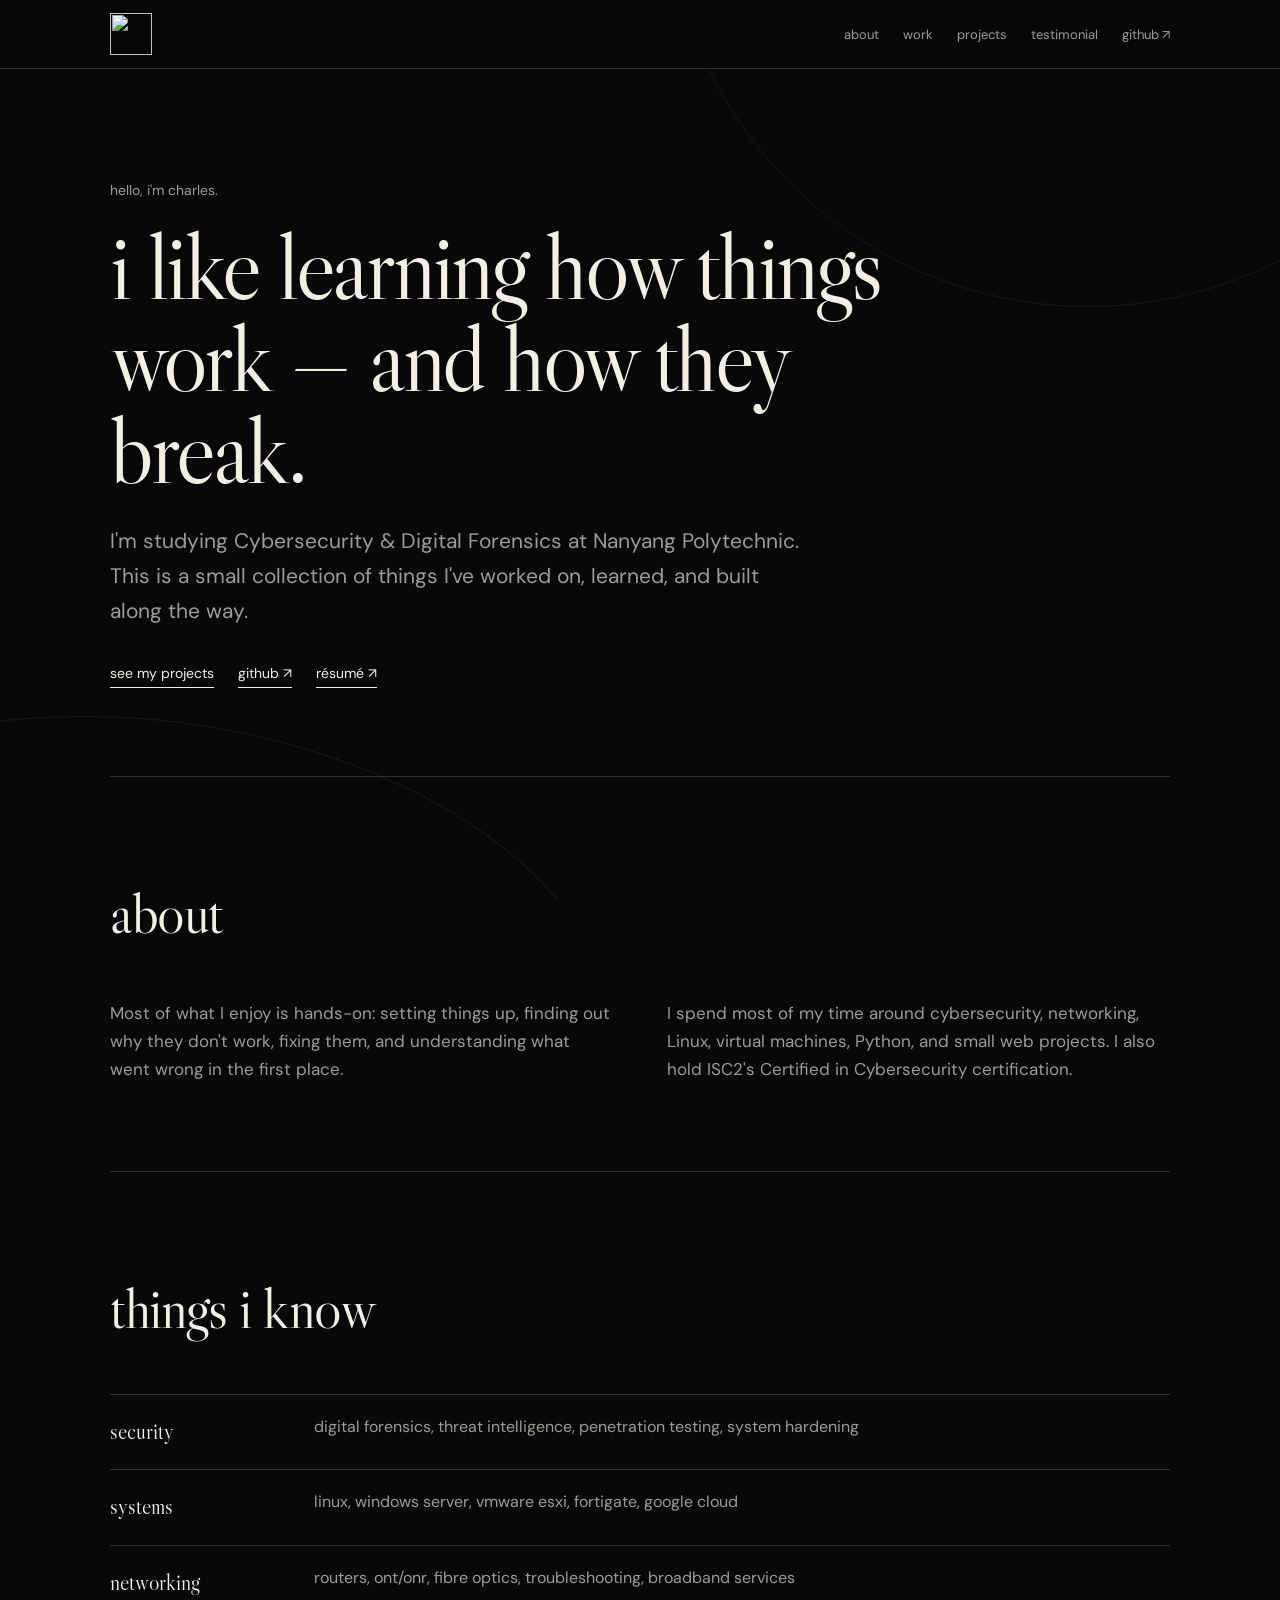
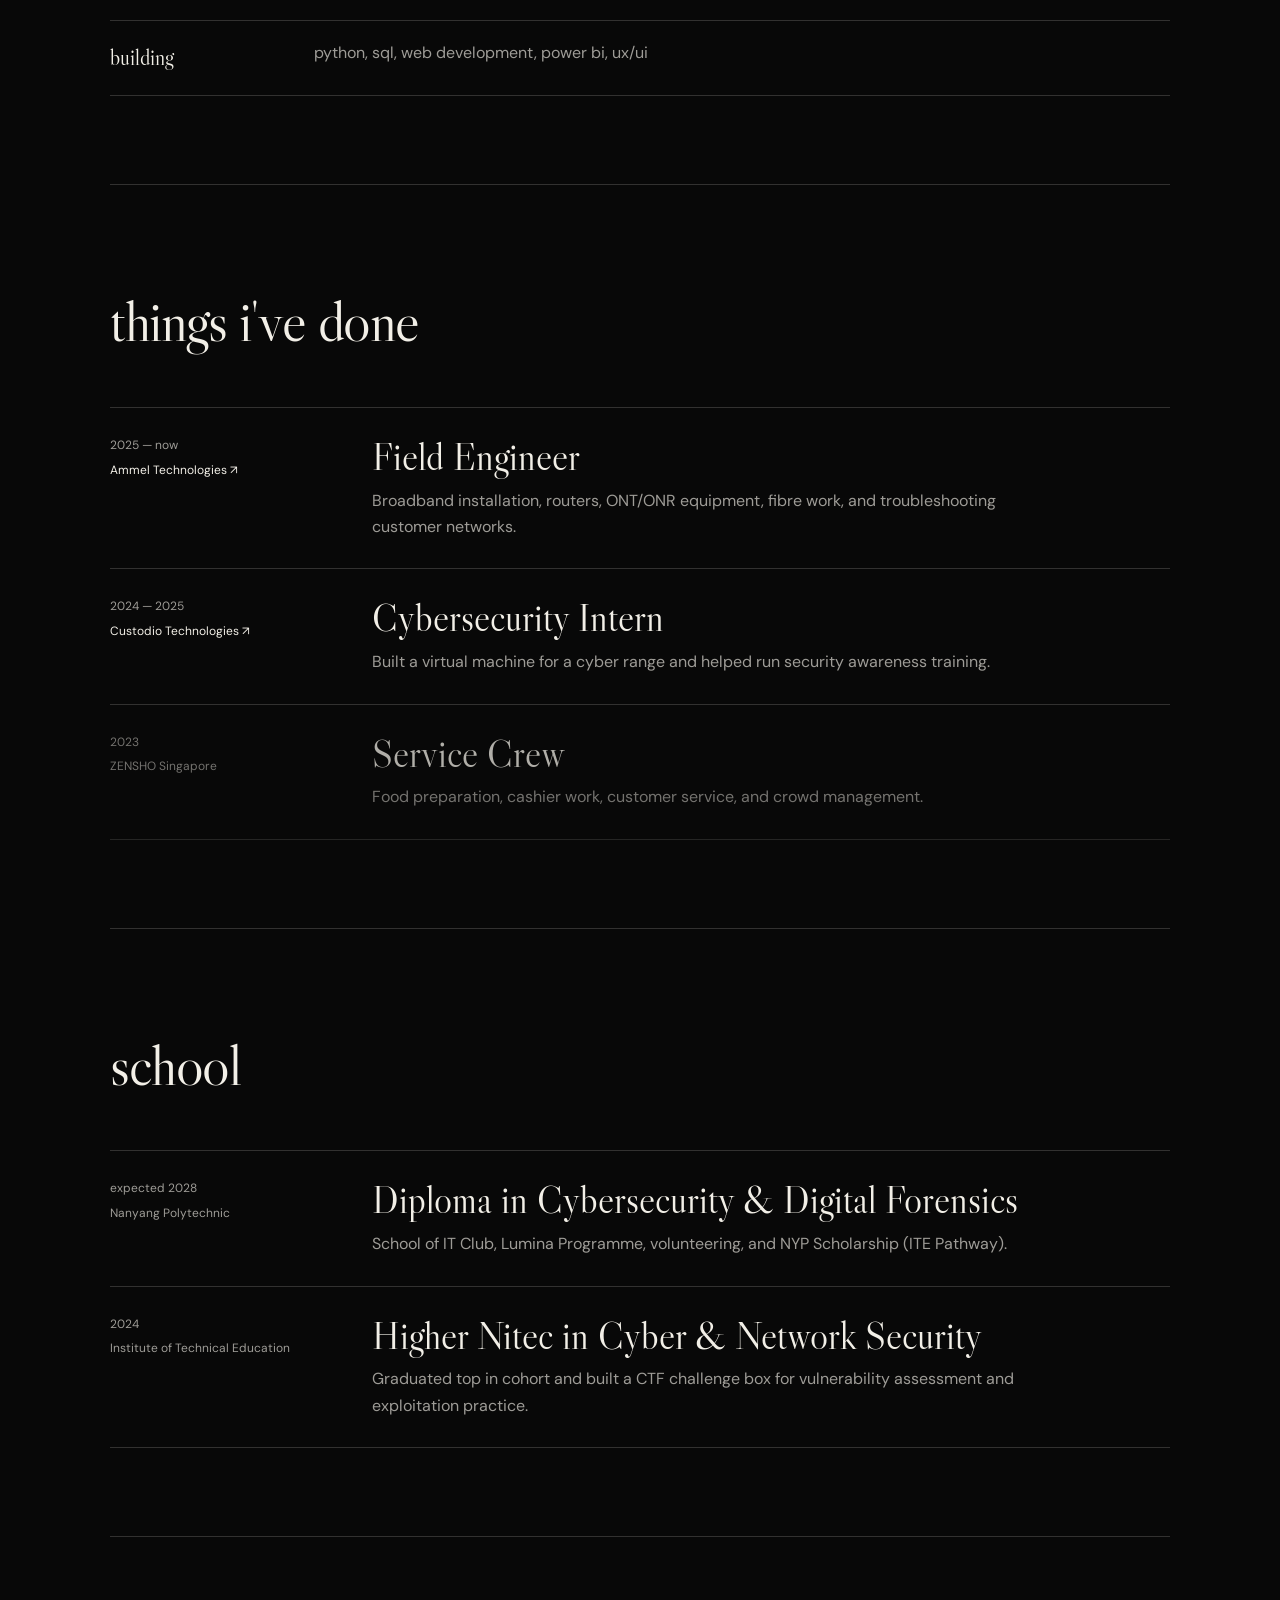
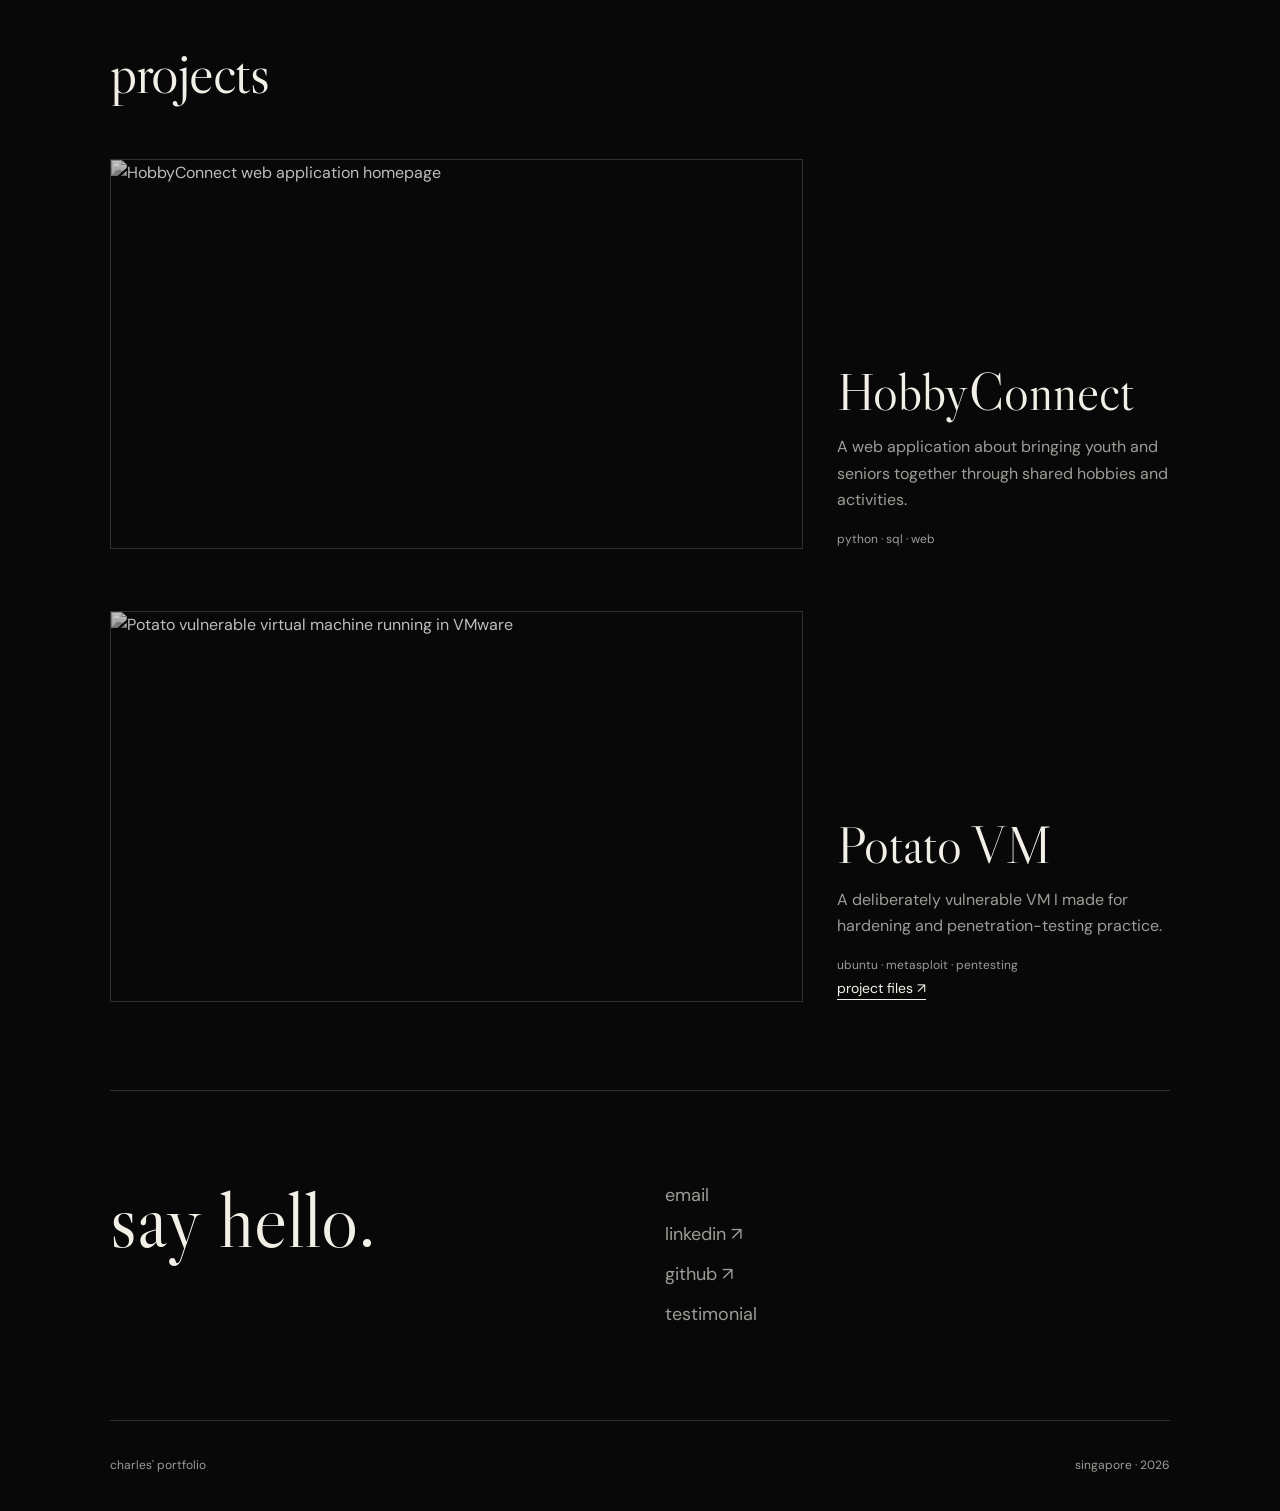
==== index.html @ fb73bf8a "Adding Basefiles" ====
<!DOCTYPE html>
<html lang="en">
<head>
  <meta charset="UTF-8" />
  <meta name="viewport" content="width=device-width, initial-scale=1.0" />
  <meta name="description" content="Charles' portfolio — cybersecurity, projects, and a few things I've worked on." />
  <title>charles' portfolio</title>

  <link rel="icon" href="favicon.svg" type="image/svg+xml" />
  <link rel="preconnect" href="https://fonts.googleapis.com" />
  <link rel="preconnect" href="https://fonts.gstatic.com" crossorigin />
  <link href="https://fonts.googleapis.com/css2?family=DM+Sans:wght@400;500&family=Libre+Caslon+Display&display=swap" rel="stylesheet" />
  <link rel="stylesheet" href="style.css" />
  <script src="script.js" defer></script>
</head>
<body>
  <div class="background-curves" aria-hidden="true">
    <span class="curve curve-one"></span>
    <span class="curve curve-two"></span>
  </div>

  <header class="site-header">
    <nav class="nav-shell" aria-label="Main navigation">
      <a class="brand" href="#top" aria-label="Charles' portfolio home">
        <img src="assets/images/charles-mark.svg" alt="" />
      </a>

      <button class="menu-toggle" type="button" aria-expanded="false" aria-controls="site-menu">
        <span></span><span></span><span></span>
        <span class="sr-only">Toggle navigation</span>
      </button>

      <ul class="nav-links" id="site-menu">
        <li><a href="#about">about</a></li>
        <li><a href="#experience">work</a></li>
        <li><a href="#projects">projects</a></li>
        <li><a href="testimonials.html">testimonial</a></li>
        <li><a href="https://github.com/hongecc" target="_blank" rel="noopener noreferrer">github ↗</a></li>
      </ul>
    </nav>
  </header>

  <main id="top">
    <section class="hero section-shell reveal" aria-labelledby="hero-title">
      <div class="hero-copy">
        <p class="hello">hello, i'm charles.</p>
        <h1 id="hero-title">i like learning how things work — and how they break.</h1>
        <p class="hero-lead">
          I'm studying Cybersecurity &amp; Digital Forensics at Nanyang Polytechnic.
          This is a small collection of things I've worked on, learned, and built along the way.
        </p>
        <div class="hero-actions">
          <a class="simple-link" href="#projects">see my projects</a>
          <a class="simple-link" href="https://github.com/hongecc" target="_blank" rel="noopener noreferrer">github ↗</a>
          <a class="simple-link" href="assets/resume/Lim_Charles_Resume.pdf" target="_blank" rel="noopener noreferrer">résumé ↗</a>
        </div>
      </div>
    </section>

    <section id="about" class="section-shell section-block reveal">
      <h2>about</h2>
      <div class="simple-grid">
        <p>
          Most of what I enjoy is hands-on: setting things up, finding out why they don't work,
          fixing them, and understanding what went wrong in the first place.
        </p>
        <p>
          I spend most of my time around cybersecurity, networking, Linux, virtual machines,
          Python, and small web projects. I also hold ISC2's Certified in Cybersecurity certification.
        </p>
      </div>
    </section>

    <section id="skills" class="section-shell section-block reveal">
      <h2>things i know</h2>
      <div class="plain-list">
        <div><span>security</span><p>digital forensics, threat intelligence, penetration testing, system hardening</p></div>
        <div><span>systems</span><p>linux, windows server, vmware esxi, fortigate, google cloud</p></div>
        <div><span>networking</span><p>routers, ont/onr, fibre optics, troubleshooting, broadband services</p></div>
        <div><span>building</span><p>python, sql, web development, power bi, ux/ui</p></div>
      </div>
    </section>

    <section id="experience" class="section-shell section-block reveal">
      <h2>things i've done</h2>
      <div class="records">
        <article class="record">
          <div class="record-meta"><span>2025 — now</span><a href="https://www.ammeltech.com.sg/" target="_blank" rel="noopener noreferrer">Ammel Technologies ↗</a></div>
          <div><h3>Field Engineer</h3><p>Broadband installation, routers, ONT/ONR equipment, fibre work, and troubleshooting customer networks.</p></div>
        </article>
        <article class="record">
          <div class="record-meta"><span>2024 — 2025</span><a href="https://www.custodiotech.com.sg/" target="_blank" rel="noopener noreferrer">Custodio Technologies ↗</a></div>
          <div><h3>Cybersecurity Intern</h3><p>Built a virtual machine for a cyber range and helped run security awareness training.</p></div>
        </article>
        <article class="record record-muted">
          <div class="record-meta"><span>2023</span><span>ZENSHO Singapore</span></div>
          <div><h3>Service Crew</h3><p>Food preparation, cashier work, customer service, and crowd management.</p></div>
        </article>
      </div>
    </section>

    <section id="education" class="section-shell section-block reveal">
      <h2>school</h2>
      <div class="records">
        <article class="record">
          <div class="record-meta"><span>expected 2028</span><span>Nanyang Polytechnic</span></div>
          <div><h3>Diploma in Cybersecurity &amp; Digital Forensics</h3><p>School of IT Club, Lumina Programme, volunteering, and NYP Scholarship (ITE Pathway).</p></div>
        </article>
        <article class="record">
          <div class="record-meta"><span>2024</span><span>Institute of Technical Education</span></div>
          <div><h3>Higher Nitec in Cyber &amp; Network Security</h3><p>Graduated top in cohort and built a CTF challenge box for vulnerability assessment and exploitation practice.</p></div>
        </article>
      </div>
    </section>

    <section id="projects" class="section-shell section-block reveal">
      <h2>projects</h2>
      <div class="project-list">
        <article class="project">
          <a class="project-image-wrap" href="assets/images/hobbyconnect.png" target="_blank" aria-label="Open HobbyConnect screenshot">
            <img src="assets/images/hobbyconnect.png" alt="HobbyConnect web application homepage" class="project-image" loading="lazy" />
          </a>
          <div class="project-copy">
            <h3>HobbyConnect</h3>
            <p>A web application about bringing youth and seniors together through shared hobbies and activities.</p>
            <small>python · sql · web</small>
          </div>
        </article>

        <article class="project">
          <a class="project-image-wrap" href="assets/images/potatovm.png" target="_blank" aria-label="Open Potato VM screenshot">
            <img src="assets/images/potatovm.png" alt="Potato vulnerable virtual machine running in VMware" class="project-image" loading="lazy" />
          </a>
          <div class="project-copy">
            <h3>Potato VM</h3>
            <p>A deliberately vulnerable VM I made for hardening and penetration-testing practice.</p>
            <small>ubuntu · metasploit · pentesting</small>
            <a class="simple-link" href="https://drive.google.com/drive/folders/1YpQDiks93Q67N4wd5oeI0JlGZL3AYIdK?usp=sharing" target="_blank" rel="noopener noreferrer">project files ↗</a>
          </div>
        </article>
      </div>
    </section>

    <section id="contact" class="section-shell contact-section reveal">
      <h2>say hello.</h2>
      <div class="contact-links">
        <a href="mailto:charleslim10806@gmail.com">email</a>
        <a href="https://www.linkedin.com/in/lim-charles-b4199926b" target="_blank" rel="noopener noreferrer">linkedin ↗</a>
        <a href="https://github.com/hongecc" target="_blank" rel="noopener noreferrer">github ↗</a>
        <a href="testimonials.html">testimonial</a>
      </div>
    </section>
  </main>

  <footer class="site-footer section-shell">
    <span>charles' portfolio</span>
    <span>singapore · 2026</span>
  </footer>
</body>
</html>
---- style.css ----
:root {
  --black: #080808;
  --white: #f2efe7;
  --muted: rgba(242, 239, 231, 0.64);
  --line: rgba(242, 239, 231, 0.18);
  --serif: "Libre Caslon Display", Georgia, serif;
  --sans: "DM Sans", Arial, sans-serif;
  --max: 1060px;
}

* { box-sizing: border-box; margin: 0; padding: 0; }
html { scroll-behavior: smooth; background: var(--black); }
body {
  min-height: 100vh;
  overflow-x: hidden;
  background: var(--black);
  color: var(--white);
  font-family: var(--sans);
  font-size: 16px;
  line-height: 1.65;
  -webkit-font-smoothing: antialiased;
}
a { color: inherit; }
img { display: block; max-width: 100%; }
::selection { background: var(--white); color: var(--black); }

.sr-only { position: absolute; width: 1px; height: 1px; padding: 0; margin: -1px; overflow: hidden; clip: rect(0,0,0,0); white-space: nowrap; border: 0; }

.background-curves { position: fixed; inset: 0; z-index: 0; pointer-events: none; overflow: hidden; }
.curve { position: absolute; border: 1px solid rgba(242,239,231,.07); border-radius: 50%; }
.curve-one { width: 66vw; height: 66vw; top: -42vw; right: -18vw; }
.curve-two { width: 72vw; height: 42vw; bottom: -28vw; left: -24vw; transform: rotate(8deg); }

.site-header, main, .site-footer { position: relative; z-index: 1; }
.site-header { position: sticky; top: 0; z-index: 30; background: rgba(8,8,8,.94); border-bottom: 1px solid var(--line); }
.nav-shell, .section-shell { width: min(calc(100% - 40px), var(--max)); margin-inline: auto; }
.nav-shell { min-height: 68px; display: flex; align-items: center; justify-content: space-between; gap: 28px; }

.brand { width: 42px; height: 42px; display: block; text-decoration: none; }
.brand img { width: 100%; height: 100%; }

.nav-links, .page-nav { display: flex; align-items: center; gap: 24px; list-style: none; }
.nav-links a, .page-nav a { color: var(--muted); font-size: 13px; text-decoration: none; transition: color 160ms ease; }
.nav-links a:hover, .page-nav a:hover, .nav-links a:focus-visible, .page-nav a:focus-visible { color: var(--white); }

.menu-toggle { display: none; width: 36px; height: 36px; border: 0; background: transparent; color: var(--white); cursor: pointer; }
.menu-toggle > span:not(.sr-only) { display: block; width: 21px; height: 1px; margin: 5px auto; background: currentColor; transition: transform 180ms ease, opacity 180ms ease; }

.hero { min-height: 78vh; display: flex; align-items: center; padding-block: 110px 88px; border-bottom: 1px solid var(--line); }
.hero-copy { max-width: 850px; }
.hello { color: var(--muted); font-size: 14px; }
.hero h1, .section-block h2, .contact-section h2, .page-intro h1, .record h3, .project h3, blockquote { font-family: var(--serif); font-weight: 400; }
.hero h1 { margin-top: 18px; font-size: clamp(54px, 8vw, 94px); line-height: .98; letter-spacing: -.035em; }
.hero-lead { max-width: 700px; margin-top: 28px; color: var(--muted); font-size: clamp(17px, 2vw, 21px); }
.hero-actions { display: flex; flex-wrap: wrap; gap: 24px; margin-top: 34px; }
.simple-link { width: fit-content; color: var(--white); font-size: 14px; text-decoration: none; border-bottom: 1px solid var(--white); padding-bottom: 2px; }
.simple-link:hover { opacity: .68; }

.section-block { padding-block: 88px; border-bottom: 1px solid var(--line); }
.section-block h2 { margin-bottom: 38px; font-size: clamp(38px, 5vw, 58px); letter-spacing: -.025em; }
.simple-grid { display: grid; grid-template-columns: 1fr 1fr; gap: 54px; }
.simple-grid p { color: var(--muted); font-size: 17px; }

.plain-list { border-top: 1px solid var(--line); }
.plain-list > div { display: grid; grid-template-columns: 180px 1fr; gap: 24px; padding: 19px 0; border-bottom: 1px solid var(--line); }
.plain-list span { font-family: var(--serif); font-size: 22px; }
.plain-list p { color: var(--muted); }

.records { border-top: 1px solid var(--line); }
.record { display: grid; grid-template-columns: 220px 1fr; gap: 42px; padding: 28px 0; border-bottom: 1px solid var(--line); }
.record-meta { display: flex; flex-direction: column; gap: 5px; color: var(--muted); font-size: 12px; }
.record-meta a { color: var(--white); text-decoration: none; }
.record h3 { font-size: clamp(28px, 3vw, 38px); line-height: 1.1; }
.record p { max-width: 680px; margin-top: 10px; color: var(--muted); }
.record-muted { opacity: .72; }

.project-list { display: grid; gap: 62px; }
.project { display: grid; grid-template-columns: minmax(0, 1.35fr) minmax(250px, .65fr); gap: 34px; align-items: end; }
.project-image-wrap { display: block; overflow: hidden; border: 1px solid var(--line); text-decoration: none; }
.project-image { width: 100%; min-height: 320px; aspect-ratio: 16 / 9; object-fit: cover; filter: grayscale(1) contrast(.92); opacity: .82; transition: opacity 200ms ease, filter 200ms ease; }
.project-image-wrap:hover .project-image { filter: grayscale(.35); opacity: 1; }
.project h3 { font-size: clamp(36px, 5vw, 52px); line-height: 1; }
.project p { margin-top: 16px; color: var(--muted); }
.project small { display: block; margin-top: 16px; color: var(--muted); font-size: 12px; }
.project .simple-link { margin-top: 18px; }

.contact-section { display: grid; grid-template-columns: 1fr 1fr; gap: 50px; padding-block: 90px; border-bottom: 1px solid var(--line); }
.contact-section h2 { font-size: clamp(48px, 7vw, 78px); line-height: 1; }
.contact-links { display: flex; flex-direction: column; align-items: flex-start; justify-content: end; gap: 10px; }
.contact-links a { color: var(--muted); font-size: 18px; text-decoration: none; }
.contact-links a:hover { color: var(--white); }

.site-footer { min-height: 90px; display: flex; align-items: center; justify-content: space-between; gap: 20px; color: var(--muted); font-size: 12px; }

.page-main { min-height: calc(100vh - 68px); }
.page-intro { padding-block: 120px 70px; border-bottom: 1px solid var(--line); }
.page-intro h1 { margin-top: 8px; font-size: clamp(58px, 9vw, 104px); line-height: .95; }
.page-intro > p:last-child { max-width: 620px; margin-top: 24px; color: var(--muted); font-size: 18px; }
.testimonial-panel { padding-block: 80px 110px; }
blockquote { max-width: 900px; font-size: clamp(31px, 5vw, 58px); line-height: 1.16; letter-spacing: -.02em; }
.testimonial-bottom { display: flex; justify-content: space-between; align-items: end; gap: 40px; margin-top: 46px; padding-top: 28px; border-top: 1px solid var(--line); }
.testimonial-bottom p { color: var(--muted); }

.reveal { opacity: 0; transform: translateY(8px); transition: opacity 500ms ease, transform 500ms ease; }
.reveal.is-visible { opacity: 1; transform: none; }

@media (prefers-reduced-motion: reduce) {
  html { scroll-behavior: auto; }
  *, *::before, *::after { animation-duration: .01ms !important; transition-duration: .01ms !important; }
  .reveal { opacity: 1; transform: none; }
}

@media (max-width: 780px) {
  .nav-shell, .section-shell { width: min(calc(100% - 30px), var(--max)); }
  .menu-toggle { display: block; }
  .nav-links { position: absolute; top: 68px; left: 0; right: 0; max-height: 0; overflow: hidden; flex-direction: column; align-items: stretch; gap: 0; background: var(--black); border-bottom: 1px solid transparent; transition: max-height 200ms ease, border-color 200ms ease; }
  .nav-links.is-open { max-height: 360px; border-bottom-color: var(--line); }
  .nav-links li { border-top: 1px solid var(--line); }
  .nav-links a { display: block; padding: 14px 15px; color: var(--white); }
  .menu-toggle.is-open > span:nth-child(1) { transform: translateY(6px) rotate(45deg); }
  .menu-toggle.is-open > span:nth-child(2) { opacity: 0; }
  .menu-toggle.is-open > span:nth-child(3) { transform: translateY(-6px) rotate(-45deg); }
  .hero { min-height: auto; padding-block: 92px 70px; }
  .hero h1 { font-size: clamp(52px, 14vw, 78px); }
  .simple-grid, .contact-section, .project { grid-template-columns: 1fr; }
  .section-block { padding-block: 68px; }
  .plain-list > div, .record { grid-template-columns: 1fr; gap: 10px; }
  .project { gap: 22px; }
  .project-image { min-height: 230px; }
  .contact-section { padding-block: 72px; }
  .testimonial-bottom { flex-direction: column; align-items: flex-start; }
}

@media (max-width: 480px) {
  .hero-actions { flex-direction: column; gap: 14px; }
  .site-footer { min-height: 82px; flex-direction: column; justify-content: center; align-items: flex-start; gap: 2px; }
  .page-nav { gap: 14px; }
}
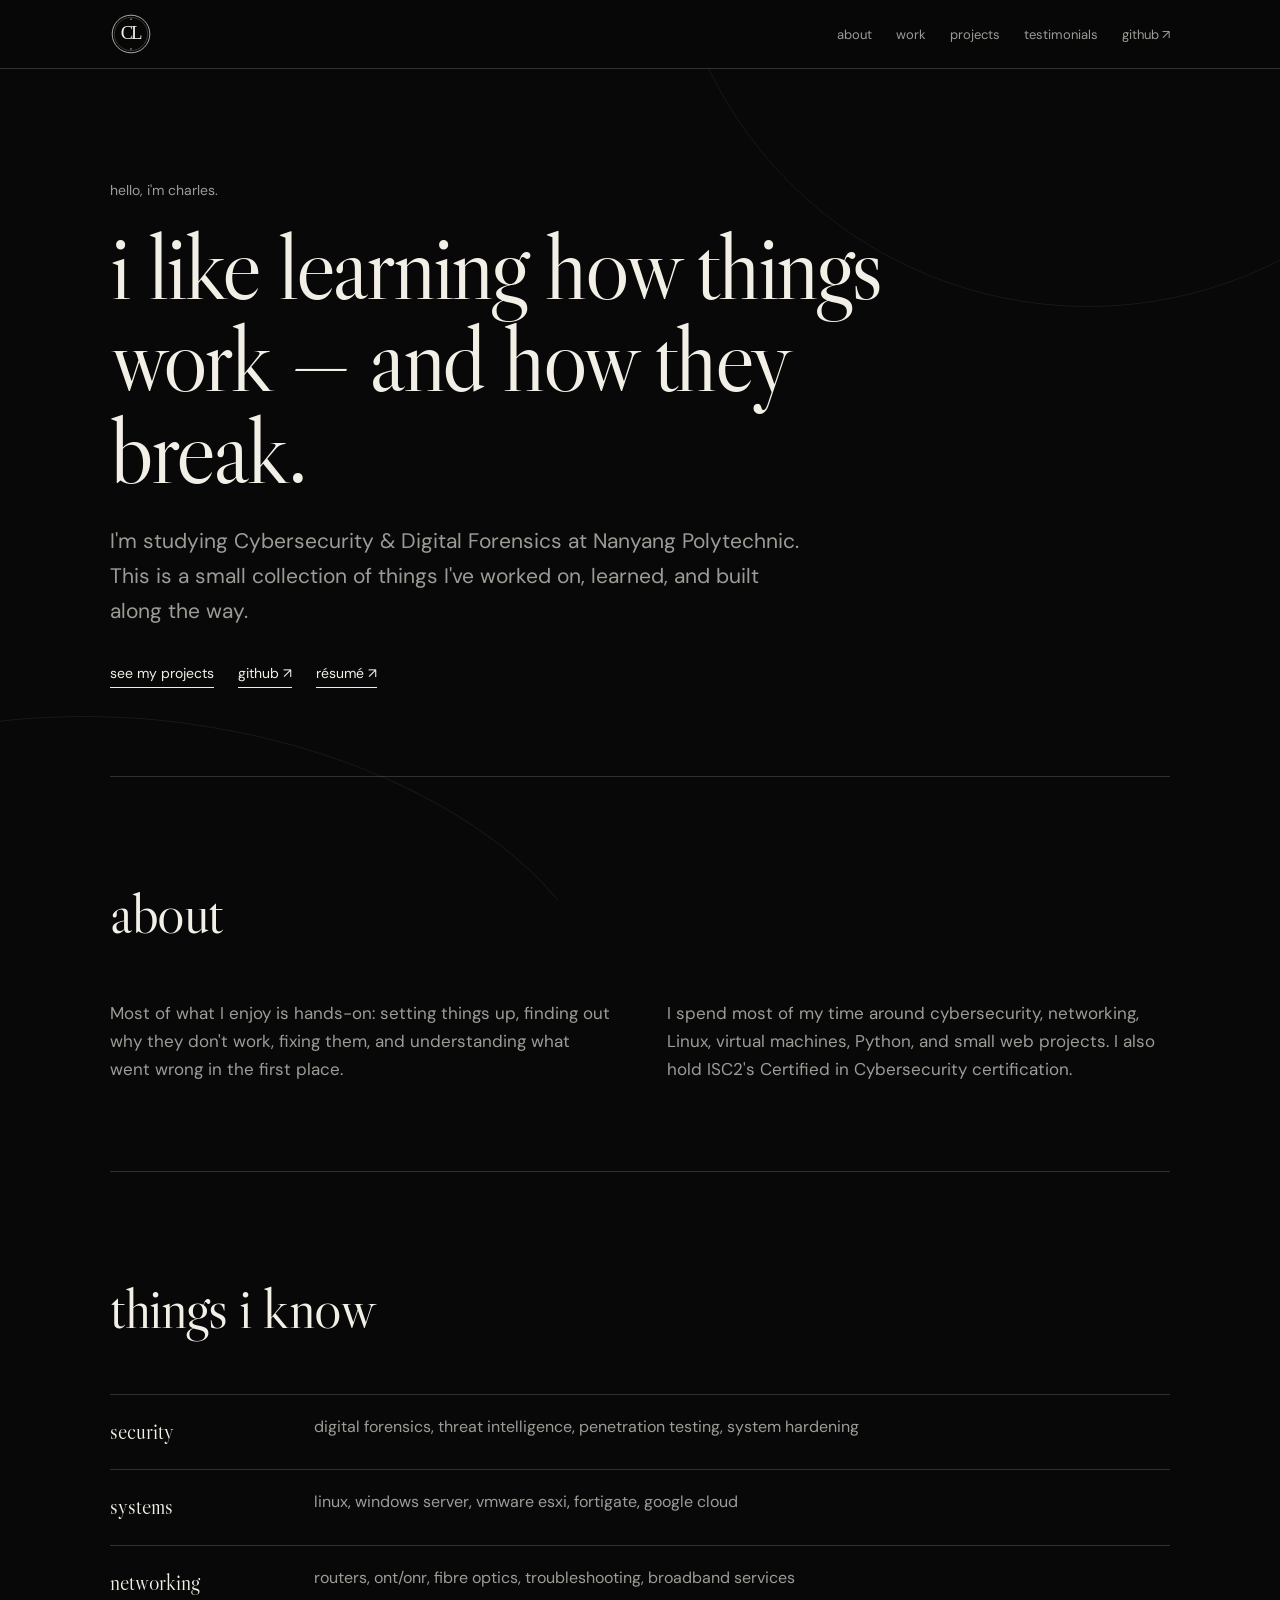
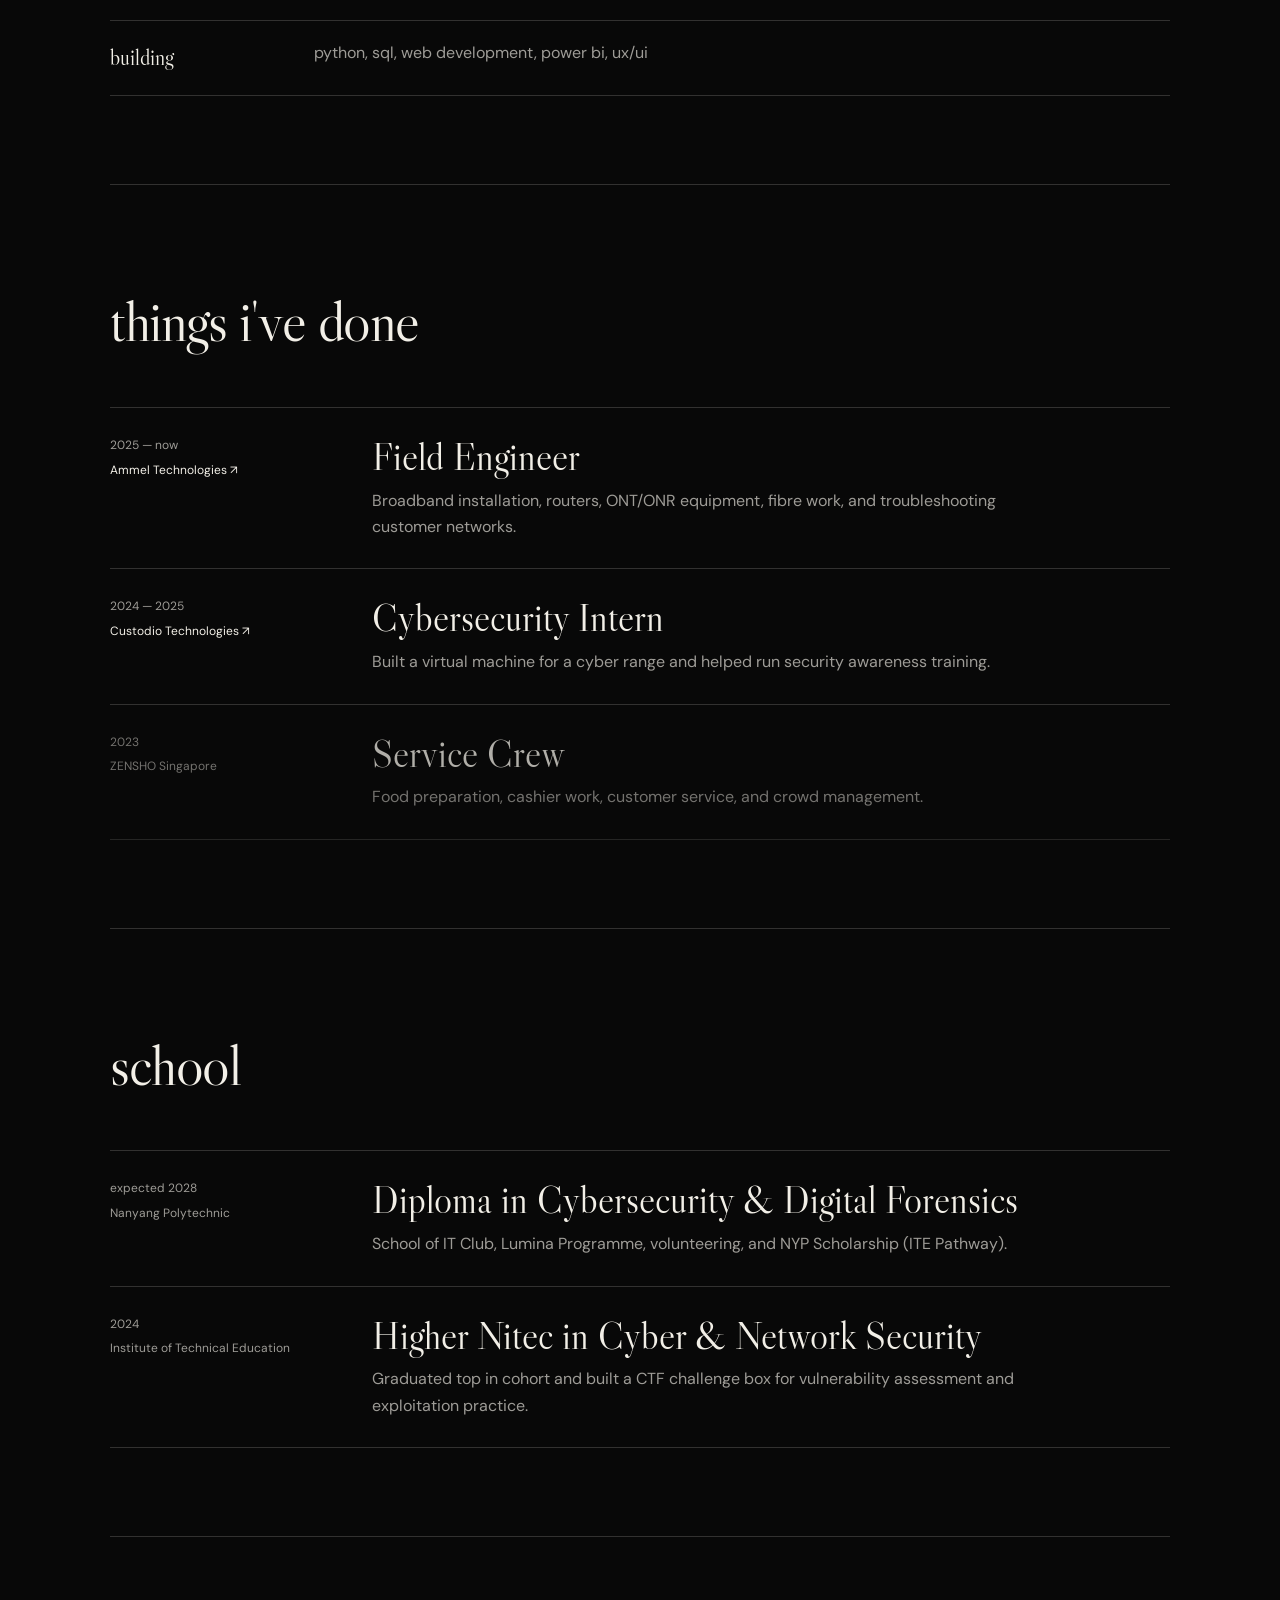
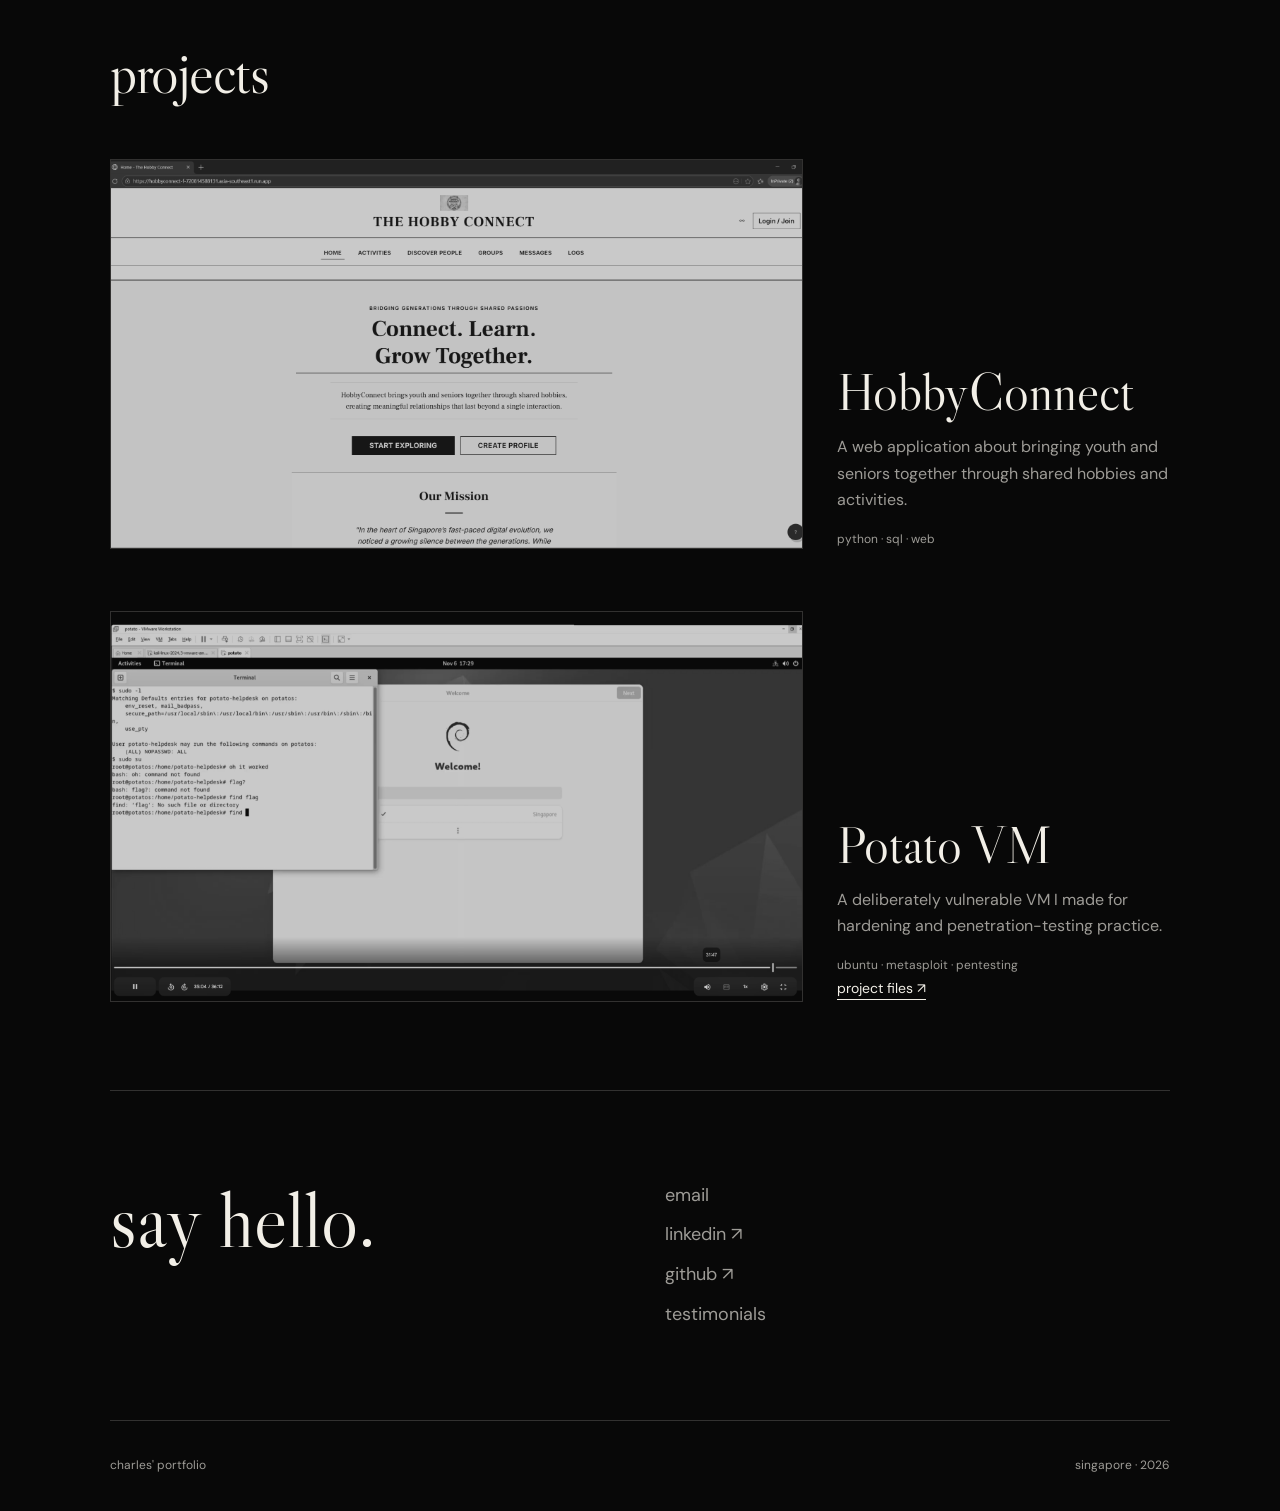
==== commit 5a66f33e: "Added Testimonial" ====
--- a/index.html
+++ b/index.html
@@ -34,7 +34,7 @@
         <li><a href="#about">about</a></li>
         <li><a href="#experience">work</a></li>
         <li><a href="#projects">projects</a></li>
-        <li><a href="testimonials.html">testimonial</a></li>
+        <li><a href="testimonials.html">testimonials</a></li>
         <li><a href="https://github.com/hongecc" target="_blank" rel="noopener noreferrer">github ↗</a></li>
       </ul>
     </nav>
@@ -147,7 +147,7 @@
         <a href="mailto:charleslim10806@gmail.com">email</a>
         <a href="https://www.linkedin.com/in/lim-charles-b4199926b" target="_blank" rel="noopener noreferrer">linkedin ↗</a>
         <a href="https://github.com/hongecc" target="_blank" rel="noopener noreferrer">github ↗</a>
-        <a href="testimonials.html">testimonial</a>
+        <a href="testimonials.html">testimonials</a>
       </div>
     </section>
   </main>
@@ -157,4 +157,4 @@
     <span>singapore · 2026</span>
   </footer>
 </body>
-</html>
+</html>
--- a/style.css
+++ b/style.css
@@ -39,9 +39,9 @@
 .brand { width: 42px; height: 42px; display: block; text-decoration: none; }
 .brand img { width: 100%; height: 100%; }
 
-.nav-links, .page-nav { display: flex; align-items: center; gap: 24px; list-style: none; }
-.nav-links a, .page-nav a { color: var(--muted); font-size: 13px; text-decoration: none; transition: color 160ms ease; }
-.nav-links a:hover, .page-nav a:hover, .nav-links a:focus-visible, .page-nav a:focus-visible { color: var(--white); }
+.nav-links { display: flex; align-items: center; gap: 24px; list-style: none; }
+.nav-links a { color: var(--muted); font-size: 13px; text-decoration: none; transition: color 160ms ease; }
+.nav-links a:hover, .nav-links a:focus-visible, .nav-links a[aria-current="page"] { color: var(--white); }
 
 .menu-toggle { display: none; width: 36px; height: 36px; border: 0; background: transparent; color: var(--white); cursor: pointer; }
 .menu-toggle > span:not(.sr-only) { display: block; width: 21px; height: 1px; margin: 5px auto; background: currentColor; transition: transform 180ms ease, opacity 180ms ease; }
@@ -96,10 +96,21 @@
 .page-intro { padding-block: 120px 70px; border-bottom: 1px solid var(--line); }
 .page-intro h1 { margin-top: 8px; font-size: clamp(58px, 9vw, 104px); line-height: .95; }
 .page-intro > p:last-child { max-width: 620px; margin-top: 24px; color: var(--muted); font-size: 18px; }
-.testimonial-panel { padding-block: 80px 110px; }
-blockquote { max-width: 900px; font-size: clamp(31px, 5vw, 58px); line-height: 1.16; letter-spacing: -.02em; }
-.testimonial-bottom { display: flex; justify-content: space-between; align-items: end; gap: 40px; margin-top: 46px; padding-top: 28px; border-top: 1px solid var(--line); }
-.testimonial-bottom p { color: var(--muted); }
+.testimonials-list { border-bottom: 1px solid var(--line); }
+.testimonial-entry {
+  display: grid;
+  grid-template-columns: 220px minmax(0, 1fr);
+  gap: 52px;
+  padding-block: 72px;
+  border-bottom: 1px solid var(--line);
+}
+.testimonial-entry:last-child { border-bottom: 0; }
+.testimonial-meta { display: grid; grid-template-columns: 36px 1fr; gap: 14px; align-content: start; color: var(--muted); font-size: 13px; line-height: 1.55; }
+.testimonial-number { color: var(--white); font-family: var(--serif); font-size: 18px; }
+.testimonial-name { color: var(--white); }
+.testimonial-date { margin-top: 12px; font-size: 12px; }
+.testimonial-copy blockquote { max-width: 790px; font-size: clamp(30px, 4.2vw, 50px); line-height: 1.16; letter-spacing: -.02em; }
+.testimonial-copy .simple-link { display: inline-block; margin-top: 32px; }
 
 .reveal { opacity: 0; transform: translateY(8px); transition: opacity 500ms ease, transform 500ms ease; }
 .reveal.is-visible { opacity: 1; transform: none; }
@@ -128,11 +139,11 @@
   .project { gap: 22px; }
   .project-image { min-height: 230px; }
   .contact-section { padding-block: 72px; }
-  .testimonial-bottom { flex-direction: column; align-items: flex-start; }
+  .testimonial-entry { grid-template-columns: 1fr; gap: 30px; padding-block: 58px; }
+  .testimonial-meta { grid-template-columns: 30px 1fr; }
 }
 
 @media (max-width: 480px) {
   .hero-actions { flex-direction: column; gap: 14px; }
   .site-footer { min-height: 82px; flex-direction: column; justify-content: center; align-items: flex-start; gap: 2px; }
-  .page-nav { gap: 14px; }
 }
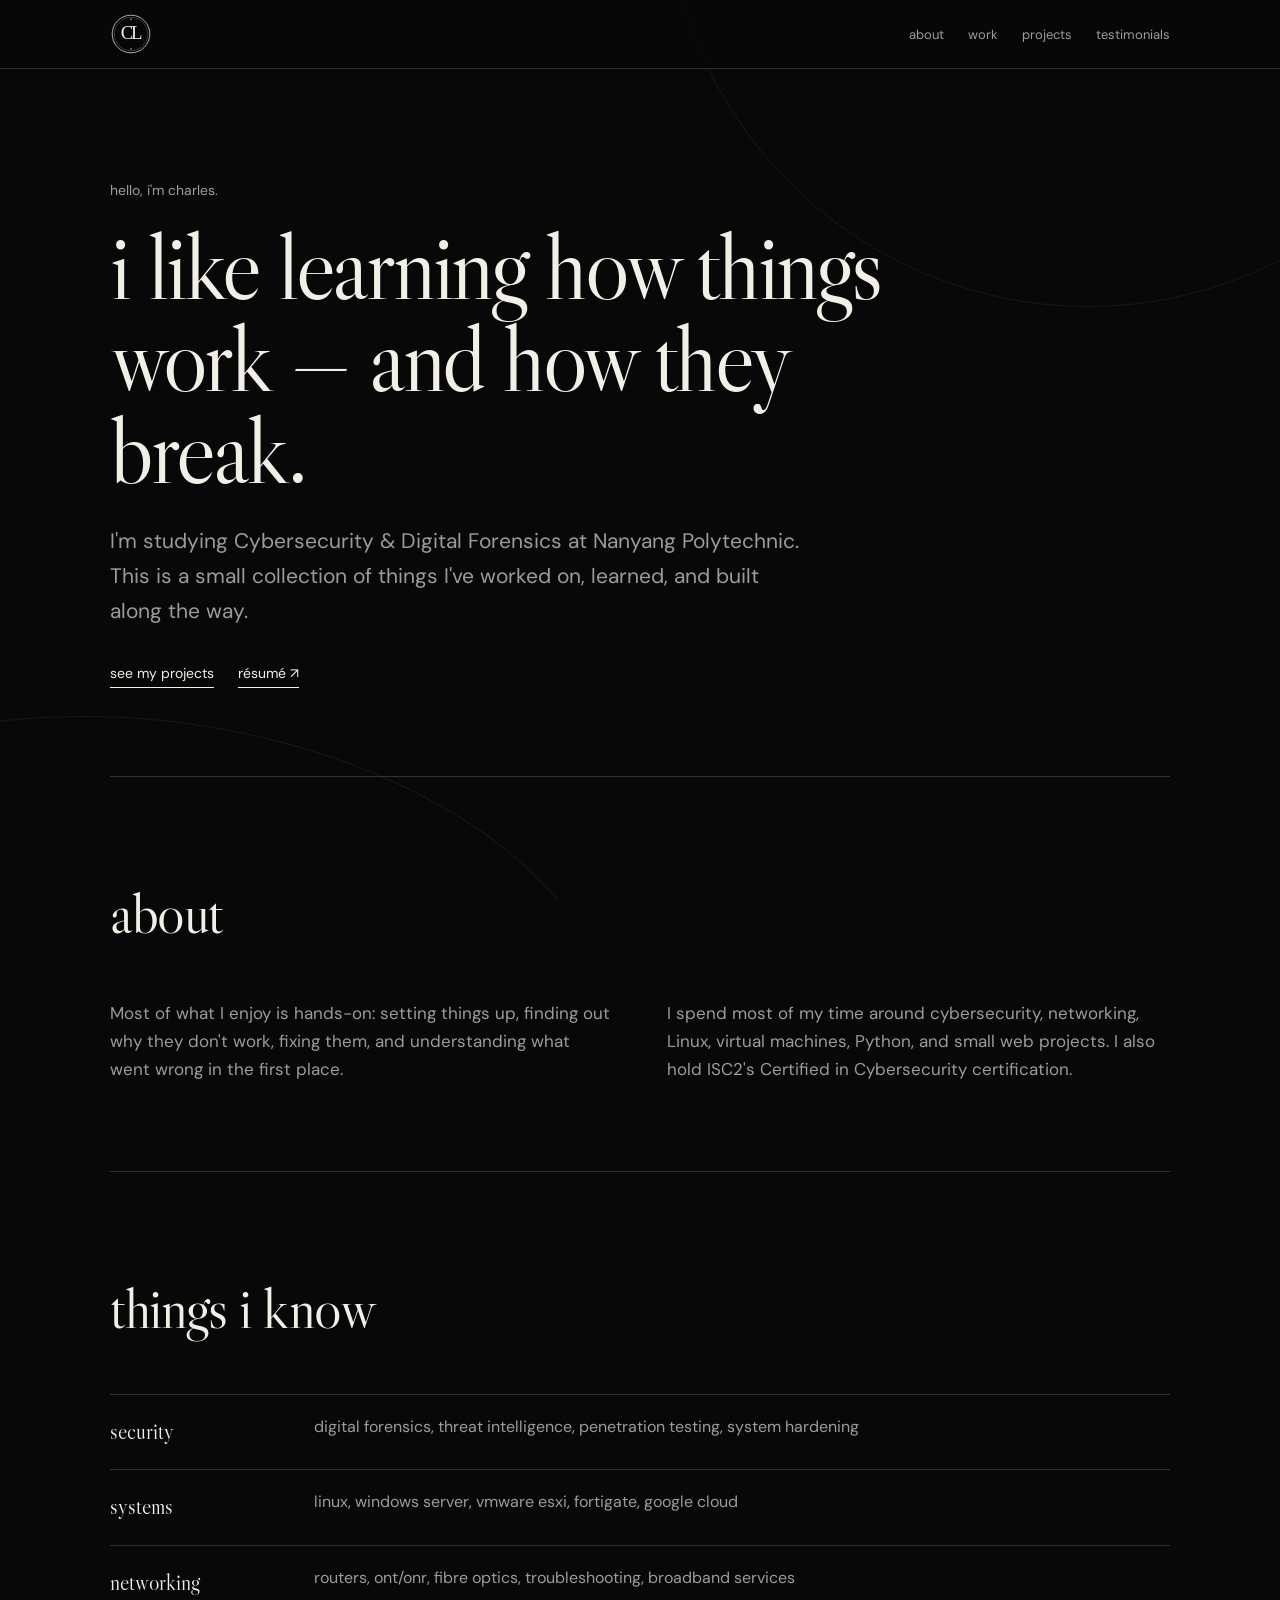
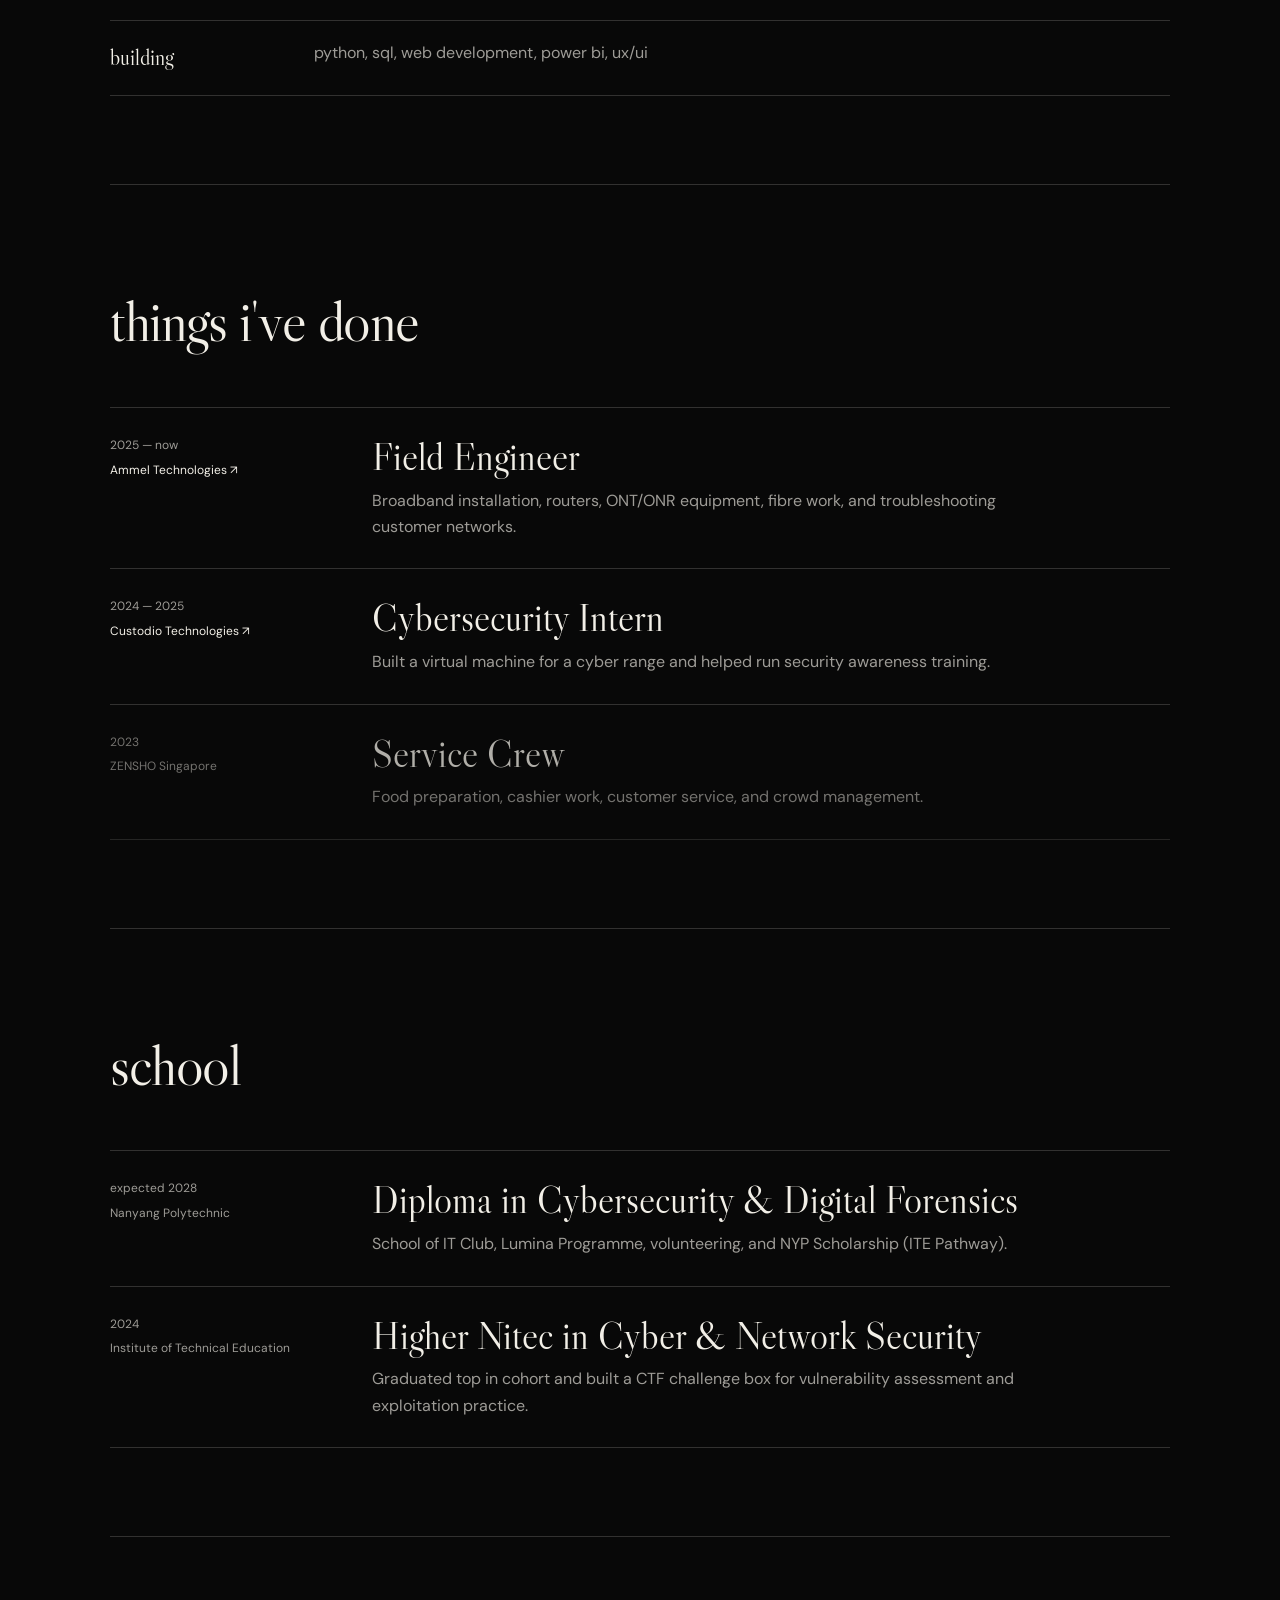
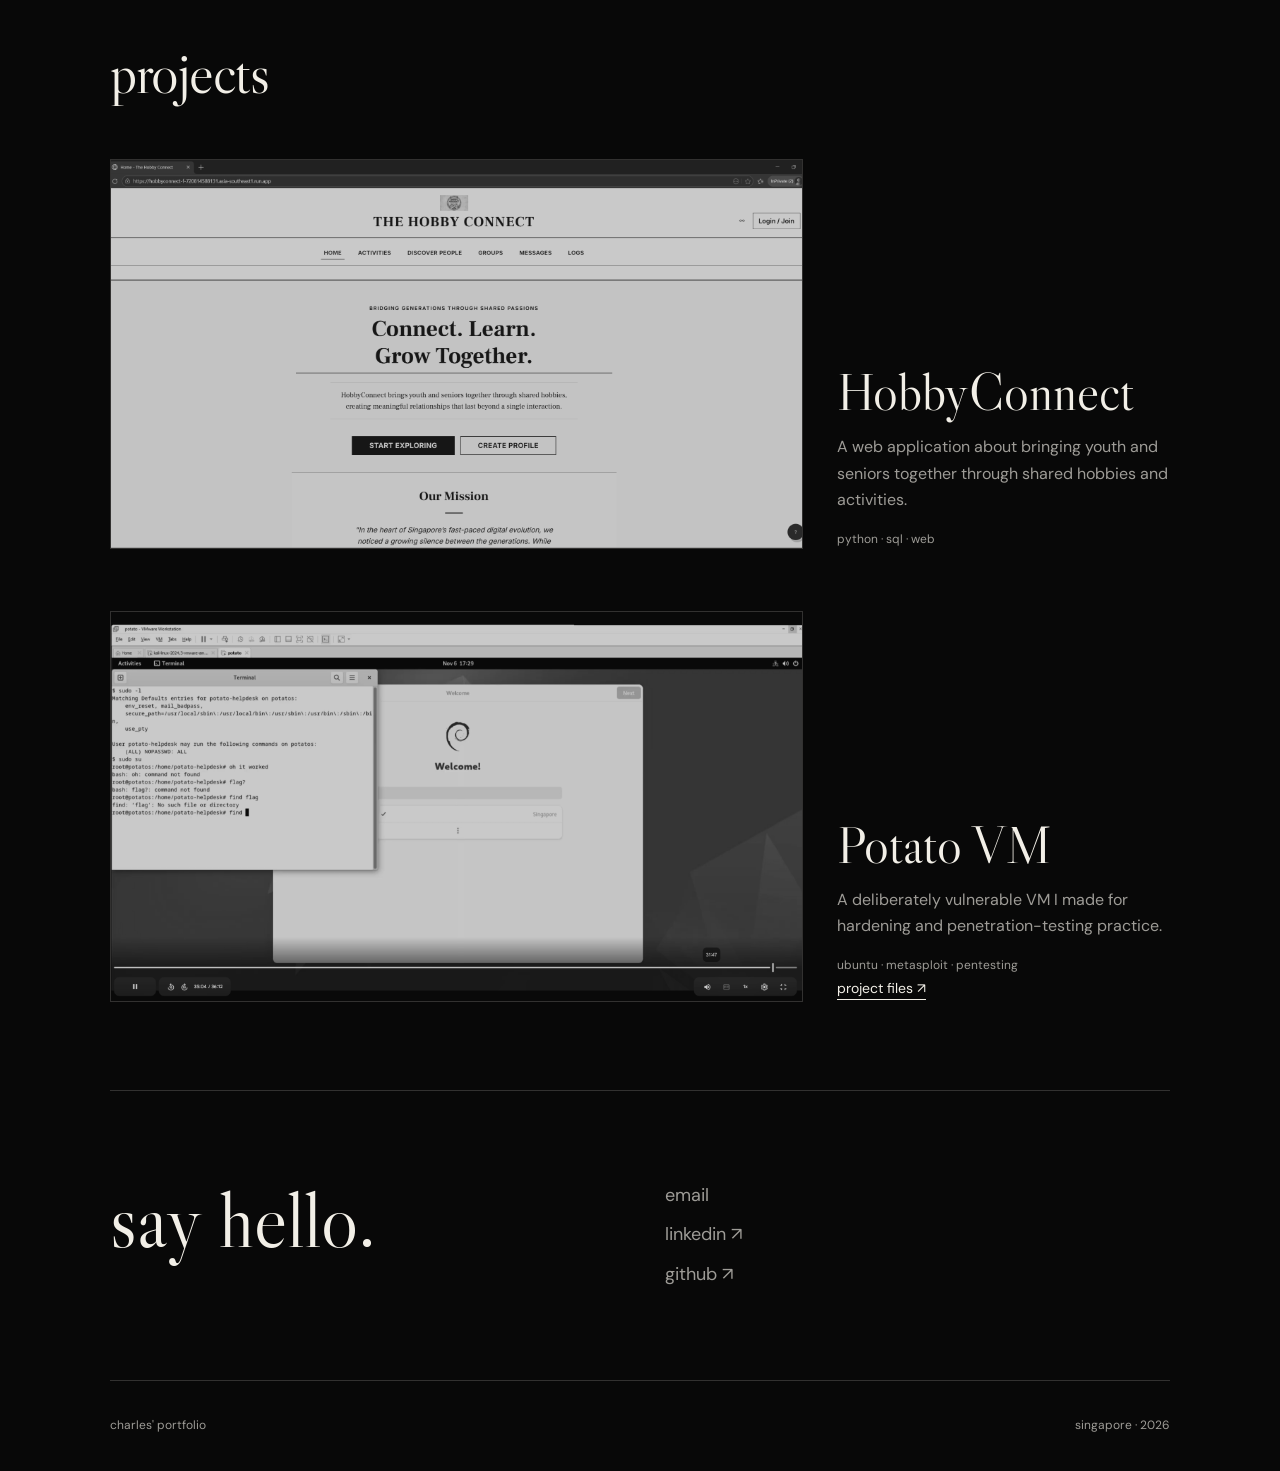
==== commit 35659e21: "Re-Edited Testimonial" ====
--- a/index.html
+++ b/index.html
@@ -1,5 +1,6 @@
 <!DOCTYPE html>
 <html lang="en">
+
 <head>
   <meta charset="UTF-8" />
   <meta name="viewport" content="width=device-width, initial-scale=1.0" />
@@ -9,10 +10,12 @@
   <link rel="icon" href="favicon.svg" type="image/svg+xml" />
   <link rel="preconnect" href="https://fonts.googleapis.com" />
   <link rel="preconnect" href="https://fonts.gstatic.com" crossorigin />
-  <link href="https://fonts.googleapis.com/css2?family=DM+Sans:wght@400;500&family=Libre+Caslon+Display&display=swap" rel="stylesheet" />
+  <link href="https://fonts.googleapis.com/css2?family=DM+Sans:wght@400;500&family=Libre+Caslon+Display&display=swap"
+    rel="stylesheet" />
   <link rel="stylesheet" href="style.css" />
   <script src="script.js" defer></script>
 </head>
+
 <body>
   <div class="background-curves" aria-hidden="true">
     <span class="curve curve-one"></span>
@@ -21,12 +24,15 @@
 
   <header class="site-header">
     <nav class="nav-shell" aria-label="Main navigation">
+
       <a class="brand" href="#top" aria-label="Charles' portfolio home">
         <img src="assets/images/charles-mark.svg" alt="" />
       </a>
 
       <button class="menu-toggle" type="button" aria-expanded="false" aria-controls="site-menu">
-        <span></span><span></span><span></span>
+        <span></span>
+        <span></span>
+        <span></span>
         <span class="sr-only">Toggle navigation</span>
       </button>
 
@@ -35,126 +41,359 @@
         <li><a href="#experience">work</a></li>
         <li><a href="#projects">projects</a></li>
         <li><a href="testimonials.html">testimonials</a></li>
-        <li><a href="https://github.com/hongecc" target="_blank" rel="noopener noreferrer">github ↗</a></li>
       </ul>
+
     </nav>
   </header>
 
   <main id="top">
+
+    <!-- HERO -->
     <section class="hero section-shell reveal" aria-labelledby="hero-title">
       <div class="hero-copy">
-        <p class="hello">hello, i'm charles.</p>
-        <h1 id="hero-title">i like learning how things work — and how they break.</h1>
+
+        <p class="hello">
+          hello, i'm charles.
+        </p>
+
+        <h1 id="hero-title">
+          i like learning how things work — and how they break.
+        </h1>
+
         <p class="hero-lead">
-          I'm studying Cybersecurity &amp; Digital Forensics at Nanyang Polytechnic.
-          This is a small collection of things I've worked on, learned, and built along the way.
+          I'm studying Cybersecurity &amp; Digital Forensics at
+          Nanyang Polytechnic.
+
+          This is a small collection of things I've worked on,
+          learned, and built along the way.
         </p>
+
         <div class="hero-actions">
-          <a class="simple-link" href="#projects">see my projects</a>
-          <a class="simple-link" href="https://github.com/hongecc" target="_blank" rel="noopener noreferrer">github ↗</a>
-          <a class="simple-link" href="assets/resume/Lim_Charles_Resume.pdf" target="_blank" rel="noopener noreferrer">résumé ↗</a>
-        </div>
-      </div>
-    </section>
-
+          <a class="simple-link" href="#projects">
+            see my projects
+          </a>
+
+          <a class="simple-link" href="assets/resume/Lim_Charles_Resume.pdf" target="_blank" rel="noopener noreferrer">
+            résumé ↗
+          </a>
+        </div>
+
+      </div>
+    </section>
+
+
+    <!-- ABOUT -->
     <section id="about" class="section-shell section-block reveal">
+
       <h2>about</h2>
+
       <div class="simple-grid">
+
         <p>
-          Most of what I enjoy is hands-on: setting things up, finding out why they don't work,
-          fixing them, and understanding what went wrong in the first place.
+          Most of what I enjoy is hands-on: setting things up,
+          finding out why they don't work, fixing them, and
+          understanding what went wrong in the first place.
         </p>
+
         <p>
-          I spend most of my time around cybersecurity, networking, Linux, virtual machines,
-          Python, and small web projects. I also hold ISC2's Certified in Cybersecurity certification.
+          I spend most of my time around cybersecurity,
+          networking, Linux, virtual machines, Python, and small
+          web projects. I also hold ISC2's Certified in
+          Cybersecurity certification.
         </p>
-      </div>
-    </section>
-
+
+      </div>
+
+    </section>
+
+
+    <!-- SKILLS -->
     <section id="skills" class="section-shell section-block reveal">
+
       <h2>things i know</h2>
+
       <div class="plain-list">
-        <div><span>security</span><p>digital forensics, threat intelligence, penetration testing, system hardening</p></div>
-        <div><span>systems</span><p>linux, windows server, vmware esxi, fortigate, google cloud</p></div>
-        <div><span>networking</span><p>routers, ont/onr, fibre optics, troubleshooting, broadband services</p></div>
-        <div><span>building</span><p>python, sql, web development, power bi, ux/ui</p></div>
-      </div>
-    </section>
-
+
+        <div>
+          <span>security</span>
+          <p>
+            digital forensics, threat intelligence,
+            penetration testing, system hardening
+          </p>
+        </div>
+
+        <div>
+          <span>systems</span>
+          <p>
+            linux, windows server, vmware esxi,
+            fortigate, google cloud
+          </p>
+        </div>
+
+        <div>
+          <span>networking</span>
+          <p>
+            routers, ont/onr, fibre optics,
+            troubleshooting, broadband services
+          </p>
+        </div>
+
+        <div>
+          <span>building</span>
+          <p>
+            python, sql, web development,
+            power bi, ux/ui
+          </p>
+        </div>
+
+      </div>
+
+    </section>
+
+
+    <!-- EXPERIENCE -->
     <section id="experience" class="section-shell section-block reveal">
+
       <h2>things i've done</h2>
+
       <div class="records">
+
         <article class="record">
-          <div class="record-meta"><span>2025 — now</span><a href="https://www.ammeltech.com.sg/" target="_blank" rel="noopener noreferrer">Ammel Technologies ↗</a></div>
-          <div><h3>Field Engineer</h3><p>Broadband installation, routers, ONT/ONR equipment, fibre work, and troubleshooting customer networks.</p></div>
-        </article>
+
+          <div class="record-meta">
+            <span>2025 — now</span>
+
+            <a href="https://www.ammeltech.com.sg/" target="_blank" rel="noopener noreferrer">
+              Ammel Technologies ↗
+            </a>
+          </div>
+
+          <div>
+            <h3>Field Engineer</h3>
+
+            <p>
+              Broadband installation, routers, ONT/ONR equipment,
+              fibre work, and troubleshooting customer networks.
+            </p>
+          </div>
+
+        </article>
+
+
         <article class="record">
-          <div class="record-meta"><span>2024 — 2025</span><a href="https://www.custodiotech.com.sg/" target="_blank" rel="noopener noreferrer">Custodio Technologies ↗</a></div>
-          <div><h3>Cybersecurity Intern</h3><p>Built a virtual machine for a cyber range and helped run security awareness training.</p></div>
-        </article>
+
+          <div class="record-meta">
+            <span>2024 — 2025</span>
+
+            <a href="https://www.custodiotech.com.sg/" target="_blank" rel="noopener noreferrer">
+              Custodio Technologies ↗
+            </a>
+          </div>
+
+          <div>
+            <h3>Cybersecurity Intern</h3>
+
+            <p>
+              Built a virtual machine for a cyber range and
+              helped run security awareness training.
+            </p>
+          </div>
+
+        </article>
+
+
         <article class="record record-muted">
-          <div class="record-meta"><span>2023</span><span>ZENSHO Singapore</span></div>
-          <div><h3>Service Crew</h3><p>Food preparation, cashier work, customer service, and crowd management.</p></div>
-        </article>
-      </div>
-    </section>
-
+
+          <div class="record-meta">
+            <span>2023</span>
+            <span>ZENSHO Singapore</span>
+          </div>
+
+          <div>
+            <h3>Service Crew</h3>
+
+            <p>
+              Food preparation, cashier work,
+              customer service, and crowd management.
+            </p>
+          </div>
+
+        </article>
+
+      </div>
+
+    </section>
+
+
+    <!-- EDUCATION -->
     <section id="education" class="section-shell section-block reveal">
+
       <h2>school</h2>
+
       <div class="records">
+
         <article class="record">
-          <div class="record-meta"><span>expected 2028</span><span>Nanyang Polytechnic</span></div>
-          <div><h3>Diploma in Cybersecurity &amp; Digital Forensics</h3><p>School of IT Club, Lumina Programme, volunteering, and NYP Scholarship (ITE Pathway).</p></div>
-        </article>
+
+          <div class="record-meta">
+            <span>expected 2028</span>
+            <span>Nanyang Polytechnic</span>
+          </div>
+
+          <div>
+            <h3>
+              Diploma in Cybersecurity &amp; Digital Forensics
+            </h3>
+
+            <p>
+              School of IT Club, Lumina Programme,
+              volunteering, and NYP Scholarship
+              (ITE Pathway).
+            </p>
+          </div>
+
+        </article>
+
+
         <article class="record">
-          <div class="record-meta"><span>2024</span><span>Institute of Technical Education</span></div>
-          <div><h3>Higher Nitec in Cyber &amp; Network Security</h3><p>Graduated top in cohort and built a CTF challenge box for vulnerability assessment and exploitation practice.</p></div>
-        </article>
-      </div>
-    </section>
-
+
+          <div class="record-meta">
+            <span>2024</span>
+            <span>Institute of Technical Education</span>
+          </div>
+
+          <div>
+            <h3>
+              Higher Nitec in Cyber &amp; Network Security
+            </h3>
+
+            <p>
+              Graduated top in cohort and built a CTF
+              challenge box for vulnerability assessment
+              and exploitation practice.
+            </p>
+          </div>
+
+        </article>
+
+      </div>
+
+    </section>
+
+
+    <!-- PROJECTS -->
     <section id="projects" class="section-shell section-block reveal">
+
       <h2>projects</h2>
+
       <div class="project-list">
+
+        <!-- HOBBYCONNECT -->
         <article class="project">
-          <a class="project-image-wrap" href="assets/images/hobbyconnect.png" target="_blank" aria-label="Open HobbyConnect screenshot">
-            <img src="assets/images/hobbyconnect.png" alt="HobbyConnect web application homepage" class="project-image" loading="lazy" />
+
+          <a class="project-image-wrap" href="assets/images/hobbyconnect.png" target="_blank"
+            aria-label="Open HobbyConnect screenshot">
+
+            <img src="assets/images/hobbyconnect.png" alt="HobbyConnect web application homepage" class="project-image"
+              loading="lazy" />
+
           </a>
+
           <div class="project-copy">
+
             <h3>HobbyConnect</h3>
-            <p>A web application about bringing youth and seniors together through shared hobbies and activities.</p>
-            <small>python · sql · web</small>
-          </div>
-        </article>
-
+
+            <p>
+              A web application about bringing youth and
+              seniors together through shared hobbies
+              and activities.
+            </p>
+
+            <small>
+              python · sql · web
+            </small>
+
+          </div>
+
+        </article>
+
+
+        <!-- POTATO VM -->
         <article class="project">
-          <a class="project-image-wrap" href="assets/images/potatovm.png" target="_blank" aria-label="Open Potato VM screenshot">
-            <img src="assets/images/potatovm.png" alt="Potato vulnerable virtual machine running in VMware" class="project-image" loading="lazy" />
+
+          <a class="project-image-wrap" href="assets/images/potatovm.png" target="_blank"
+            aria-label="Open Potato VM screenshot">
+
+            <img src="assets/images/potatovm.png" alt="Potato vulnerable virtual machine running in VMware"
+              class="project-image" loading="lazy" />
+
           </a>
+
           <div class="project-copy">
+
             <h3>Potato VM</h3>
-            <p>A deliberately vulnerable VM I made for hardening and penetration-testing practice.</p>
-            <small>ubuntu · metasploit · pentesting</small>
-            <a class="simple-link" href="https://drive.google.com/drive/folders/1YpQDiks93Q67N4wd5oeI0JlGZL3AYIdK?usp=sharing" target="_blank" rel="noopener noreferrer">project files ↗</a>
-          </div>
-        </article>
-      </div>
-    </section>
-
+
+            <p>
+              A deliberately vulnerable VM I made for
+              hardening and penetration-testing practice.
+            </p>
+
+            <small>
+              ubuntu · metasploit · pentesting
+            </small>
+
+            <a class="simple-link"
+              href="https://drive.google.com/drive/folders/1YpQDiks93Q67N4wd5oeI0JlGZL3AYIdK?usp=sharing"
+              target="_blank" rel="noopener noreferrer">
+              project files ↗
+            </a>
+
+          </div>
+
+        </article>
+
+      </div>
+
+    </section>
+
+
+    <!-- CONTACT -->
     <section id="contact" class="section-shell contact-section reveal">
+
       <h2>say hello.</h2>
+
       <div class="contact-links">
-        <a href="mailto:charleslim10806@gmail.com">email</a>
-        <a href="https://www.linkedin.com/in/lim-charles-b4199926b" target="_blank" rel="noopener noreferrer">linkedin ↗</a>
-        <a href="https://github.com/hongecc" target="_blank" rel="noopener noreferrer">github ↗</a>
-        <a href="testimonials.html">testimonials</a>
-      </div>
-    </section>
+
+        <a href="mailto:charleslim10806@gmail.com">
+          email
+        </a>
+
+        <a href="https://www.linkedin.com/in/lim-charles-b4199926b" target="_blank" rel="noopener noreferrer">
+          linkedin ↗
+        </a>
+
+        <a href="https://github.com/hongecc" target="_blank" rel="noopener noreferrer">
+          github ↗
+        </a>
+
+      </div>
+
+    </section>
+
   </main>
 
+
   <footer class="site-footer section-shell">
-    <span>charles' portfolio</span>
-    <span>singapore · 2026</span>
+
+    <span>
+      charles' portfolio
+    </span>
+
+    <span>
+      singapore · 2026
+    </span>
+
   </footer>
+
 </body>
+
 </html>
--- a/style.css
+++ b/style.css
@@ -3,147 +3,1109 @@
   --white: #f2efe7;
   --muted: rgba(242, 239, 231, 0.64);
   --line: rgba(242, 239, 231, 0.18);
+
   --serif: "Libre Caslon Display", Georgia, serif;
   --sans: "DM Sans", Arial, sans-serif;
+
   --max: 1060px;
 }
 
-* { box-sizing: border-box; margin: 0; padding: 0; }
-html { scroll-behavior: smooth; background: var(--black); }
+
+/* --------------------------------
+   RESET
+-------------------------------- */
+
+* {
+  box-sizing: border-box;
+  margin: 0;
+  padding: 0;
+}
+
+
+html {
+  scroll-behavior: smooth;
+  background: var(--black);
+}
+
+
 body {
   min-height: 100vh;
   overflow-x: hidden;
+
   background: var(--black);
   color: var(--white);
+
   font-family: var(--sans);
   font-size: 16px;
   line-height: 1.65;
+
   -webkit-font-smoothing: antialiased;
 }
-a { color: inherit; }
-img { display: block; max-width: 100%; }
-::selection { background: var(--white); color: var(--black); }
-
-.sr-only { position: absolute; width: 1px; height: 1px; padding: 0; margin: -1px; overflow: hidden; clip: rect(0,0,0,0); white-space: nowrap; border: 0; }
-
-.background-curves { position: fixed; inset: 0; z-index: 0; pointer-events: none; overflow: hidden; }
-.curve { position: absolute; border: 1px solid rgba(242,239,231,.07); border-radius: 50%; }
-.curve-one { width: 66vw; height: 66vw; top: -42vw; right: -18vw; }
-.curve-two { width: 72vw; height: 42vw; bottom: -28vw; left: -24vw; transform: rotate(8deg); }
-
-.site-header, main, .site-footer { position: relative; z-index: 1; }
-.site-header { position: sticky; top: 0; z-index: 30; background: rgba(8,8,8,.94); border-bottom: 1px solid var(--line); }
-.nav-shell, .section-shell { width: min(calc(100% - 40px), var(--max)); margin-inline: auto; }
-.nav-shell { min-height: 68px; display: flex; align-items: center; justify-content: space-between; gap: 28px; }
-
-.brand { width: 42px; height: 42px; display: block; text-decoration: none; }
-.brand img { width: 100%; height: 100%; }
-
-.nav-links { display: flex; align-items: center; gap: 24px; list-style: none; }
-.nav-links a { color: var(--muted); font-size: 13px; text-decoration: none; transition: color 160ms ease; }
-.nav-links a:hover, .nav-links a:focus-visible, .nav-links a[aria-current="page"] { color: var(--white); }
-
-.menu-toggle { display: none; width: 36px; height: 36px; border: 0; background: transparent; color: var(--white); cursor: pointer; }
-.menu-toggle > span:not(.sr-only) { display: block; width: 21px; height: 1px; margin: 5px auto; background: currentColor; transition: transform 180ms ease, opacity 180ms ease; }
-
-.hero { min-height: 78vh; display: flex; align-items: center; padding-block: 110px 88px; border-bottom: 1px solid var(--line); }
-.hero-copy { max-width: 850px; }
-.hello { color: var(--muted); font-size: 14px; }
-.hero h1, .section-block h2, .contact-section h2, .page-intro h1, .record h3, .project h3, blockquote { font-family: var(--serif); font-weight: 400; }
-.hero h1 { margin-top: 18px; font-size: clamp(54px, 8vw, 94px); line-height: .98; letter-spacing: -.035em; }
-.hero-lead { max-width: 700px; margin-top: 28px; color: var(--muted); font-size: clamp(17px, 2vw, 21px); }
-.hero-actions { display: flex; flex-wrap: wrap; gap: 24px; margin-top: 34px; }
-.simple-link { width: fit-content; color: var(--white); font-size: 14px; text-decoration: none; border-bottom: 1px solid var(--white); padding-bottom: 2px; }
-.simple-link:hover { opacity: .68; }
-
-.section-block { padding-block: 88px; border-bottom: 1px solid var(--line); }
-.section-block h2 { margin-bottom: 38px; font-size: clamp(38px, 5vw, 58px); letter-spacing: -.025em; }
-.simple-grid { display: grid; grid-template-columns: 1fr 1fr; gap: 54px; }
-.simple-grid p { color: var(--muted); font-size: 17px; }
-
-.plain-list { border-top: 1px solid var(--line); }
-.plain-list > div { display: grid; grid-template-columns: 180px 1fr; gap: 24px; padding: 19px 0; border-bottom: 1px solid var(--line); }
-.plain-list span { font-family: var(--serif); font-size: 22px; }
-.plain-list p { color: var(--muted); }
-
-.records { border-top: 1px solid var(--line); }
-.record { display: grid; grid-template-columns: 220px 1fr; gap: 42px; padding: 28px 0; border-bottom: 1px solid var(--line); }
-.record-meta { display: flex; flex-direction: column; gap: 5px; color: var(--muted); font-size: 12px; }
-.record-meta a { color: var(--white); text-decoration: none; }
-.record h3 { font-size: clamp(28px, 3vw, 38px); line-height: 1.1; }
-.record p { max-width: 680px; margin-top: 10px; color: var(--muted); }
-.record-muted { opacity: .72; }
-
-.project-list { display: grid; gap: 62px; }
-.project { display: grid; grid-template-columns: minmax(0, 1.35fr) minmax(250px, .65fr); gap: 34px; align-items: end; }
-.project-image-wrap { display: block; overflow: hidden; border: 1px solid var(--line); text-decoration: none; }
-.project-image { width: 100%; min-height: 320px; aspect-ratio: 16 / 9; object-fit: cover; filter: grayscale(1) contrast(.92); opacity: .82; transition: opacity 200ms ease, filter 200ms ease; }
-.project-image-wrap:hover .project-image { filter: grayscale(.35); opacity: 1; }
-.project h3 { font-size: clamp(36px, 5vw, 52px); line-height: 1; }
-.project p { margin-top: 16px; color: var(--muted); }
-.project small { display: block; margin-top: 16px; color: var(--muted); font-size: 12px; }
-.project .simple-link { margin-top: 18px; }
-
-.contact-section { display: grid; grid-template-columns: 1fr 1fr; gap: 50px; padding-block: 90px; border-bottom: 1px solid var(--line); }
-.contact-section h2 { font-size: clamp(48px, 7vw, 78px); line-height: 1; }
-.contact-links { display: flex; flex-direction: column; align-items: flex-start; justify-content: end; gap: 10px; }
-.contact-links a { color: var(--muted); font-size: 18px; text-decoration: none; }
-.contact-links a:hover { color: var(--white); }
-
-.site-footer { min-height: 90px; display: flex; align-items: center; justify-content: space-between; gap: 20px; color: var(--muted); font-size: 12px; }
-
-.page-main { min-height: calc(100vh - 68px); }
-.page-intro { padding-block: 120px 70px; border-bottom: 1px solid var(--line); }
-.page-intro h1 { margin-top: 8px; font-size: clamp(58px, 9vw, 104px); line-height: .95; }
-.page-intro > p:last-child { max-width: 620px; margin-top: 24px; color: var(--muted); font-size: 18px; }
-.testimonials-list { border-bottom: 1px solid var(--line); }
+
+
+a {
+  color: inherit;
+}
+
+
+img {
+  display: block;
+  max-width: 100%;
+}
+
+
+::selection {
+  background: var(--white);
+  color: var(--black);
+}
+
+
+.sr-only {
+  position: absolute;
+
+  width: 1px;
+  height: 1px;
+
+  padding: 0;
+  margin: -1px;
+
+  overflow: hidden;
+
+  clip: rect(0, 0, 0, 0);
+  white-space: nowrap;
+
+  border: 0;
+}
+
+
+
+/* --------------------------------
+   BACKGROUND
+-------------------------------- */
+
+.background-curves {
+  position: fixed;
+  inset: 0;
+
+  z-index: 0;
+
+  pointer-events: none;
+  overflow: hidden;
+}
+
+
+.curve {
+  position: absolute;
+
+  border: 1px solid rgba(242, 239, 231, 0.07);
+  border-radius: 50%;
+}
+
+
+.curve-one {
+  width: 66vw;
+  height: 66vw;
+
+  top: -42vw;
+  right: -18vw;
+}
+
+
+.curve-two {
+  width: 72vw;
+  height: 42vw;
+
+  bottom: -28vw;
+  left: -24vw;
+
+  transform: rotate(8deg);
+}
+
+
+
+/* --------------------------------
+   PAGE STRUCTURE
+-------------------------------- */
+
+.site-header,
+main,
+.site-footer {
+  position: relative;
+  z-index: 1;
+}
+
+
+.nav-shell,
+.section-shell {
+  width: min(calc(100% - 40px),
+      var(--max));
+
+  margin-inline: auto;
+}
+
+
+
+/* --------------------------------
+   NAVIGATION
+-------------------------------- */
+
+.site-header {
+  position: sticky;
+
+  top: 0;
+
+  z-index: 30;
+
+  background: rgba(8, 8, 8, 0.94);
+
+  border-bottom:
+    1px solid var(--line);
+}
+
+
+.nav-shell {
+  min-height: 68px;
+
+  display: flex;
+
+  align-items: center;
+  justify-content: space-between;
+
+  gap: 28px;
+}
+
+
+.brand {
+  width: 42px;
+  height: 42px;
+
+  display: block;
+
+  text-decoration: none;
+}
+
+
+.brand img {
+  width: 100%;
+  height: 100%;
+}
+
+
+.nav-links {
+  display: flex;
+
+  align-items: center;
+
+  gap: 24px;
+
+  list-style: none;
+}
+
+
+.nav-links a {
+  color: var(--muted);
+
+  font-size: 13px;
+
+  text-decoration: none;
+
+  transition:
+    color 160ms ease;
+}
+
+
+.nav-links a:hover,
+.nav-links a:focus-visible,
+.nav-links a[aria-current="page"] {
+  color: var(--white);
+}
+
+
+
+/* --------------------------------
+   MOBILE NAV BUTTON
+-------------------------------- */
+
+.menu-toggle {
+  display: none;
+
+  width: 36px;
+  height: 36px;
+
+  border: 0;
+
+  background: transparent;
+  color: var(--white);
+
+  cursor: pointer;
+}
+
+
+.menu-toggle>span:not(.sr-only) {
+  display: block;
+
+  width: 21px;
+  height: 1px;
+
+  margin: 5px auto;
+
+  background: currentColor;
+
+  transition:
+    transform 180ms ease,
+    opacity 180ms ease;
+}
+
+
+
+/* --------------------------------
+   HERO
+-------------------------------- */
+
+.hero {
+  min-height: 78vh;
+
+  display: flex;
+
+  align-items: center;
+
+  padding-block:
+    110px 88px;
+
+  border-bottom:
+    1px solid var(--line);
+}
+
+
+.hero-copy {
+  max-width: 850px;
+}
+
+
+.hello {
+  color: var(--muted);
+
+  font-size: 14px;
+}
+
+
+.hero h1,
+.section-block h2,
+.contact-section h2,
+.page-intro h1,
+.record h3,
+.project h3,
+blockquote {
+  font-family: var(--serif);
+  font-weight: 400;
+}
+
+
+.hero h1 {
+  margin-top: 18px;
+
+  font-size:
+    clamp(54px, 8vw, 94px);
+
+  line-height: 0.98;
+
+  letter-spacing: -0.035em;
+}
+
+
+.hero-lead {
+  max-width: 700px;
+
+  margin-top: 28px;
+
+  color: var(--muted);
+
+  font-size:
+    clamp(17px, 2vw, 21px);
+}
+
+
+.hero-actions {
+  display: flex;
+  flex-wrap: wrap;
+
+  gap: 24px;
+
+  margin-top: 34px;
+}
+
+
+
+/* --------------------------------
+   LINKS
+-------------------------------- */
+
+.simple-link {
+  width: fit-content;
+
+  color: var(--white);
+
+  font-size: 14px;
+
+  text-decoration: none;
+
+  border-bottom:
+    1px solid var(--white);
+
+  padding-bottom: 2px;
+}
+
+
+.simple-link:hover {
+  opacity: 0.68;
+}
+
+
+
+/* --------------------------------
+   GENERAL SECTIONS
+-------------------------------- */
+
+.section-block {
+  padding-block: 88px;
+
+  border-bottom:
+    1px solid var(--line);
+}
+
+
+.section-block h2 {
+  margin-bottom: 38px;
+
+  font-size:
+    clamp(38px, 5vw, 58px);
+
+  letter-spacing:
+    -0.025em;
+}
+
+
+.simple-grid {
+  display: grid;
+
+  grid-template-columns:
+    1fr 1fr;
+
+  gap: 54px;
+}
+
+
+.simple-grid p {
+  color: var(--muted);
+
+  font-size: 17px;
+}
+
+
+
+/* --------------------------------
+   SKILLS
+-------------------------------- */
+
+.plain-list {
+  border-top:
+    1px solid var(--line);
+}
+
+
+.plain-list>div {
+  display: grid;
+
+  grid-template-columns:
+    180px 1fr;
+
+  gap: 24px;
+
+  padding: 19px 0;
+
+  border-bottom:
+    1px solid var(--line);
+}
+
+
+.plain-list span {
+  font-family: var(--serif);
+
+  font-size: 22px;
+}
+
+
+.plain-list p {
+  color: var(--muted);
+}
+
+
+
+/* --------------------------------
+   EXPERIENCE / SCHOOL
+-------------------------------- */
+
+.records {
+  border-top:
+    1px solid var(--line);
+}
+
+
+.record {
+  display: grid;
+
+  grid-template-columns:
+    220px 1fr;
+
+  gap: 42px;
+
+  padding: 28px 0;
+
+  border-bottom:
+    1px solid var(--line);
+}
+
+
+.record-meta {
+  display: flex;
+
+  flex-direction: column;
+
+  gap: 5px;
+
+  color: var(--muted);
+
+  font-size: 12px;
+}
+
+
+.record-meta a {
+  color: var(--white);
+
+  text-decoration: none;
+}
+
+
+.record h3 {
+  font-size:
+    clamp(28px, 3vw, 38px);
+
+  line-height: 1.1;
+}
+
+
+.record p {
+  max-width: 680px;
+
+  margin-top: 10px;
+
+  color: var(--muted);
+}
+
+
+.record-muted {
+  opacity: 0.72;
+}
+
+
+
+/* --------------------------------
+   PROJECTS
+-------------------------------- */
+
+.project-list {
+  display: grid;
+
+  gap: 62px;
+}
+
+
+.project {
+  display: grid;
+
+  grid-template-columns:
+    minmax(0, 1.35fr) minmax(250px, 0.65fr);
+
+  gap: 34px;
+
+  align-items: end;
+}
+
+
+.project-image-wrap {
+  display: block;
+
+  overflow: hidden;
+
+  border:
+    1px solid var(--line);
+
+  text-decoration: none;
+}
+
+
+.project-image {
+  width: 100%;
+
+  min-height: 320px;
+
+  aspect-ratio: 16 / 9;
+
+  object-fit: cover;
+
+  filter:
+    grayscale(1) contrast(0.92);
+
+  opacity: 0.82;
+
+  transition:
+    opacity 200ms ease,
+    filter 200ms ease;
+}
+
+
+.project-image-wrap:hover .project-image {
+  filter: grayscale(0.35);
+
+  opacity: 1;
+}
+
+
+.project h3 {
+  font-size:
+    clamp(36px, 5vw, 52px);
+
+  line-height: 1;
+}
+
+
+.project p {
+  margin-top: 16px;
+
+  color: var(--muted);
+}
+
+
+.project small {
+  display: block;
+
+  margin-top: 16px;
+
+  color: var(--muted);
+
+  font-size: 12px;
+}
+
+
+.project .simple-link {
+  margin-top: 18px;
+}
+
+
+
+/* --------------------------------
+   CONTACT
+-------------------------------- */
+
+.contact-section {
+  display: grid;
+
+  grid-template-columns:
+    1fr 1fr;
+
+  gap: 50px;
+
+  padding-block: 90px;
+
+  border-bottom:
+    1px solid var(--line);
+}
+
+
+.contact-section h2 {
+  font-size:
+    clamp(48px, 7vw, 78px);
+
+  line-height: 1;
+}
+
+
+.contact-links {
+  display: flex;
+
+  flex-direction: column;
+
+  align-items: flex-start;
+  justify-content: end;
+
+  gap: 10px;
+}
+
+
+.contact-links a {
+  color: var(--muted);
+
+  font-size: 18px;
+
+  text-decoration: none;
+}
+
+
+.contact-links a:hover {
+  color: var(--white);
+}
+
+
+
+/* --------------------------------
+   FOOTER
+-------------------------------- */
+
+.site-footer {
+  min-height: 90px;
+
+  display: flex;
+
+  align-items: center;
+  justify-content: space-between;
+
+  gap: 20px;
+
+  color: var(--muted);
+
+  font-size: 12px;
+}
+
+
+
+/* --------------------------------
+   TESTIMONIAL PAGE INTRO
+-------------------------------- */
+
+.page-main {
+  min-height:
+    calc(100vh - 68px);
+}
+
+
+.page-intro {
+  padding-block:
+    120px 70px;
+
+  border-bottom:
+    1px solid var(--line);
+}
+
+
+.page-intro h1 {
+  margin-top: 8px;
+
+  font-size:
+    clamp(58px, 9vw, 104px);
+
+  line-height: 0.95;
+}
+
+
+.page-intro>p:last-child {
+  max-width: 620px;
+
+  margin-top: 24px;
+
+  color: var(--muted);
+
+  font-size: 18px;
+}
+
+
+
+/* --------------------------------
+   TESTIMONIALS
+-------------------------------- */
+
+.testimonials-list {
+  border-bottom:
+    1px solid var(--line);
+}
+
+
+/*
+  Each testimonial now uses the full
+  horizontal width rather than putting
+  the metadata in a large side column.
+*/
+
 .testimonial-entry {
+  padding-block:
+    84px 94px;
+
+  border-bottom:
+    1px solid var(--line);
+}
+
+
+.testimonial-entry:last-child {
+  border-bottom: 0;
+}
+
+
+
+/*
+  Number + author + date
+  all live on one horizontal line.
+*/
+
+.testimonial-meta {
   display: grid;
-  grid-template-columns: 220px minmax(0, 1fr);
-  gap: 52px;
-  padding-block: 72px;
-  border-bottom: 1px solid var(--line);
-}
-.testimonial-entry:last-child { border-bottom: 0; }
-.testimonial-meta { display: grid; grid-template-columns: 36px 1fr; gap: 14px; align-content: start; color: var(--muted); font-size: 13px; line-height: 1.55; }
-.testimonial-number { color: var(--white); font-family: var(--serif); font-size: 18px; }
-.testimonial-name { color: var(--white); }
-.testimonial-date { margin-top: 12px; font-size: 12px; }
-.testimonial-copy blockquote { max-width: 790px; font-size: clamp(30px, 4.2vw, 50px); line-height: 1.16; letter-spacing: -.02em; }
-.testimonial-copy .simple-link { display: inline-block; margin-top: 32px; }
-
-.reveal { opacity: 0; transform: translateY(8px); transition: opacity 500ms ease, transform 500ms ease; }
-.reveal.is-visible { opacity: 1; transform: none; }
+
+  grid-template-columns:
+    48px minmax(0, 1fr) auto;
+
+  gap: 24px;
+
+  align-items: start;
+
+  color: var(--muted);
+
+  font-size: 13px;
+
+  line-height: 1.55;
+}
+
+
+.testimonial-number {
+  color: var(--white);
+
+  font-family: var(--serif);
+
+  font-size: 19px;
+
+  line-height: 1.2;
+}
+
+
+.testimonial-person {
+  display: grid;
+
+  gap: 2px;
+}
+
+
+.testimonial-name {
+  color: var(--white);
+
+  font-size: 15px;
+}
+
+
+.testimonial-date {
+  margin: 0;
+
+  white-space: nowrap;
+
+  font-size: 12px;
+
+  text-align: right;
+}
+
+
+
+/*
+  Quote now gets almost all
+  of the page width.
+*/
+
+.testimonial-copy {
+  padding-left: 72px;
+
+  margin-top: 42px;
+}
+
+
+.testimonial-copy blockquote {
+  max-width: 940px;
+
+  font-size:
+    clamp(34px, 4vw, 52px);
+
+  line-height: 1.14;
+
+  letter-spacing:
+    -0.022em;
+}
+
+
+.testimonial-copy .simple-link {
+  display: inline-block;
+
+  margin-top: 34px;
+}
+
+
+
+/* --------------------------------
+   REVEAL ANIMATION
+-------------------------------- */
+
+.reveal {
+  opacity: 0;
+
+  transform:
+    translateY(8px);
+
+  transition:
+    opacity 500ms ease,
+    transform 500ms ease;
+}
+
+
+.reveal.is-visible {
+  opacity: 1;
+
+  transform: none;
+}
+
+
+
+/* --------------------------------
+   REDUCED MOTION
+-------------------------------- */
 
 @media (prefers-reduced-motion: reduce) {
-  html { scroll-behavior: auto; }
-  *, *::before, *::after { animation-duration: .01ms !important; transition-duration: .01ms !important; }
-  .reveal { opacity: 1; transform: none; }
-}
+
+  html {
+    scroll-behavior: auto;
+  }
+
+
+  *,
+  *::before,
+  *::after {
+    animation-duration:
+      0.01ms !important;
+
+    transition-duration:
+      0.01ms !important;
+  }
+
+
+  .reveal {
+    opacity: 1;
+
+    transform: none;
+  }
+
+}
+
+
+
+/* --------------------------------
+   TABLET / MOBILE
+-------------------------------- */
 
 @media (max-width: 780px) {
-  .nav-shell, .section-shell { width: min(calc(100% - 30px), var(--max)); }
-  .menu-toggle { display: block; }
-  .nav-links { position: absolute; top: 68px; left: 0; right: 0; max-height: 0; overflow: hidden; flex-direction: column; align-items: stretch; gap: 0; background: var(--black); border-bottom: 1px solid transparent; transition: max-height 200ms ease, border-color 200ms ease; }
-  .nav-links.is-open { max-height: 360px; border-bottom-color: var(--line); }
-  .nav-links li { border-top: 1px solid var(--line); }
-  .nav-links a { display: block; padding: 14px 15px; color: var(--white); }
-  .menu-toggle.is-open > span:nth-child(1) { transform: translateY(6px) rotate(45deg); }
-  .menu-toggle.is-open > span:nth-child(2) { opacity: 0; }
-  .menu-toggle.is-open > span:nth-child(3) { transform: translateY(-6px) rotate(-45deg); }
-  .hero { min-height: auto; padding-block: 92px 70px; }
-  .hero h1 { font-size: clamp(52px, 14vw, 78px); }
-  .simple-grid, .contact-section, .project { grid-template-columns: 1fr; }
-  .section-block { padding-block: 68px; }
-  .plain-list > div, .record { grid-template-columns: 1fr; gap: 10px; }
-  .project { gap: 22px; }
-  .project-image { min-height: 230px; }
-  .contact-section { padding-block: 72px; }
-  .testimonial-entry { grid-template-columns: 1fr; gap: 30px; padding-block: 58px; }
-  .testimonial-meta { grid-template-columns: 30px 1fr; }
-}
+
+  .nav-shell,
+  .section-shell {
+    width:
+      min(calc(100% - 30px),
+        var(--max));
+  }
+
+
+  .menu-toggle {
+    display: block;
+  }
+
+
+  .nav-links {
+    position: absolute;
+
+    top: 68px;
+    left: 0;
+    right: 0;
+
+    max-height: 0;
+
+    overflow: hidden;
+
+    flex-direction: column;
+
+    align-items: stretch;
+
+    gap: 0;
+
+    background:
+      var(--black);
+
+    border-bottom:
+      1px solid transparent;
+
+    transition:
+      max-height 200ms ease,
+      border-color 200ms ease;
+  }
+
+
+  .nav-links.is-open {
+    max-height: 360px;
+
+    border-bottom-color:
+      var(--line);
+  }
+
+
+  .nav-links li {
+    border-top:
+      1px solid var(--line);
+  }
+
+
+  .nav-links a {
+    display: block;
+
+    padding:
+      14px 15px;
+
+    color:
+      var(--white);
+  }
+
+
+  .menu-toggle.is-open>span:nth-child(1) {
+    transform:
+      translateY(6px) rotate(45deg);
+  }
+
+
+  .menu-toggle.is-open>span:nth-child(2) {
+    opacity: 0;
+  }
+
+
+  .menu-toggle.is-open>span:nth-child(3) {
+    transform:
+      translateY(-6px) rotate(-45deg);
+  }
+
+
+  .hero {
+    min-height: auto;
+
+    padding-block:
+      92px 70px;
+  }
+
+
+  .hero h1 {
+    font-size:
+      clamp(52px, 14vw, 78px);
+  }
+
+
+  .simple-grid,
+  .contact-section,
+  .project {
+    grid-template-columns: 1fr;
+  }
+
+
+  .section-block {
+    padding-block: 68px;
+  }
+
+
+  .plain-list>div,
+  .record {
+    grid-template-columns: 1fr;
+
+    gap: 10px;
+  }
+
+
+  .project {
+    gap: 22px;
+  }
+
+
+  .project-image {
+    min-height: 230px;
+  }
+
+
+  .contact-section {
+    padding-block: 72px;
+  }
+
+
+  /* TESTIMONIAL MOBILE */
+
+  .testimonial-entry {
+    padding-block:
+      62px 70px;
+  }
+
+
+  .testimonial-meta {
+    grid-template-columns:
+      32px 1fr;
+
+    gap: 16px;
+  }
+
+
+  .testimonial-date {
+    grid-column: 2;
+
+    text-align: left;
+
+    margin-top: 8px;
+  }
+
+
+  .testimonial-copy {
+    padding-left: 48px;
+
+    margin-top: 32px;
+  }
+
+
+  .testimonial-copy blockquote {
+    font-size:
+      clamp(31px, 8.5vw, 44px);
+  }
+
+}
+
+
+
+/* --------------------------------
+   SMALL PHONES
+-------------------------------- */
 
 @media (max-width: 480px) {
-  .hero-actions { flex-direction: column; gap: 14px; }
-  .site-footer { min-height: 82px; flex-direction: column; justify-content: center; align-items: flex-start; gap: 2px; }
-}
+
+  .hero-actions {
+    flex-direction: column;
+
+    gap: 14px;
+  }
+
+
+  .testimonial-copy {
+    padding-left: 0;
+  }
+
+
+  .site-footer {
+    min-height: 82px;
+
+    flex-direction: column;
+
+    justify-content: center;
+    align-items: flex-start;
+
+    gap: 2px;
+  }
+
+}
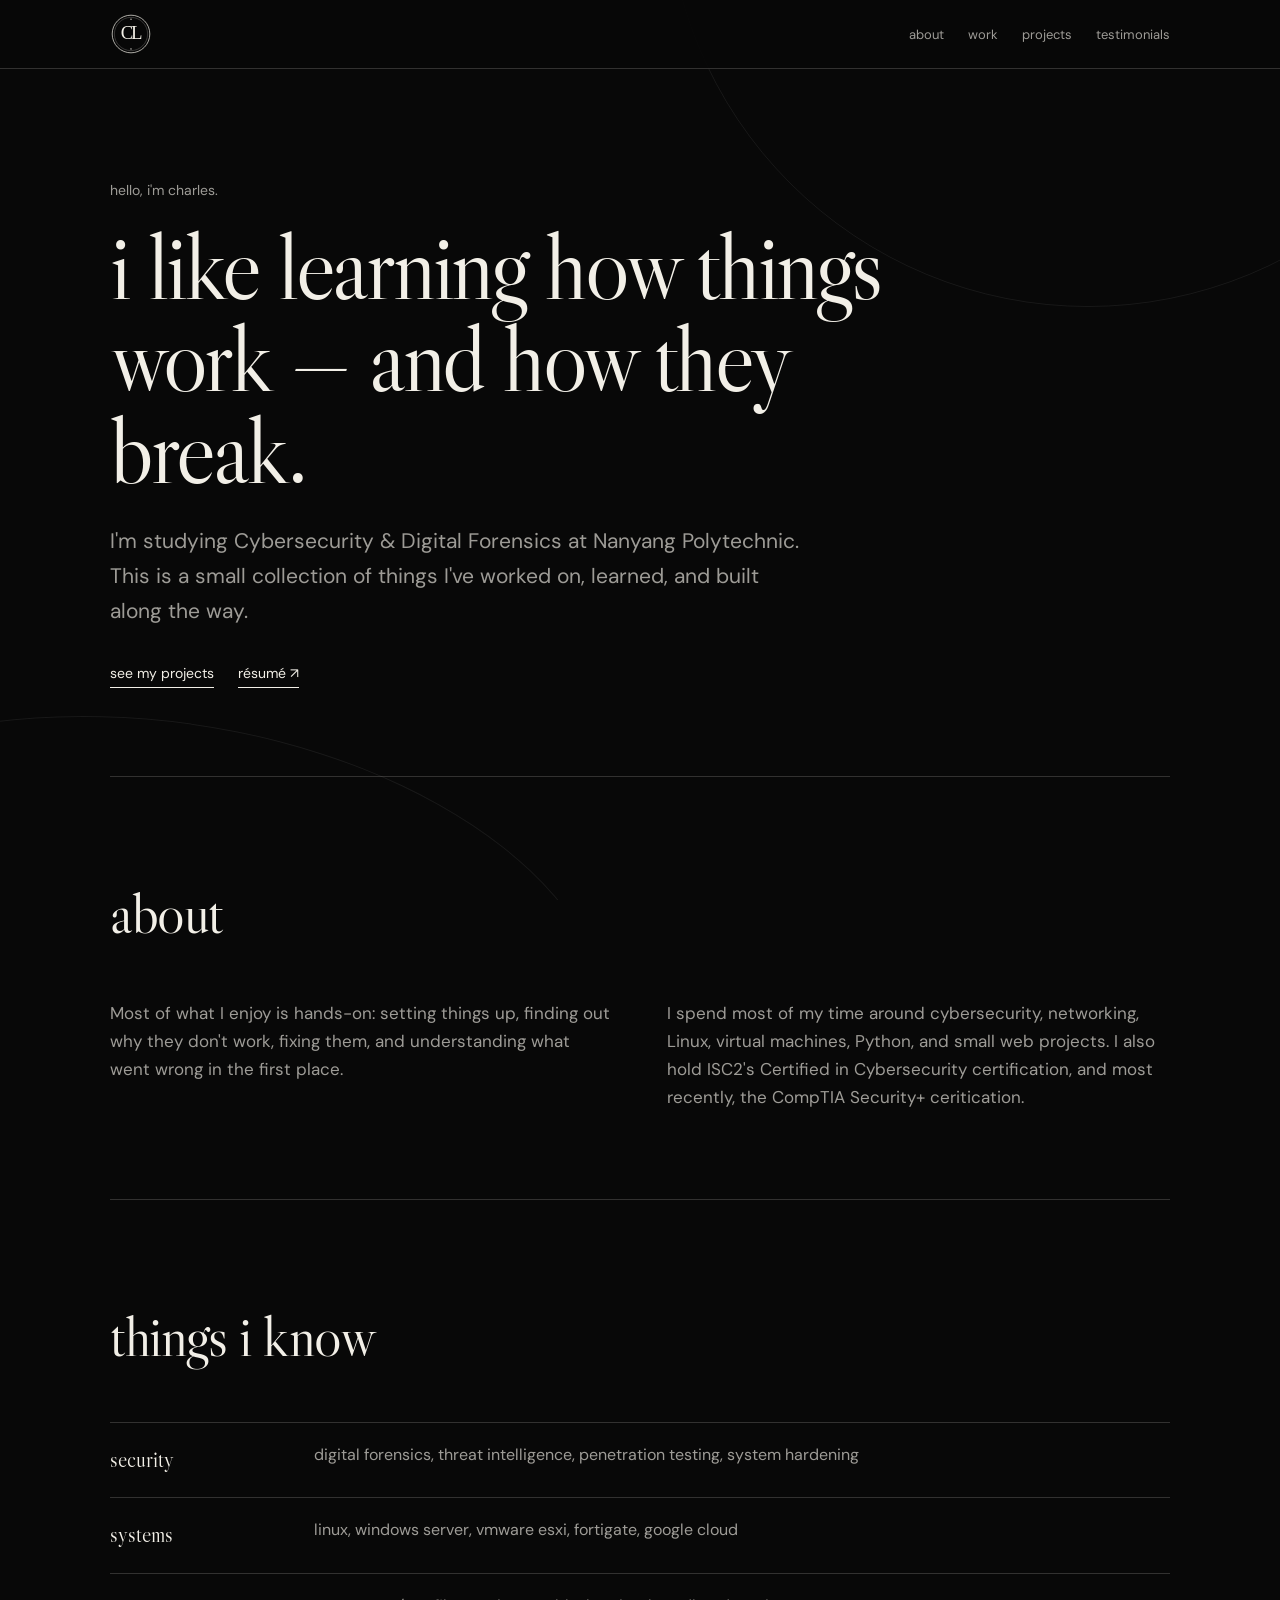
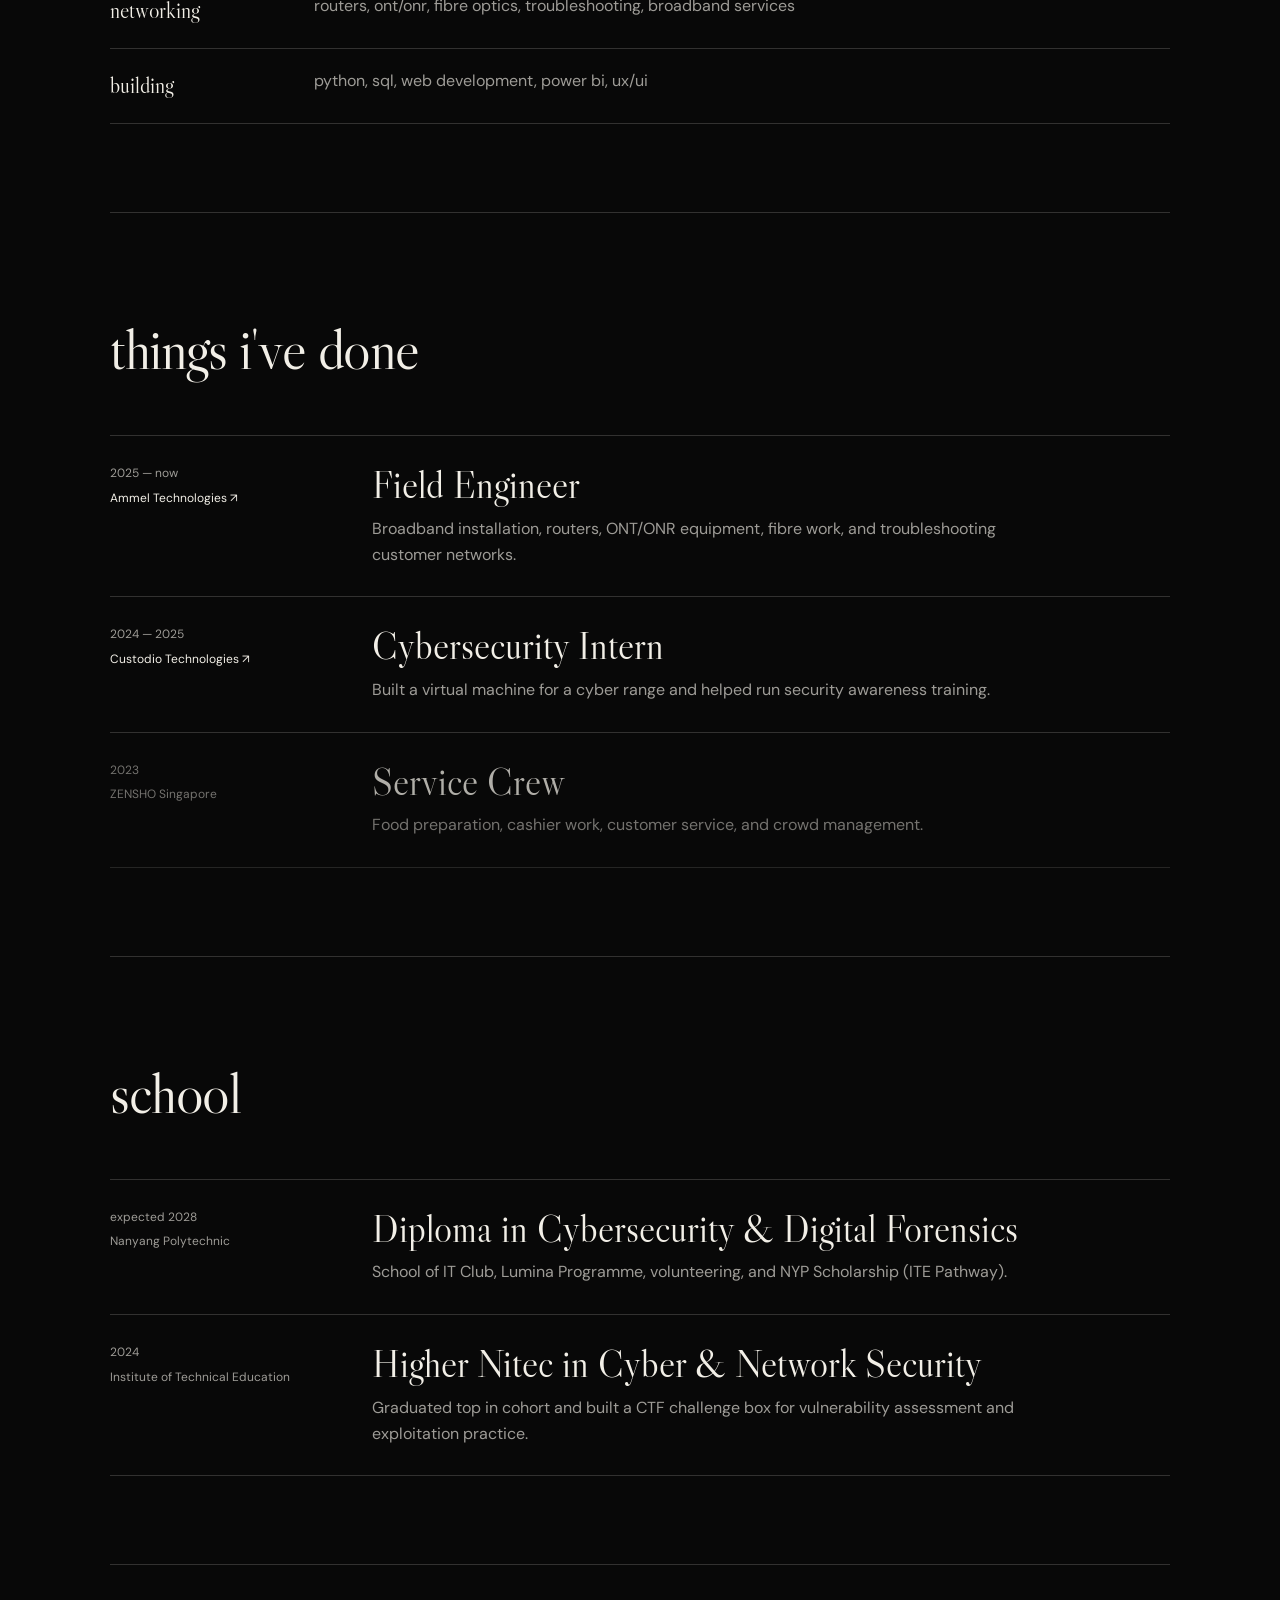
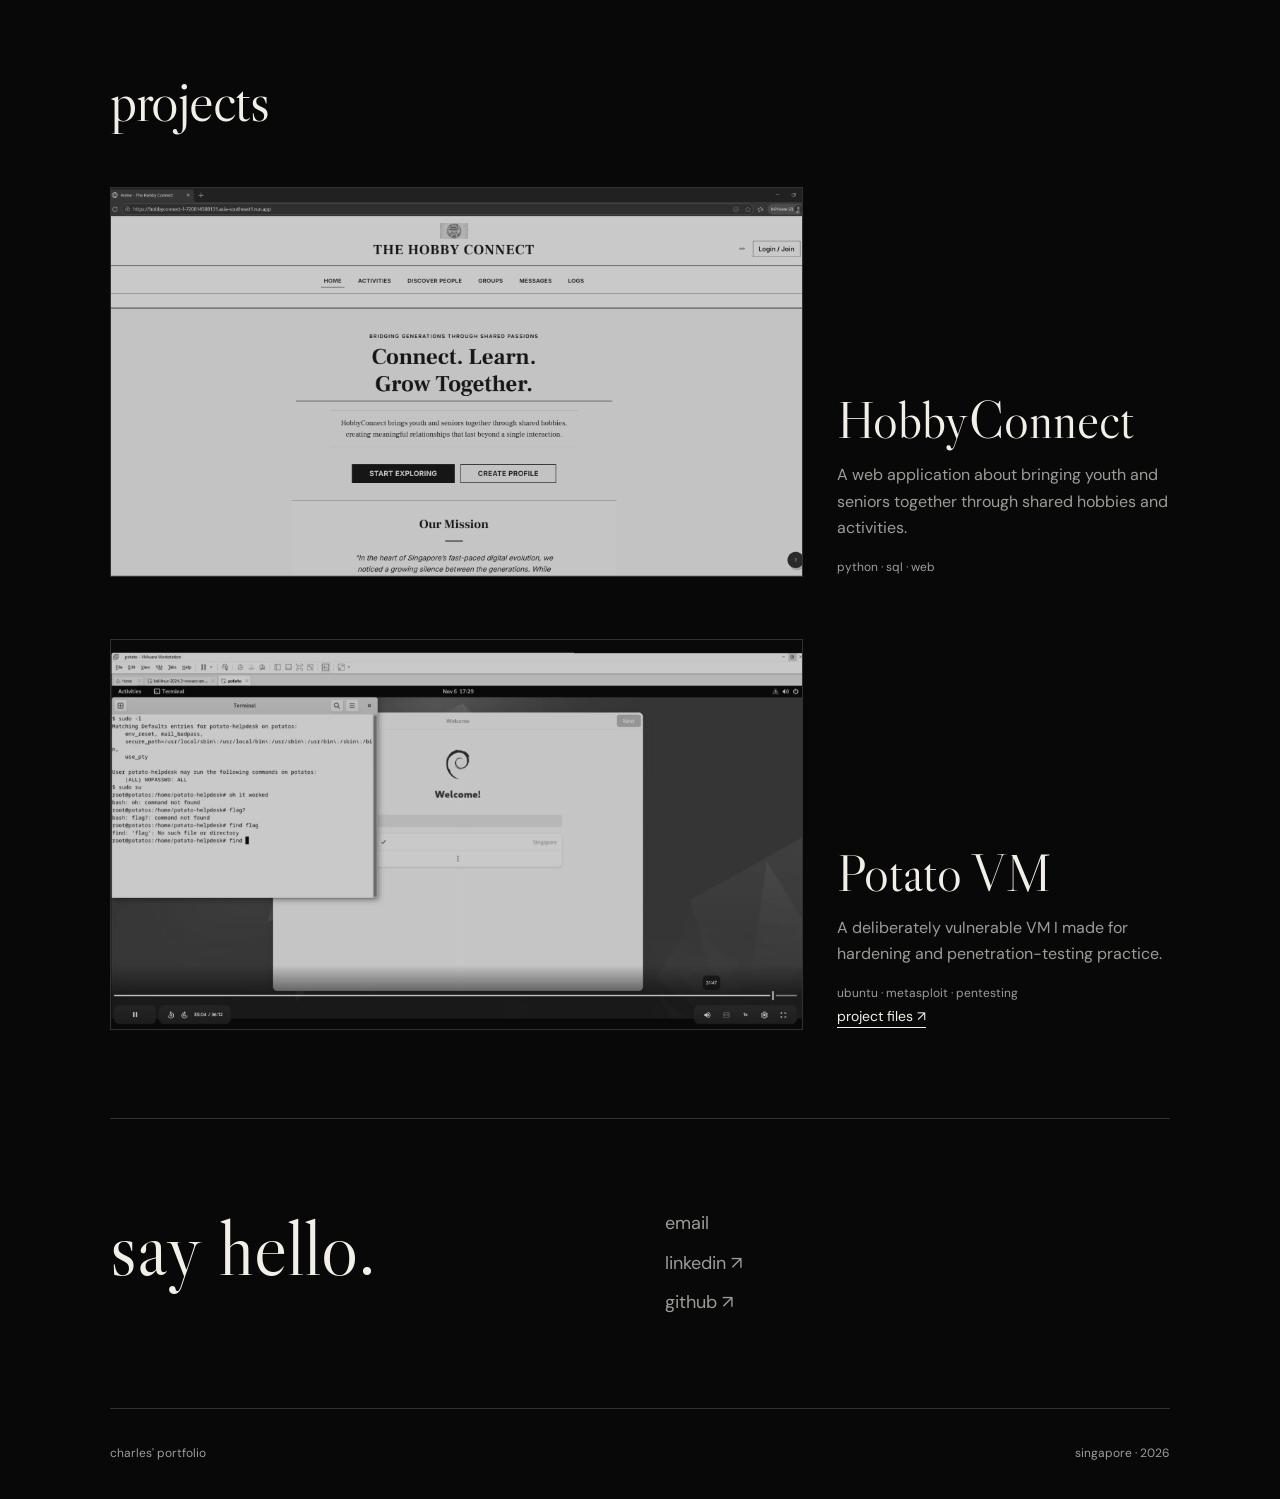
==== commit 3edea53a: "Update certification information in index.html" ====
--- a/index.html
+++ b/index.html
@@ -99,7 +99,7 @@
           I spend most of my time around cybersecurity,
           networking, Linux, virtual machines, Python, and small
           web projects. I also hold ISC2's Certified in
-          Cybersecurity certification.
+          Cybersecurity certification, and most recently, the CompTIA Security+ ceritication.
         </p>
 
       </div>
@@ -396,4 +396,4 @@
 
 </body>
 
-</html>+</html>
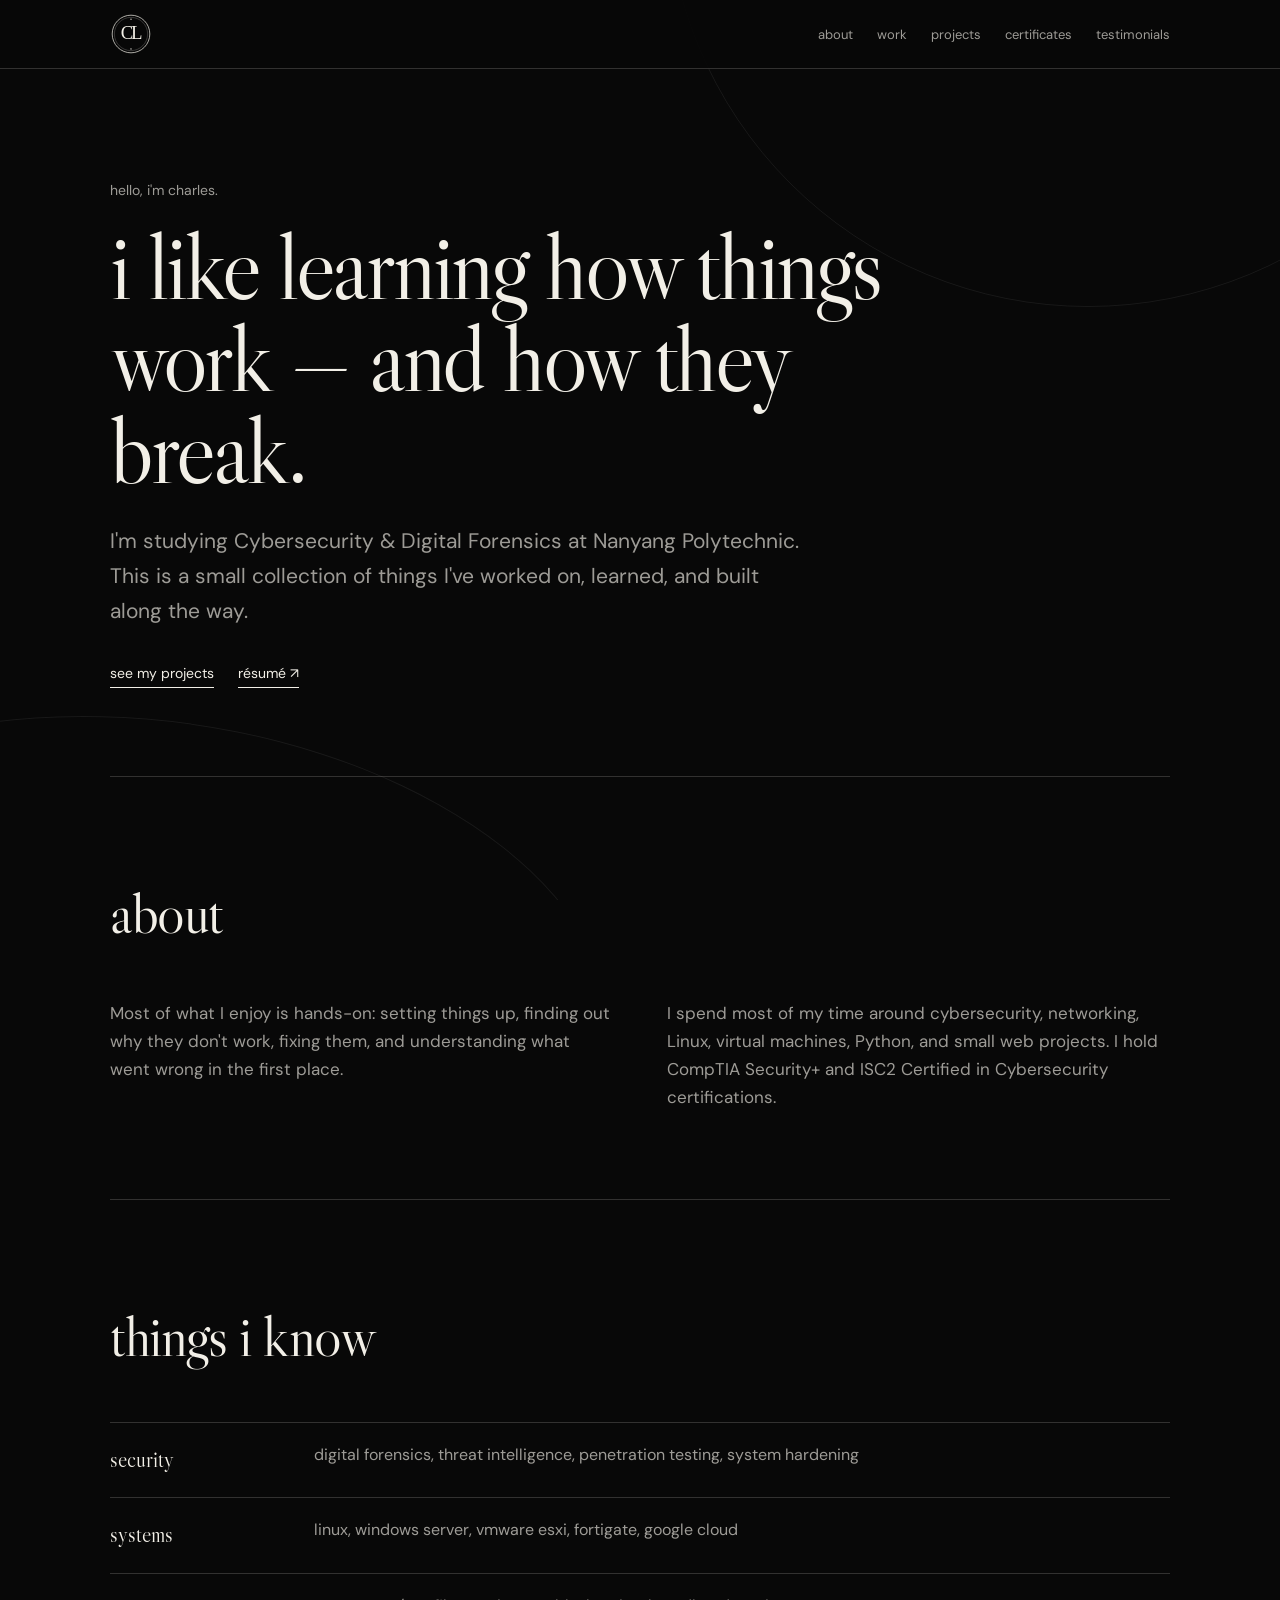
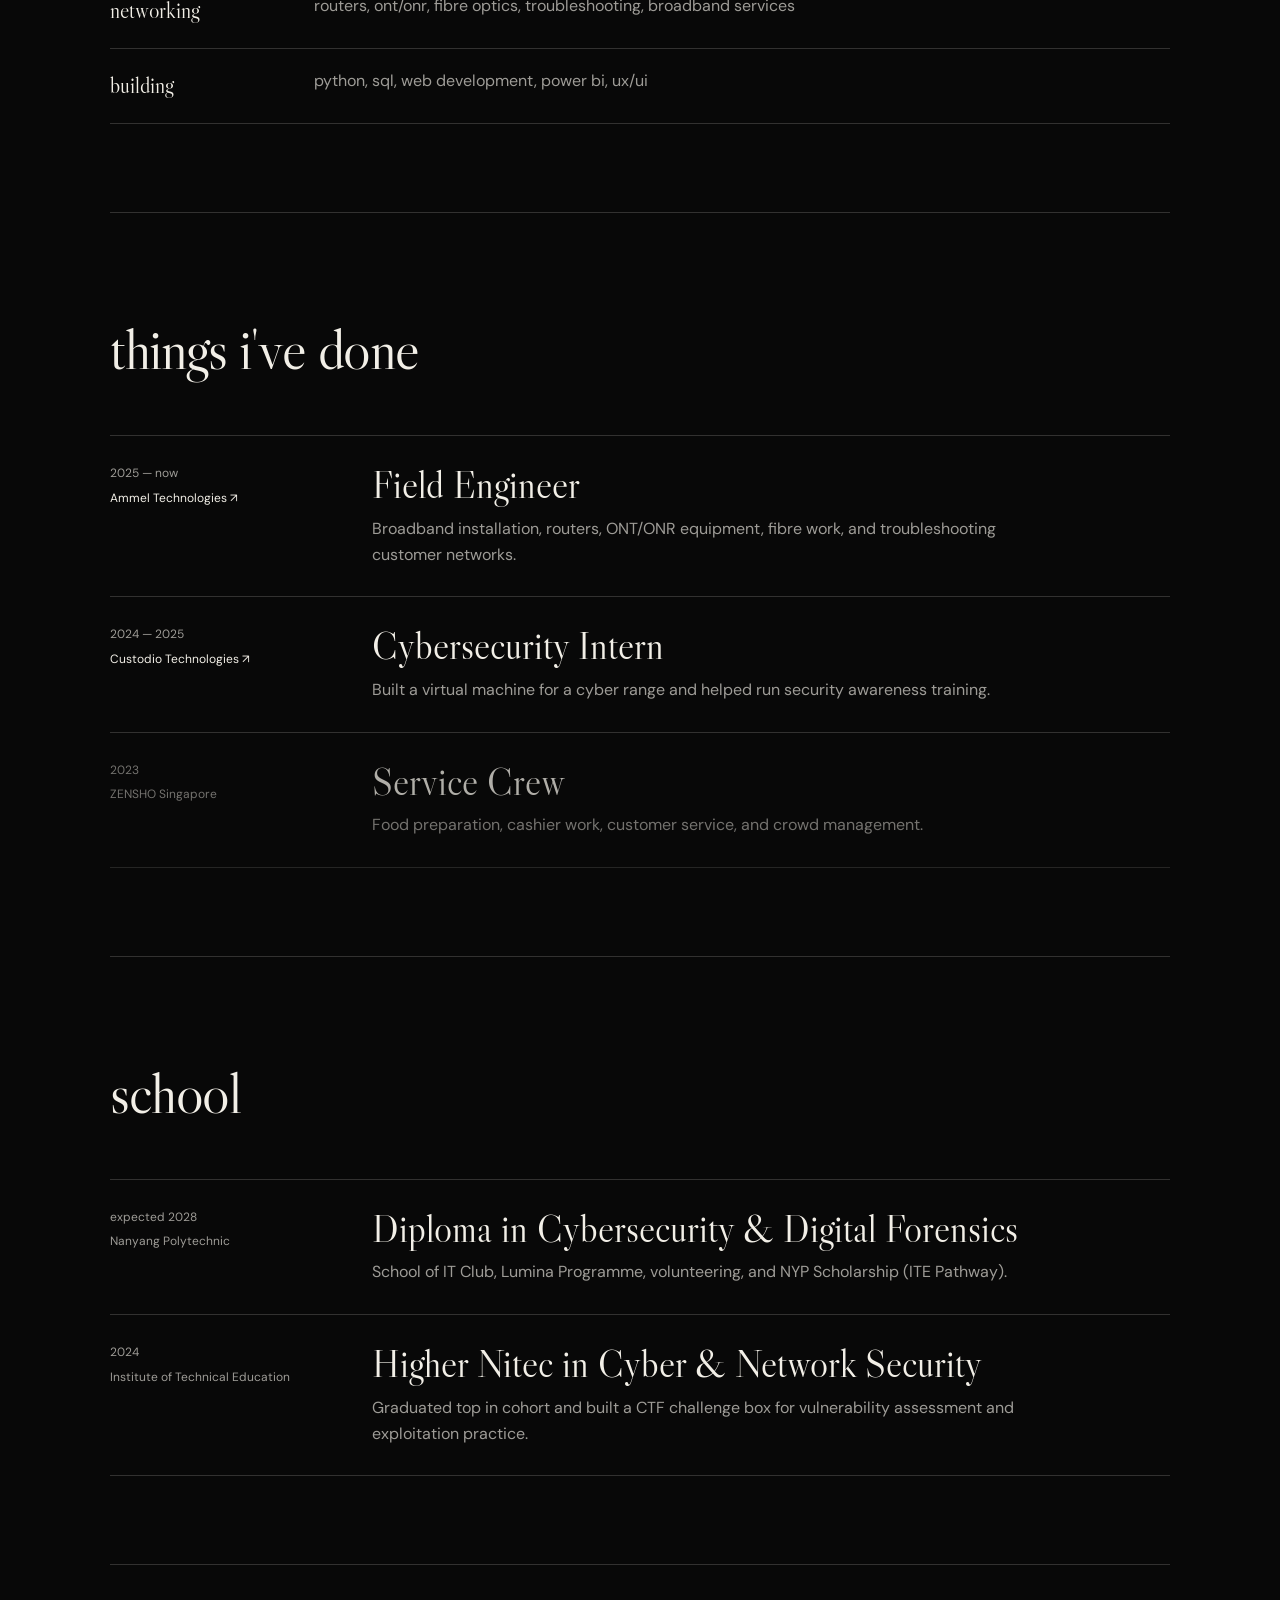
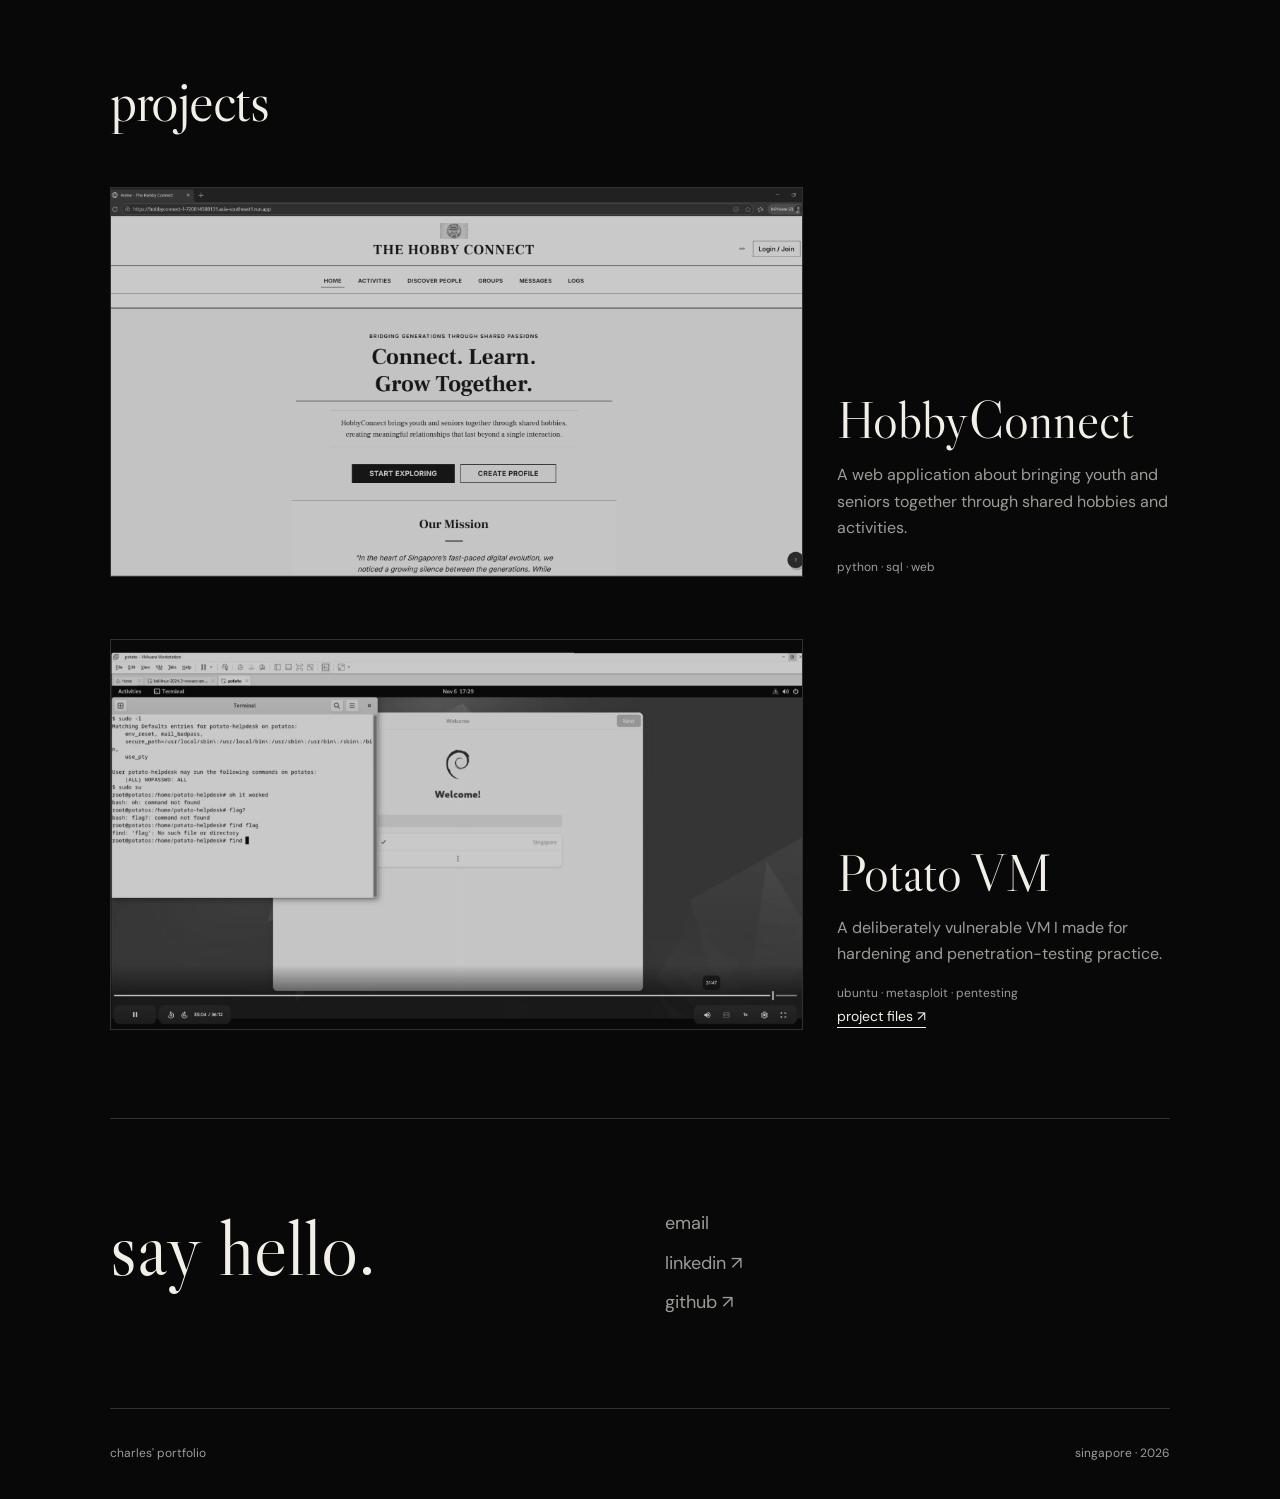
==== commit e497cc35: "Add certificates page with privacy-safe certificates" ====
--- a/index.html
+++ b/index.html
@@ -1,6 +1,5 @@
 <!DOCTYPE html>
 <html lang="en">
-
 <head>
   <meta charset="UTF-8" />
   <meta name="viewport" content="width=device-width, initial-scale=1.0" />
@@ -10,12 +9,10 @@
   <link rel="icon" href="favicon.svg" type="image/svg+xml" />
   <link rel="preconnect" href="https://fonts.googleapis.com" />
   <link rel="preconnect" href="https://fonts.gstatic.com" crossorigin />
-  <link href="https://fonts.googleapis.com/css2?family=DM+Sans:wght@400;500&family=Libre+Caslon+Display&display=swap"
-    rel="stylesheet" />
+  <link href="https://fonts.googleapis.com/css2?family=DM+Sans:wght@400;500&family=Libre+Caslon+Display&display=swap" rel="stylesheet" />
   <link rel="stylesheet" href="style.css" />
   <script src="script.js" defer></script>
 </head>
-
 <body>
   <div class="background-curves" aria-hidden="true">
     <span class="curve curve-one"></span>
@@ -24,15 +21,12 @@
 
   <header class="site-header">
     <nav class="nav-shell" aria-label="Main navigation">
-
       <a class="brand" href="#top" aria-label="Charles' portfolio home">
         <img src="assets/images/charles-mark.svg" alt="" />
       </a>
 
       <button class="menu-toggle" type="button" aria-expanded="false" aria-controls="site-menu">
-        <span></span>
-        <span></span>
-        <span></span>
+        <span></span><span></span><span></span>
         <span class="sr-only">Toggle navigation</span>
       </button>
 
@@ -40,360 +34,125 @@
         <li><a href="#about">about</a></li>
         <li><a href="#experience">work</a></li>
         <li><a href="#projects">projects</a></li>
+        <li><a href="certificates.html">certificates</a></li>
         <li><a href="testimonials.html">testimonials</a></li>
       </ul>
-
     </nav>
   </header>
 
   <main id="top">
-
-    <!-- HERO -->
     <section class="hero section-shell reveal" aria-labelledby="hero-title">
       <div class="hero-copy">
-
-        <p class="hello">
-          hello, i'm charles.
+        <p class="hello">hello, i'm charles.</p>
+        <h1 id="hero-title">i like learning how things work — and how they break.</h1>
+        <p class="hero-lead">
+          I'm studying Cybersecurity &amp; Digital Forensics at Nanyang Polytechnic.
+          This is a small collection of things I've worked on, learned, and built along the way.
         </p>
-
-        <h1 id="hero-title">
-          i like learning how things work — and how they break.
-        </h1>
-
-        <p class="hero-lead">
-          I'm studying Cybersecurity &amp; Digital Forensics at
-          Nanyang Polytechnic.
-
-          This is a small collection of things I've worked on,
-          learned, and built along the way.
-        </p>
-
         <div class="hero-actions">
-          <a class="simple-link" href="#projects">
-            see my projects
-          </a>
-
-          <a class="simple-link" href="assets/resume/Lim_Charles_Resume.pdf" target="_blank" rel="noopener noreferrer">
-            résumé ↗
-          </a>
+          <a class="simple-link" href="#projects">see my projects</a>
+          <a class="simple-link" href="assets/resume/Lim_Charles_Resume.pdf" target="_blank" rel="noopener noreferrer">résumé ↗</a>
         </div>
-
       </div>
     </section>
 
-
-    <!-- ABOUT -->
     <section id="about" class="section-shell section-block reveal">
-
       <h2>about</h2>
-
       <div class="simple-grid">
-
         <p>
-          Most of what I enjoy is hands-on: setting things up,
-          finding out why they don't work, fixing them, and
-          understanding what went wrong in the first place.
+          Most of what I enjoy is hands-on: setting things up, finding out why they don't work,
+          fixing them, and understanding what went wrong in the first place.
         </p>
-
         <p>
-          I spend most of my time around cybersecurity,
-          networking, Linux, virtual machines, Python, and small
-          web projects. I also hold ISC2's Certified in
-          Cybersecurity certification, and most recently, the CompTIA Security+ ceritication.
+          I spend most of my time around cybersecurity, networking, Linux, virtual machines,
+          Python, and small web projects. I hold CompTIA Security+ and ISC2 Certified in Cybersecurity certifications.
         </p>
-
       </div>
-
     </section>
 
-
-    <!-- SKILLS -->
     <section id="skills" class="section-shell section-block reveal">
-
       <h2>things i know</h2>
-
       <div class="plain-list">
-
-        <div>
-          <span>security</span>
-          <p>
-            digital forensics, threat intelligence,
-            penetration testing, system hardening
-          </p>
-        </div>
-
-        <div>
-          <span>systems</span>
-          <p>
-            linux, windows server, vmware esxi,
-            fortigate, google cloud
-          </p>
-        </div>
-
-        <div>
-          <span>networking</span>
-          <p>
-            routers, ont/onr, fibre optics,
-            troubleshooting, broadband services
-          </p>
-        </div>
-
-        <div>
-          <span>building</span>
-          <p>
-            python, sql, web development,
-            power bi, ux/ui
-          </p>
-        </div>
-
+        <div><span>security</span><p>digital forensics, threat intelligence, penetration testing, system hardening</p></div>
+        <div><span>systems</span><p>linux, windows server, vmware esxi, fortigate, google cloud</p></div>
+        <div><span>networking</span><p>routers, ont/onr, fibre optics, troubleshooting, broadband services</p></div>
+        <div><span>building</span><p>python, sql, web development, power bi, ux/ui</p></div>
       </div>
-
     </section>
 
+    <section id="experience" class="section-shell section-block reveal">
+      <h2>things i've done</h2>
+      <div class="records">
+        <article class="record">
+          <div class="record-meta"><span>2025 — now</span><a href="https://www.ammeltech.com.sg/" target="_blank" rel="noopener noreferrer">Ammel Technologies ↗</a></div>
+          <div><h3>Field Engineer</h3><p>Broadband installation, routers, ONT/ONR equipment, fibre work, and troubleshooting customer networks.</p></div>
+        </article>
+        <article class="record">
+          <div class="record-meta"><span>2024 — 2025</span><a href="https://www.custodiotech.com.sg/" target="_blank" rel="noopener noreferrer">Custodio Technologies ↗</a></div>
+          <div><h3>Cybersecurity Intern</h3><p>Built a virtual machine for a cyber range and helped run security awareness training.</p></div>
+        </article>
+        <article class="record record-muted">
+          <div class="record-meta"><span>2023</span><span>ZENSHO Singapore</span></div>
+          <div><h3>Service Crew</h3><p>Food preparation, cashier work, customer service, and crowd management.</p></div>
+        </article>
+      </div>
+    </section>
 
-    <!-- EXPERIENCE -->
-    <section id="experience" class="section-shell section-block reveal">
+    <section id="education" class="section-shell section-block reveal">
+      <h2>school</h2>
+      <div class="records">
+        <article class="record">
+          <div class="record-meta"><span>expected 2028</span><span>Nanyang Polytechnic</span></div>
+          <div><h3>Diploma in Cybersecurity &amp; Digital Forensics</h3><p>School of IT Club, Lumina Programme, volunteering, and NYP Scholarship (ITE Pathway).</p></div>
+        </article>
+        <article class="record">
+          <div class="record-meta"><span>2024</span><span>Institute of Technical Education</span></div>
+          <div><h3>Higher Nitec in Cyber &amp; Network Security</h3><p>Graduated top in cohort and built a CTF challenge box for vulnerability assessment and exploitation practice.</p></div>
+        </article>
+      </div>
+    </section>
 
-      <h2>things i've done</h2>
-
-      <div class="records">
-
-        <article class="record">
-
-          <div class="record-meta">
-            <span>2025 — now</span>
-
-            <a href="https://www.ammeltech.com.sg/" target="_blank" rel="noopener noreferrer">
-              Ammel Technologies ↗
-            </a>
+    <section id="projects" class="section-shell section-block reveal">
+      <h2>projects</h2>
+      <div class="project-list">
+        <article class="project">
+          <a class="project-image-wrap" href="assets/images/hobbyconnect.png" target="_blank" aria-label="Open HobbyConnect screenshot">
+            <img src="assets/images/hobbyconnect.png" alt="HobbyConnect web application homepage" class="project-image" loading="lazy" />
+          </a>
+          <div class="project-copy">
+            <h3>HobbyConnect</h3>
+            <p>A web application about bringing youth and seniors together through shared hobbies and activities.</p>
+            <small>python · sql · web</small>
           </div>
-
-          <div>
-            <h3>Field Engineer</h3>
-
-            <p>
-              Broadband installation, routers, ONT/ONR equipment,
-              fibre work, and troubleshooting customer networks.
-            </p>
-          </div>
-
         </article>
 
-
-        <article class="record">
-
-          <div class="record-meta">
-            <span>2024 — 2025</span>
-
-            <a href="https://www.custodiotech.com.sg/" target="_blank" rel="noopener noreferrer">
-              Custodio Technologies ↗
-            </a>
+        <article class="project">
+          <a class="project-image-wrap" href="assets/images/potatovm.png" target="_blank" aria-label="Open Potato VM screenshot">
+            <img src="assets/images/potatovm.png" alt="Potato vulnerable virtual machine running in VMware" class="project-image" loading="lazy" />
+          </a>
+          <div class="project-copy">
+            <h3>Potato VM</h3>
+            <p>A deliberately vulnerable VM I made for hardening and penetration-testing practice.</p>
+            <small>ubuntu · metasploit · pentesting</small>
+            <a class="simple-link" href="https://drive.google.com/drive/folders/1YpQDiks93Q67N4wd5oeI0JlGZL3AYIdK?usp=sharing" target="_blank" rel="noopener noreferrer">project files ↗</a>
           </div>
-
-          <div>
-            <h3>Cybersecurity Intern</h3>
-
-            <p>
-              Built a virtual machine for a cyber range and
-              helped run security awareness training.
-            </p>
-          </div>
-
         </article>
-
-
-        <article class="record record-muted">
-
-          <div class="record-meta">
-            <span>2023</span>
-            <span>ZENSHO Singapore</span>
-          </div>
-
-          <div>
-            <h3>Service Crew</h3>
-
-            <p>
-              Food preparation, cashier work,
-              customer service, and crowd management.
-            </p>
-          </div>
-
-        </article>
-
       </div>
-
     </section>
 
-
-    <!-- EDUCATION -->
-    <section id="education" class="section-shell section-block reveal">
-
-      <h2>school</h2>
-
-      <div class="records">
-
-        <article class="record">
-
-          <div class="record-meta">
-            <span>expected 2028</span>
-            <span>Nanyang Polytechnic</span>
-          </div>
-
-          <div>
-            <h3>
-              Diploma in Cybersecurity &amp; Digital Forensics
-            </h3>
-
-            <p>
-              School of IT Club, Lumina Programme,
-              volunteering, and NYP Scholarship
-              (ITE Pathway).
-            </p>
-          </div>
-
-        </article>
-
-
-        <article class="record">
-
-          <div class="record-meta">
-            <span>2024</span>
-            <span>Institute of Technical Education</span>
-          </div>
-
-          <div>
-            <h3>
-              Higher Nitec in Cyber &amp; Network Security
-            </h3>
-
-            <p>
-              Graduated top in cohort and built a CTF
-              challenge box for vulnerability assessment
-              and exploitation practice.
-            </p>
-          </div>
-
-        </article>
-
+    <section id="contact" class="section-shell contact-section reveal">
+      <h2>say hello.</h2>
+      <div class="contact-links">
+        <a href="mailto:charleslim10806@gmail.com">email</a>
+        <a href="https://www.linkedin.com/in/lim-charles-b4199926b" target="_blank" rel="noopener noreferrer">linkedin ↗</a>
+        <a href="https://github.com/hongecc" target="_blank" rel="noopener noreferrer">github ↗</a>
       </div>
-
     </section>
-
-
-    <!-- PROJECTS -->
-    <section id="projects" class="section-shell section-block reveal">
-
-      <h2>projects</h2>
-
-      <div class="project-list">
-
-        <!-- HOBBYCONNECT -->
-        <article class="project">
-
-          <a class="project-image-wrap" href="assets/images/hobbyconnect.png" target="_blank"
-            aria-label="Open HobbyConnect screenshot">
-
-            <img src="assets/images/hobbyconnect.png" alt="HobbyConnect web application homepage" class="project-image"
-              loading="lazy" />
-
-          </a>
-
-          <div class="project-copy">
-
-            <h3>HobbyConnect</h3>
-
-            <p>
-              A web application about bringing youth and
-              seniors together through shared hobbies
-              and activities.
-            </p>
-
-            <small>
-              python · sql · web
-            </small>
-
-          </div>
-
-        </article>
-
-
-        <!-- POTATO VM -->
-        <article class="project">
-
-          <a class="project-image-wrap" href="assets/images/potatovm.png" target="_blank"
-            aria-label="Open Potato VM screenshot">
-
-            <img src="assets/images/potatovm.png" alt="Potato vulnerable virtual machine running in VMware"
-              class="project-image" loading="lazy" />
-
-          </a>
-
-          <div class="project-copy">
-
-            <h3>Potato VM</h3>
-
-            <p>
-              A deliberately vulnerable VM I made for
-              hardening and penetration-testing practice.
-            </p>
-
-            <small>
-              ubuntu · metasploit · pentesting
-            </small>
-
-            <a class="simple-link"
-              href="https://drive.google.com/drive/folders/1YpQDiks93Q67N4wd5oeI0JlGZL3AYIdK?usp=sharing"
-              target="_blank" rel="noopener noreferrer">
-              project files ↗
-            </a>
-
-          </div>
-
-        </article>
-
-      </div>
-
-    </section>
-
-
-    <!-- CONTACT -->
-    <section id="contact" class="section-shell contact-section reveal">
-
-      <h2>say hello.</h2>
-
-      <div class="contact-links">
-
-        <a href="mailto:charleslim10806@gmail.com">
-          email
-        </a>
-
-        <a href="https://www.linkedin.com/in/lim-charles-b4199926b" target="_blank" rel="noopener noreferrer">
-          linkedin ↗
-        </a>
-
-        <a href="https://github.com/hongecc" target="_blank" rel="noopener noreferrer">
-          github ↗
-        </a>
-
-      </div>
-
-    </section>
-
   </main>
 
-
   <footer class="site-footer section-shell">
-
-    <span>
-      charles' portfolio
-    </span>
-
-    <span>
-      singapore · 2026
-    </span>
-
+    <span>charles' portfolio</span>
+    <span>singapore · 2026</span>
   </footer>
-
 </body>
-
 </html>
--- a/style.css
+++ b/style.css
@@ -3,1109 +3,196 @@
   --white: #f2efe7;
   --muted: rgba(242, 239, 231, 0.64);
   --line: rgba(242, 239, 231, 0.18);
-
   --serif: "Libre Caslon Display", Georgia, serif;
   --sans: "DM Sans", Arial, sans-serif;
+  --max: 1060px;
+}
 
-  --max: 1060px;
+* { box-sizing: border-box; margin: 0; padding: 0; }
+html { scroll-behavior: smooth; background: var(--black); }
+body {
+  min-height: 100vh;
+  overflow-x: hidden;
+  background: var(--black);
+  color: var(--white);
+  font-family: var(--sans);
+  font-size: 16px;
+  line-height: 1.65;
+  -webkit-font-smoothing: antialiased;
+}
+a { color: inherit; }
+img { display: block; max-width: 100%; }
+::selection { background: var(--white); color: var(--black); }
+
+.sr-only { position: absolute; width: 1px; height: 1px; padding: 0; margin: -1px; overflow: hidden; clip: rect(0,0,0,0); white-space: nowrap; border: 0; }
+
+.background-curves { position: fixed; inset: 0; z-index: 0; pointer-events: none; overflow: hidden; }
+.curve { position: absolute; border: 1px solid rgba(242,239,231,.07); border-radius: 50%; }
+.curve-one { width: 66vw; height: 66vw; top: -42vw; right: -18vw; }
+.curve-two { width: 72vw; height: 42vw; bottom: -28vw; left: -24vw; transform: rotate(8deg); }
+
+.site-header, main, .site-footer { position: relative; z-index: 1; }
+.site-header { position: sticky; top: 0; z-index: 30; background: rgba(8,8,8,.94); border-bottom: 1px solid var(--line); }
+.nav-shell, .section-shell { width: min(calc(100% - 40px), var(--max)); margin-inline: auto; }
+.nav-shell { min-height: 68px; display: flex; align-items: center; justify-content: space-between; gap: 28px; }
+
+.brand { width: 42px; height: 42px; display: block; text-decoration: none; }
+.brand img { width: 100%; height: 100%; }
+
+.nav-links { display: flex; align-items: center; gap: 24px; list-style: none; }
+.nav-links a { color: var(--muted); font-size: 13px; text-decoration: none; transition: color 160ms ease; }
+.nav-links a:hover, .nav-links a:focus-visible, .nav-links a[aria-current="page"] { color: var(--white); }
+
+.menu-toggle { display: none; width: 36px; height: 36px; border: 0; background: transparent; color: var(--white); cursor: pointer; }
+.menu-toggle > span:not(.sr-only) { display: block; width: 21px; height: 1px; margin: 5px auto; background: currentColor; transition: transform 180ms ease, opacity 180ms ease; }
+
+.hero { min-height: 78vh; display: flex; align-items: center; padding-block: 110px 88px; border-bottom: 1px solid var(--line); }
+.hero-copy { max-width: 850px; }
+.hello { color: var(--muted); font-size: 14px; }
+.hero h1, .section-block h2, .contact-section h2, .page-intro h1, .record h3, .project h3, blockquote { font-family: var(--serif); font-weight: 400; }
+.hero h1 { margin-top: 18px; font-size: clamp(54px, 8vw, 94px); line-height: .98; letter-spacing: -.035em; }
+.hero-lead { max-width: 700px; margin-top: 28px; color: var(--muted); font-size: clamp(17px, 2vw, 21px); }
+.hero-actions { display: flex; flex-wrap: wrap; gap: 24px; margin-top: 34px; }
+.simple-link { width: fit-content; color: var(--white); font-size: 14px; text-decoration: none; border-bottom: 1px solid var(--white); padding-bottom: 2px; }
+.simple-link:hover { opacity: .68; }
+
+.section-block { padding-block: 88px; border-bottom: 1px solid var(--line); }
+.section-block h2 { margin-bottom: 38px; font-size: clamp(38px, 5vw, 58px); letter-spacing: -.025em; }
+.simple-grid { display: grid; grid-template-columns: 1fr 1fr; gap: 54px; }
+.simple-grid p { color: var(--muted); font-size: 17px; }
+
+.plain-list { border-top: 1px solid var(--line); }
+.plain-list > div { display: grid; grid-template-columns: 180px 1fr; gap: 24px; padding: 19px 0; border-bottom: 1px solid var(--line); }
+.plain-list span { font-family: var(--serif); font-size: 22px; }
+.plain-list p { color: var(--muted); }
+
+.records { border-top: 1px solid var(--line); }
+.record { display: grid; grid-template-columns: 220px 1fr; gap: 42px; padding: 28px 0; border-bottom: 1px solid var(--line); }
+.record-meta { display: flex; flex-direction: column; gap: 5px; color: var(--muted); font-size: 12px; }
+.record-meta a { color: var(--white); text-decoration: none; }
+.record h3 { font-size: clamp(28px, 3vw, 38px); line-height: 1.1; }
+.record p { max-width: 680px; margin-top: 10px; color: var(--muted); }
+.record-muted { opacity: .72; }
+
+.project-list { display: grid; gap: 62px; }
+.project { display: grid; grid-template-columns: minmax(0, 1.35fr) minmax(250px, .65fr); gap: 34px; align-items: end; }
+.project-image-wrap { display: block; overflow: hidden; border: 1px solid var(--line); text-decoration: none; }
+.project-image { width: 100%; min-height: 320px; aspect-ratio: 16 / 9; object-fit: cover; filter: grayscale(1) contrast(.92); opacity: .82; transition: opacity 200ms ease, filter 200ms ease; }
+.project-image-wrap:hover .project-image { filter: grayscale(.35); opacity: 1; }
+.project h3 { font-size: clamp(36px, 5vw, 52px); line-height: 1; }
+.project p { margin-top: 16px; color: var(--muted); }
+.project small { display: block; margin-top: 16px; color: var(--muted); font-size: 12px; }
+.project .simple-link { margin-top: 18px; }
+
+.contact-section { display: grid; grid-template-columns: 1fr 1fr; gap: 50px; padding-block: 90px; border-bottom: 1px solid var(--line); }
+.contact-section h2 { font-size: clamp(48px, 7vw, 78px); line-height: 1; }
+.contact-links { display: flex; flex-direction: column; align-items: flex-start; justify-content: end; gap: 10px; }
+.contact-links a { color: var(--muted); font-size: 18px; text-decoration: none; }
+.contact-links a:hover { color: var(--white); }
+
+.site-footer { min-height: 90px; display: flex; align-items: center; justify-content: space-between; gap: 20px; color: var(--muted); font-size: 12px; }
+
+.page-main { min-height: calc(100vh - 68px); }
+.page-intro { padding-block: 120px 70px; border-bottom: 1px solid var(--line); }
+.page-intro h1 { margin-top: 8px; font-size: clamp(58px, 9vw, 104px); line-height: .95; }
+.page-intro > p:last-child { max-width: 620px; margin-top: 24px; color: var(--muted); font-size: 18px; }
+.testimonials-list { border-bottom: 1px solid var(--line); }
+.testimonial-entry {
+  padding-block: 84px 94px;
+  border-bottom: 1px solid var(--line);
+}
+.testimonial-entry:last-child { border-bottom: 0; }
+.testimonial-meta {
+  display: grid;
+  grid-template-columns: 48px minmax(0, 1fr) auto;
+  gap: 24px;
+  align-items: start;
+  color: var(--muted);
+  font-size: 13px;
+  line-height: 1.55;
+}
+.testimonial-number { color: var(--white); font-family: var(--serif); font-size: 19px; line-height: 1.2; }
+.testimonial-person { display: grid; gap: 2px; }
+.testimonial-name { color: var(--white); font-size: 15px; }
+.testimonial-date { margin: 0; white-space: nowrap; font-size: 12px; text-align: right; }
+.testimonial-copy { padding-left: 72px; margin-top: 42px; }
+.testimonial-copy blockquote { max-width: 940px; font-size: clamp(34px, 4vw, 52px); line-height: 1.14; letter-spacing: -.022em; }
+.testimonial-copy .simple-link { display: inline-block; margin-top: 34px; }
+
+.reveal { opacity: 0; transform: translateY(8px); transition: opacity 500ms ease, transform 500ms ease; }
+.reveal.is-visible { opacity: 1; transform: none; }
+
+@media (prefers-reduced-motion: reduce) {
+  html { scroll-behavior: auto; }
+  *, *::before, *::after { animation-duration: .01ms !important; transition-duration: .01ms !important; }
+  .reveal { opacity: 1; transform: none; }
+}
+
+@media (max-width: 780px) {
+  .nav-shell, .section-shell { width: min(calc(100% - 30px), var(--max)); }
+  .menu-toggle { display: block; }
+  .nav-links { position: absolute; top: 68px; left: 0; right: 0; max-height: 0; overflow: hidden; flex-direction: column; align-items: stretch; gap: 0; background: var(--black); border-bottom: 1px solid transparent; transition: max-height 200ms ease, border-color 200ms ease; }
+  .nav-links.is-open { max-height: 360px; border-bottom-color: var(--line); }
+  .nav-links li { border-top: 1px solid var(--line); }
+  .nav-links a { display: block; padding: 14px 15px; color: var(--white); }
+  .menu-toggle.is-open > span:nth-child(1) { transform: translateY(6px) rotate(45deg); }
+  .menu-toggle.is-open > span:nth-child(2) { opacity: 0; }
+  .menu-toggle.is-open > span:nth-child(3) { transform: translateY(-6px) rotate(-45deg); }
+  .hero { min-height: auto; padding-block: 92px 70px; }
+  .hero h1 { font-size: clamp(52px, 14vw, 78px); }
+  .simple-grid, .contact-section, .project { grid-template-columns: 1fr; }
+  .section-block { padding-block: 68px; }
+  .plain-list > div, .record { grid-template-columns: 1fr; gap: 10px; }
+  .project { gap: 22px; }
+  .project-image { min-height: 230px; }
+  .contact-section { padding-block: 72px; }
+  .testimonial-entry { padding-block: 62px 70px; }
+  .testimonial-meta { grid-template-columns: 32px 1fr; gap: 16px; }
+  .testimonial-date { grid-column: 2; text-align: left; margin-top: 8px; }
+  .testimonial-copy { padding-left: 48px; margin-top: 32px; }
+  .testimonial-copy blockquote { font-size: clamp(31px, 8.5vw, 44px); }
+}
+
+@media (max-width: 480px) {
+  .hero-actions { flex-direction: column; gap: 14px; }
+  .testimonial-copy { padding-left: 0; }
+  .site-footer { min-height: 82px; flex-direction: column; justify-content: center; align-items: flex-start; gap: 2px; }
 }
 
 
 /* --------------------------------
-   RESET
+   CERTIFICATES PAGE
 -------------------------------- */
 
-* {
-  box-sizing: border-box;
-  margin: 0;
-  padding: 0;
-}
+/* DRAFT certificates layout — additions to the current V4 stylesheet */
+.page-intro {padding-block:105px 65px}
+.page-intro h1 {font-size:clamp(68px,9vw,114px)}
+.category-menu {display:flex;flex-wrap:wrap;gap:14px 30px;padding:25px 0 27px;border-bottom:1px solid var(--line)}
+.category-menu a {font-size:13px;color:var(--muted);text-decoration:none;border-bottom:1px solid transparent}
+.category-menu a:hover {color:var(--white);border-color:var(--white)}
+.cert-category {padding-top:85px;scroll-margin-top:75px;border-bottom:1px solid var(--line);padding-bottom:65px}
+.cert-category h2 {font-family:var(--serif);font-size:clamp(35px,5vw,59px);font-weight:400;letter-spacing:-.02em;line-height:1}
+.cert-category .category-note {color:var(--muted);font-size:14px;margin:14px 0 30px;max-width:690px}
+.cert-item {display:grid;grid-template-columns:42px minmax(0,1fr) 190px;gap:24px;padding:34px 0;border-top:1px solid var(--line);align-items:start}
+.cert-num {font-family:var(--serif);font-size:19px;color:var(--muted)}
+.cert-kicker {font-size:12px;color:var(--muted);margin-bottom:10px}
+.cert-item h3 {font:400 clamp(27px,3.6vw,39px)/1.1 var(--serif);max-width:665px}
+.cert-item p.desc {color:var(--muted);margin:14px 0 16px;max-width:610px;font-size:15px}
+.cert-thumb {height:132px; width:190px;border:1px solid var(--line);display:block;object-fit:contain;background:#171717;padding:5px;filter:grayscale(1);opacity:.78;transition:filter .2s,opacity .2s}
+.cert-thumb:hover{filter:grayscale(.1);opacity:1}
+.cert-item .simple-link {display:inline-block}
+.edusave-group{border-top:1px solid var(--line);margin-top:24px}
+.edusave-item {display:grid;grid-template-columns:64px minmax(0,1fr) auto;gap:16px;align-items:center;padding:17px 0;border-bottom:1px solid var(--line)}
+.edusave-item .date{color:var(--muted);font-family:var(--serif);font-size:22px}
+.edusave-item h3 {font-size:16px;font-weight:500}
+.edusave-item p {font-size:13px;color:var(--muted);margin-top:2px}
+.edusave-item a {font-size:13px;text-decoration:none;border-bottom:1px solid var(--line)}
+.edusave-item a:hover {border-color:var(--white)}
+@media(max-width:780px){.cert-item{grid-template-columns:26px minmax(0,1fr);gap:12px}.cert-thumb{grid-column:2;width:min(100%,260px);height:145px}.edusave-item{grid-template-columns:48px 1fr}.edusave-item a{grid-column:2;width:max-content}.page-intro{padding-block:70px 50px}}
 
+/* Certificate PDF previews remain grayscale to match the site palette. */
 
-html {
-  scroll-behavior: smooth;
-  background: var(--black);
-}
-
-
-body {
-  min-height: 100vh;
-  overflow-x: hidden;
-
-  background: var(--black);
-  color: var(--white);
-
-  font-family: var(--sans);
-  font-size: 16px;
-  line-height: 1.65;
-
-  -webkit-font-smoothing: antialiased;
-}
-
-
-a {
-  color: inherit;
-}
-
-
-img {
-  display: block;
-  max-width: 100%;
-}
-
-
-::selection {
-  background: var(--white);
-  color: var(--black);
-}
-
-
-.sr-only {
-  position: absolute;
-
-  width: 1px;
-  height: 1px;
-
-  padding: 0;
-  margin: -1px;
-
-  overflow: hidden;
-
-  clip: rect(0, 0, 0, 0);
-  white-space: nowrap;
-
-  border: 0;
-}
-
-
-
-/* --------------------------------
-   BACKGROUND
--------------------------------- */
-
-.background-curves {
-  position: fixed;
-  inset: 0;
-
-  z-index: 0;
-
-  pointer-events: none;
-  overflow: hidden;
-}
-
-
-.curve {
-  position: absolute;
-
-  border: 1px solid rgba(242, 239, 231, 0.07);
-  border-radius: 50%;
-}
-
-
-.curve-one {
-  width: 66vw;
-  height: 66vw;
-
-  top: -42vw;
-  right: -18vw;
-}
-
-
-.curve-two {
-  width: 72vw;
-  height: 42vw;
-
-  bottom: -28vw;
-  left: -24vw;
-
-  transform: rotate(8deg);
-}
-
-
-
-/* --------------------------------
-   PAGE STRUCTURE
--------------------------------- */
-
-.site-header,
-main,
-.site-footer {
-  position: relative;
-  z-index: 1;
-}
-
-
-.nav-shell,
-.section-shell {
-  width: min(calc(100% - 40px),
-      var(--max));
-
-  margin-inline: auto;
-}
-
-
-
-/* --------------------------------
-   NAVIGATION
--------------------------------- */
-
-.site-header {
-  position: sticky;
-
-  top: 0;
-
-  z-index: 30;
-
-  background: rgba(8, 8, 8, 0.94);
-
-  border-bottom:
-    1px solid var(--line);
-}
-
-
-.nav-shell {
-  min-height: 68px;
-
-  display: flex;
-
-  align-items: center;
-  justify-content: space-between;
-
-  gap: 28px;
-}
-
-
-.brand {
-  width: 42px;
-  height: 42px;
-
-  display: block;
-
-  text-decoration: none;
-}
-
-
-.brand img {
-  width: 100%;
-  height: 100%;
-}
-
-
-.nav-links {
-  display: flex;
-
-  align-items: center;
-
-  gap: 24px;
-
-  list-style: none;
-}
-
-
-.nav-links a {
-  color: var(--muted);
-
-  font-size: 13px;
-
-  text-decoration: none;
-
-  transition:
-    color 160ms ease;
-}
-
-
-.nav-links a:hover,
-.nav-links a:focus-visible,
-.nav-links a[aria-current="page"] {
-  color: var(--white);
-}
-
-
-
-/* --------------------------------
-   MOBILE NAV BUTTON
--------------------------------- */
-
-.menu-toggle {
-  display: none;
-
-  width: 36px;
-  height: 36px;
-
-  border: 0;
-
-  background: transparent;
-  color: var(--white);
-
-  cursor: pointer;
-}
-
-
-.menu-toggle>span:not(.sr-only) {
-  display: block;
-
-  width: 21px;
-  height: 1px;
-
-  margin: 5px auto;
-
-  background: currentColor;
-
-  transition:
-    transform 180ms ease,
-    opacity 180ms ease;
-}
-
-
-
-/* --------------------------------
-   HERO
--------------------------------- */
-
-.hero {
-  min-height: 78vh;
-
-  display: flex;
-
-  align-items: center;
-
-  padding-block:
-    110px 88px;
-
-  border-bottom:
-    1px solid var(--line);
-}
-
-
-.hero-copy {
-  max-width: 850px;
-}
-
-
-.hello {
-  color: var(--muted);
-
-  font-size: 14px;
-}
-
-
-.hero h1,
-.section-block h2,
-.contact-section h2,
-.page-intro h1,
-.record h3,
-.project h3,
-blockquote {
-  font-family: var(--serif);
-  font-weight: 400;
-}
-
-
-.hero h1 {
-  margin-top: 18px;
-
-  font-size:
-    clamp(54px, 8vw, 94px);
-
-  line-height: 0.98;
-
-  letter-spacing: -0.035em;
-}
-
-
-.hero-lead {
-  max-width: 700px;
-
-  margin-top: 28px;
-
-  color: var(--muted);
-
-  font-size:
-    clamp(17px, 2vw, 21px);
-}
-
-
-.hero-actions {
-  display: flex;
-  flex-wrap: wrap;
-
-  gap: 24px;
-
-  margin-top: 34px;
-}
-
-
-
-/* --------------------------------
-   LINKS
--------------------------------- */
-
-.simple-link {
-  width: fit-content;
-
-  color: var(--white);
-
-  font-size: 14px;
-
-  text-decoration: none;
-
-  border-bottom:
-    1px solid var(--white);
-
-  padding-bottom: 2px;
-}
-
-
-.simple-link:hover {
-  opacity: 0.68;
-}
-
-
-
-/* --------------------------------
-   GENERAL SECTIONS
--------------------------------- */
-
-.section-block {
-  padding-block: 88px;
-
-  border-bottom:
-    1px solid var(--line);
-}
-
-
-.section-block h2 {
-  margin-bottom: 38px;
-
-  font-size:
-    clamp(38px, 5vw, 58px);
-
-  letter-spacing:
-    -0.025em;
-}
-
-
-.simple-grid {
-  display: grid;
-
-  grid-template-columns:
-    1fr 1fr;
-
-  gap: 54px;
-}
-
-
-.simple-grid p {
-  color: var(--muted);
-
-  font-size: 17px;
-}
-
-
-
-/* --------------------------------
-   SKILLS
--------------------------------- */
-
-.plain-list {
-  border-top:
-    1px solid var(--line);
-}
-
-
-.plain-list>div {
-  display: grid;
-
-  grid-template-columns:
-    180px 1fr;
-
-  gap: 24px;
-
-  padding: 19px 0;
-
-  border-bottom:
-    1px solid var(--line);
-}
-
-
-.plain-list span {
-  font-family: var(--serif);
-
-  font-size: 22px;
-}
-
-
-.plain-list p {
-  color: var(--muted);
-}
-
-
-
-/* --------------------------------
-   EXPERIENCE / SCHOOL
--------------------------------- */
-
-.records {
-  border-top:
-    1px solid var(--line);
-}
-
-
-.record {
-  display: grid;
-
-  grid-template-columns:
-    220px 1fr;
-
-  gap: 42px;
-
-  padding: 28px 0;
-
-  border-bottom:
-    1px solid var(--line);
-}
-
-
-.record-meta {
-  display: flex;
-
-  flex-direction: column;
-
-  gap: 5px;
-
-  color: var(--muted);
-
-  font-size: 12px;
-}
-
-
-.record-meta a {
-  color: var(--white);
-
-  text-decoration: none;
-}
-
-
-.record h3 {
-  font-size:
-    clamp(28px, 3vw, 38px);
-
-  line-height: 1.1;
-}
-
-
-.record p {
-  max-width: 680px;
-
-  margin-top: 10px;
-
-  color: var(--muted);
-}
-
-
-.record-muted {
-  opacity: 0.72;
-}
-
-
-
-/* --------------------------------
-   PROJECTS
--------------------------------- */
-
-.project-list {
-  display: grid;
-
-  gap: 62px;
-}
-
-
-.project {
-  display: grid;
-
-  grid-template-columns:
-    minmax(0, 1.35fr) minmax(250px, 0.65fr);
-
-  gap: 34px;
-
-  align-items: end;
-}
-
-
-.project-image-wrap {
-  display: block;
-
-  overflow: hidden;
-
-  border:
-    1px solid var(--line);
-
-  text-decoration: none;
-}
-
-
-.project-image {
-  width: 100%;
-
-  min-height: 320px;
-
-  aspect-ratio: 16 / 9;
-
-  object-fit: cover;
-
-  filter:
-    grayscale(1) contrast(0.92);
-
-  opacity: 0.82;
-
-  transition:
-    opacity 200ms ease,
-    filter 200ms ease;
-}
-
-
-.project-image-wrap:hover .project-image {
-  filter: grayscale(0.35);
-
-  opacity: 1;
-}
-
-
-.project h3 {
-  font-size:
-    clamp(36px, 5vw, 52px);
-
-  line-height: 1;
-}
-
-
-.project p {
-  margin-top: 16px;
-
-  color: var(--muted);
-}
-
-
-.project small {
-  display: block;
-
-  margin-top: 16px;
-
-  color: var(--muted);
-
-  font-size: 12px;
-}
-
-
-.project .simple-link {
-  margin-top: 18px;
-}
-
-
-
-/* --------------------------------
-   CONTACT
--------------------------------- */
-
-.contact-section {
-  display: grid;
-
-  grid-template-columns:
-    1fr 1fr;
-
-  gap: 50px;
-
-  padding-block: 90px;
-
-  border-bottom:
-    1px solid var(--line);
-}
-
-
-.contact-section h2 {
-  font-size:
-    clamp(48px, 7vw, 78px);
-
-  line-height: 1;
-}
-
-
-.contact-links {
-  display: flex;
-
-  flex-direction: column;
-
-  align-items: flex-start;
-  justify-content: end;
-
-  gap: 10px;
-}
-
-
-.contact-links a {
-  color: var(--muted);
-
-  font-size: 18px;
-
-  text-decoration: none;
-}
-
-
-.contact-links a:hover {
-  color: var(--white);
-}
-
-
-
-/* --------------------------------
-   FOOTER
--------------------------------- */
-
-.site-footer {
-  min-height: 90px;
-
-  display: flex;
-
-  align-items: center;
-  justify-content: space-between;
-
-  gap: 20px;
-
-  color: var(--muted);
-
-  font-size: 12px;
-}
-
-
-
-/* --------------------------------
-   TESTIMONIAL PAGE INTRO
--------------------------------- */
-
-.page-main {
-  min-height:
-    calc(100vh - 68px);
-}
-
-
-.page-intro {
-  padding-block:
-    120px 70px;
-
-  border-bottom:
-    1px solid var(--line);
-}
-
-
-.page-intro h1 {
-  margin-top: 8px;
-
-  font-size:
-    clamp(58px, 9vw, 104px);
-
-  line-height: 0.95;
-}
-
-
-.page-intro>p:last-child {
-  max-width: 620px;
-
-  margin-top: 24px;
-
-  color: var(--muted);
-
-  font-size: 18px;
-}
-
-
-
-/* --------------------------------
-   TESTIMONIALS
--------------------------------- */
-
-.testimonials-list {
-  border-bottom:
-    1px solid var(--line);
-}
-
-
-/*
-  Each testimonial now uses the full
-  horizontal width rather than putting
-  the metadata in a large side column.
-*/
-
-.testimonial-entry {
-  padding-block:
-    84px 94px;
-
-  border-bottom:
-    1px solid var(--line);
-}
-
-
-.testimonial-entry:last-child {
-  border-bottom: 0;
-}
-
-
-
-/*
-  Number + author + date
-  all live on one horizontal line.
-*/
-
-.testimonial-meta {
-  display: grid;
-
-  grid-template-columns:
-    48px minmax(0, 1fr) auto;
-
-  gap: 24px;
-
-  align-items: start;
-
-  color: var(--muted);
-
-  font-size: 13px;
-
-  line-height: 1.55;
-}
-
-
-.testimonial-number {
-  color: var(--white);
-
-  font-family: var(--serif);
-
-  font-size: 19px;
-
-  line-height: 1.2;
-}
-
-
-.testimonial-person {
-  display: grid;
-
-  gap: 2px;
-}
-
-
-.testimonial-name {
-  color: var(--white);
-
-  font-size: 15px;
-}
-
-
-.testimonial-date {
-  margin: 0;
-
-  white-space: nowrap;
-
-  font-size: 12px;
-
-  text-align: right;
-}
-
-
-
-/*
-  Quote now gets almost all
-  of the page width.
-*/
-
-.testimonial-copy {
-  padding-left: 72px;
-
-  margin-top: 42px;
-}
-
-
-.testimonial-copy blockquote {
-  max-width: 940px;
-
-  font-size:
-    clamp(34px, 4vw, 52px);
-
-  line-height: 1.14;
-
-  letter-spacing:
-    -0.022em;
-}
-
-
-.testimonial-copy .simple-link {
-  display: inline-block;
-
-  margin-top: 34px;
-}
-
-
-
-/* --------------------------------
-   REVEAL ANIMATION
--------------------------------- */
-
-.reveal {
-  opacity: 0;
-
-  transform:
-    translateY(8px);
-
-  transition:
-    opacity 500ms ease,
-    transform 500ms ease;
-}
-
-
-.reveal.is-visible {
-  opacity: 1;
-
-  transform: none;
-}
-
-
-
-/* --------------------------------
-   REDUCED MOTION
--------------------------------- */
-
-@media (prefers-reduced-motion: reduce) {
-
-  html {
-    scroll-behavior: auto;
-  }
-
-
-  *,
-  *::before,
-  *::after {
-    animation-duration:
-      0.01ms !important;
-
-    transition-duration:
-      0.01ms !important;
-  }
-
-
-  .reveal {
-    opacity: 1;
-
-    transform: none;
-  }
-
-}
-
-
-
-/* --------------------------------
-   TABLET / MOBILE
--------------------------------- */
-
-@media (max-width: 780px) {
-
-  .nav-shell,
-  .section-shell {
-    width:
-      min(calc(100% - 30px),
-        var(--max));
-  }
-
-
-  .menu-toggle {
-    display: block;
-  }
-
-
-  .nav-links {
-    position: absolute;
-
-    top: 68px;
-    left: 0;
-    right: 0;
-
-    max-height: 0;
-
-    overflow: hidden;
-
-    flex-direction: column;
-
-    align-items: stretch;
-
-    gap: 0;
-
-    background:
-      var(--black);
-
-    border-bottom:
-      1px solid transparent;
-
-    transition:
-      max-height 200ms ease,
-      border-color 200ms ease;
-  }
-
-
-  .nav-links.is-open {
-    max-height: 360px;
-
-    border-bottom-color:
-      var(--line);
-  }
-
-
-  .nav-links li {
-    border-top:
-      1px solid var(--line);
-  }
-
-
-  .nav-links a {
-    display: block;
-
-    padding:
-      14px 15px;
-
-    color:
-      var(--white);
-  }
-
-
-  .menu-toggle.is-open>span:nth-child(1) {
-    transform:
-      translateY(6px) rotate(45deg);
-  }
-
-
-  .menu-toggle.is-open>span:nth-child(2) {
-    opacity: 0;
-  }
-
-
-  .menu-toggle.is-open>span:nth-child(3) {
-    transform:
-      translateY(-6px) rotate(-45deg);
-  }
-
-
-  .hero {
-    min-height: auto;
-
-    padding-block:
-      92px 70px;
-  }
-
-
-  .hero h1 {
-    font-size:
-      clamp(52px, 14vw, 78px);
-  }
-
-
-  .simple-grid,
-  .contact-section,
-  .project {
-    grid-template-columns: 1fr;
-  }
-
-
-  .section-block {
-    padding-block: 68px;
-  }
-
-
-  .plain-list>div,
-  .record {
-    grid-template-columns: 1fr;
-
-    gap: 10px;
-  }
-
-
-  .project {
-    gap: 22px;
-  }
-
-
-  .project-image {
-    min-height: 230px;
-  }
-
-
-  .contact-section {
-    padding-block: 72px;
-  }
-
-
-  /* TESTIMONIAL MOBILE */
-
-  .testimonial-entry {
-    padding-block:
-      62px 70px;
-  }
-
-
-  .testimonial-meta {
-    grid-template-columns:
-      32px 1fr;
-
-    gap: 16px;
-  }
-
-
-  .testimonial-date {
-    grid-column: 2;
-
-    text-align: left;
-
-    margin-top: 8px;
-  }
-
-
-  .testimonial-copy {
-    padding-left: 48px;
-
-    margin-top: 32px;
-  }
-
-
-  .testimonial-copy blockquote {
-    font-size:
-      clamp(31px, 8.5vw, 44px);
-  }
-
-}
-
-
-
-/* --------------------------------
-   SMALL PHONES
--------------------------------- */
-
-@media (max-width: 480px) {
-
-  .hero-actions {
-    flex-direction: column;
-
-    gap: 14px;
-  }
-
-
-  .testimonial-copy {
-    padding-left: 0;
-  }
-
-
-  .site-footer {
-    min-height: 82px;
-
-    flex-direction: column;
-
-    justify-content: center;
-    align-items: flex-start;
-
-    gap: 2px;
-  }
-
-}+/* Keyboard focus styling and in-page navigation */
+.cert-category:target { scroll-margin-top: 85px; }
+.cert-item a:focus-visible, .category-menu a:focus-visible, .edusave-item a:focus-visible { outline:2px solid var(--white); outline-offset:4px; }
+@media(prefers-reduced-motion:reduce){.cert-thumb{transition:none}}
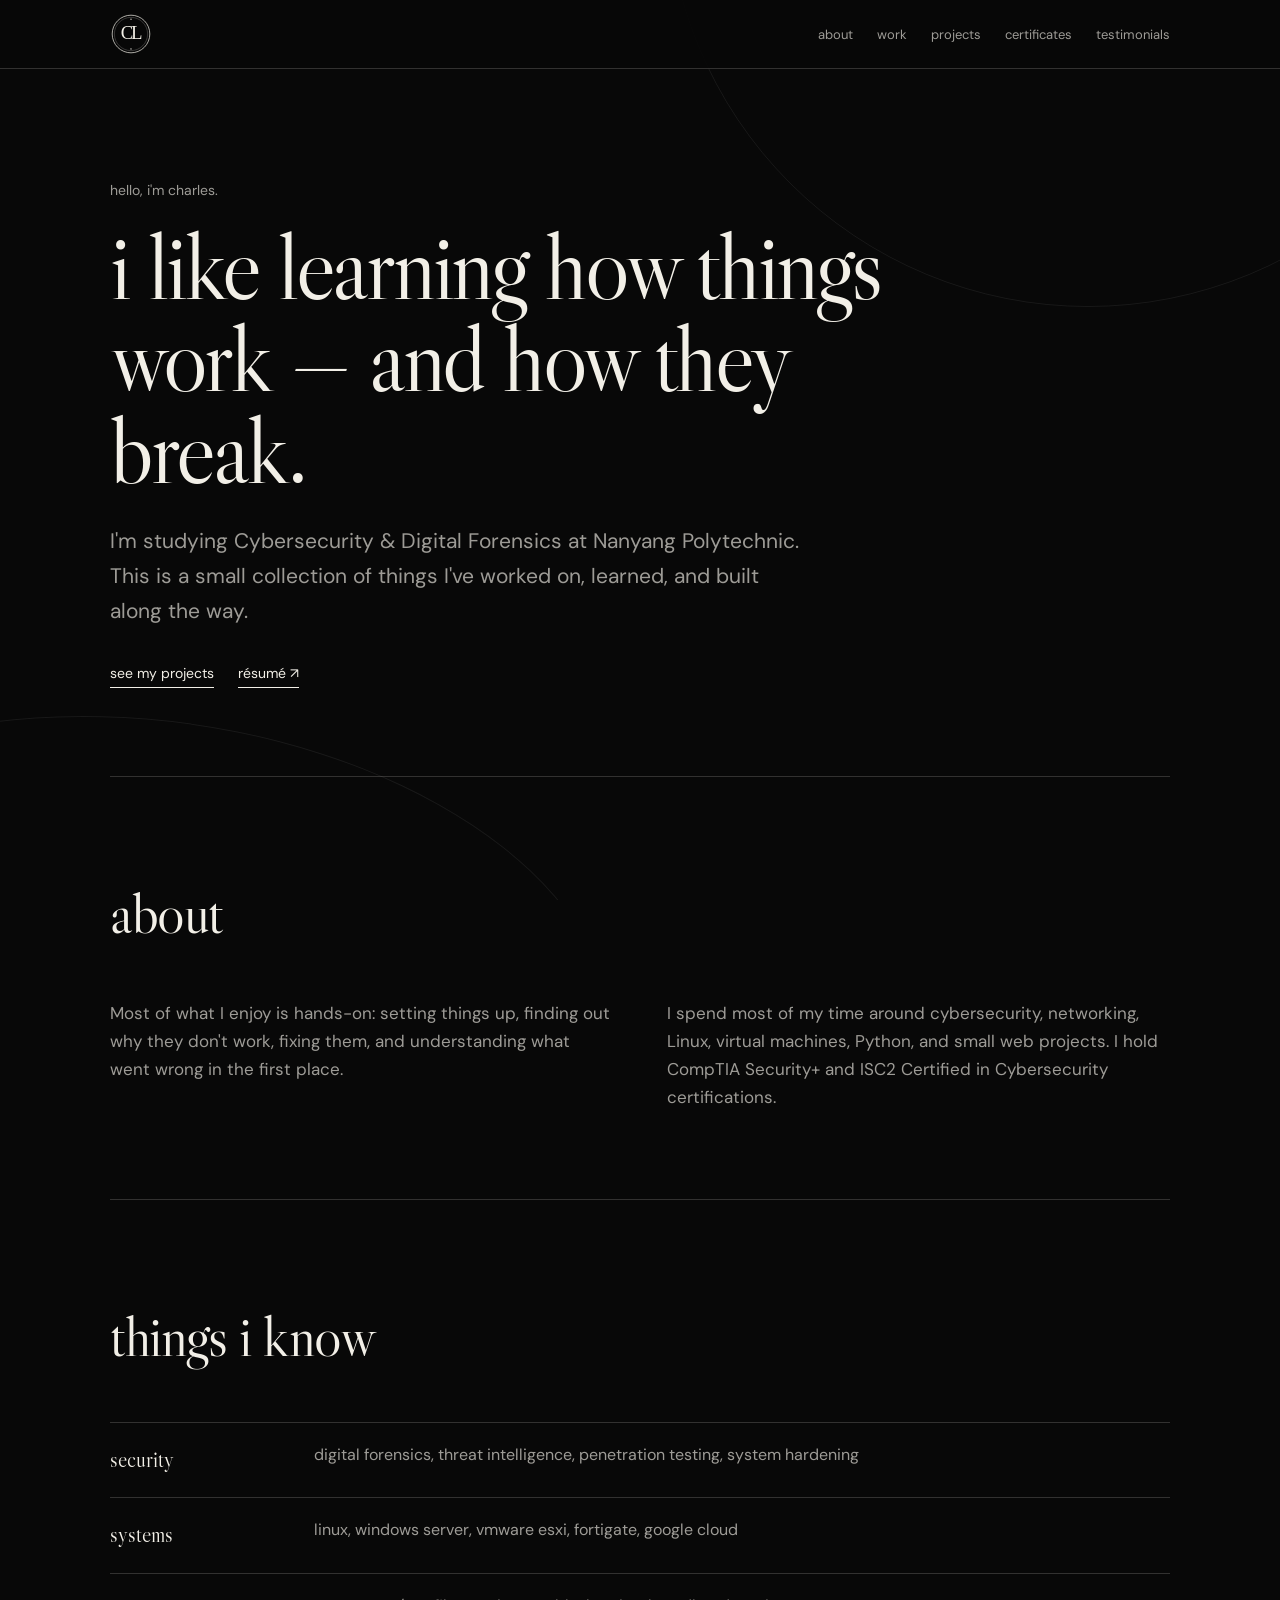
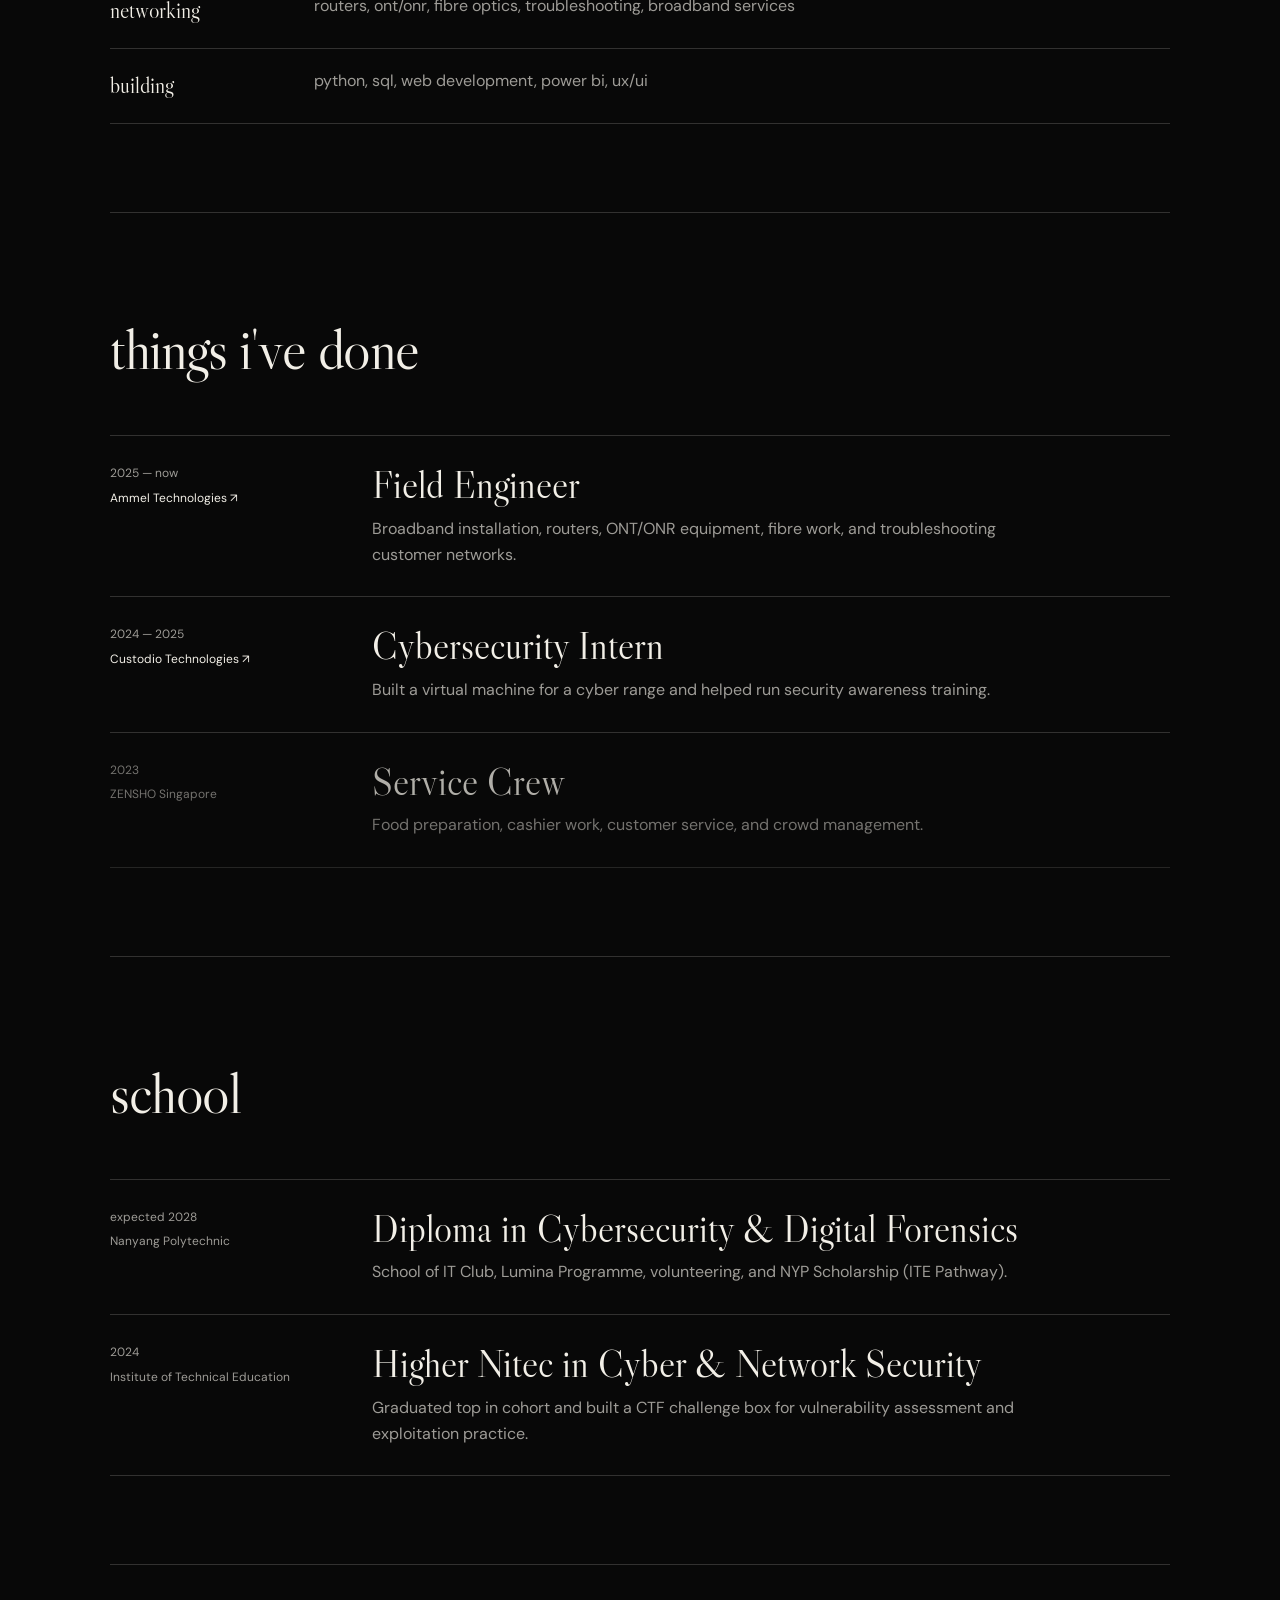
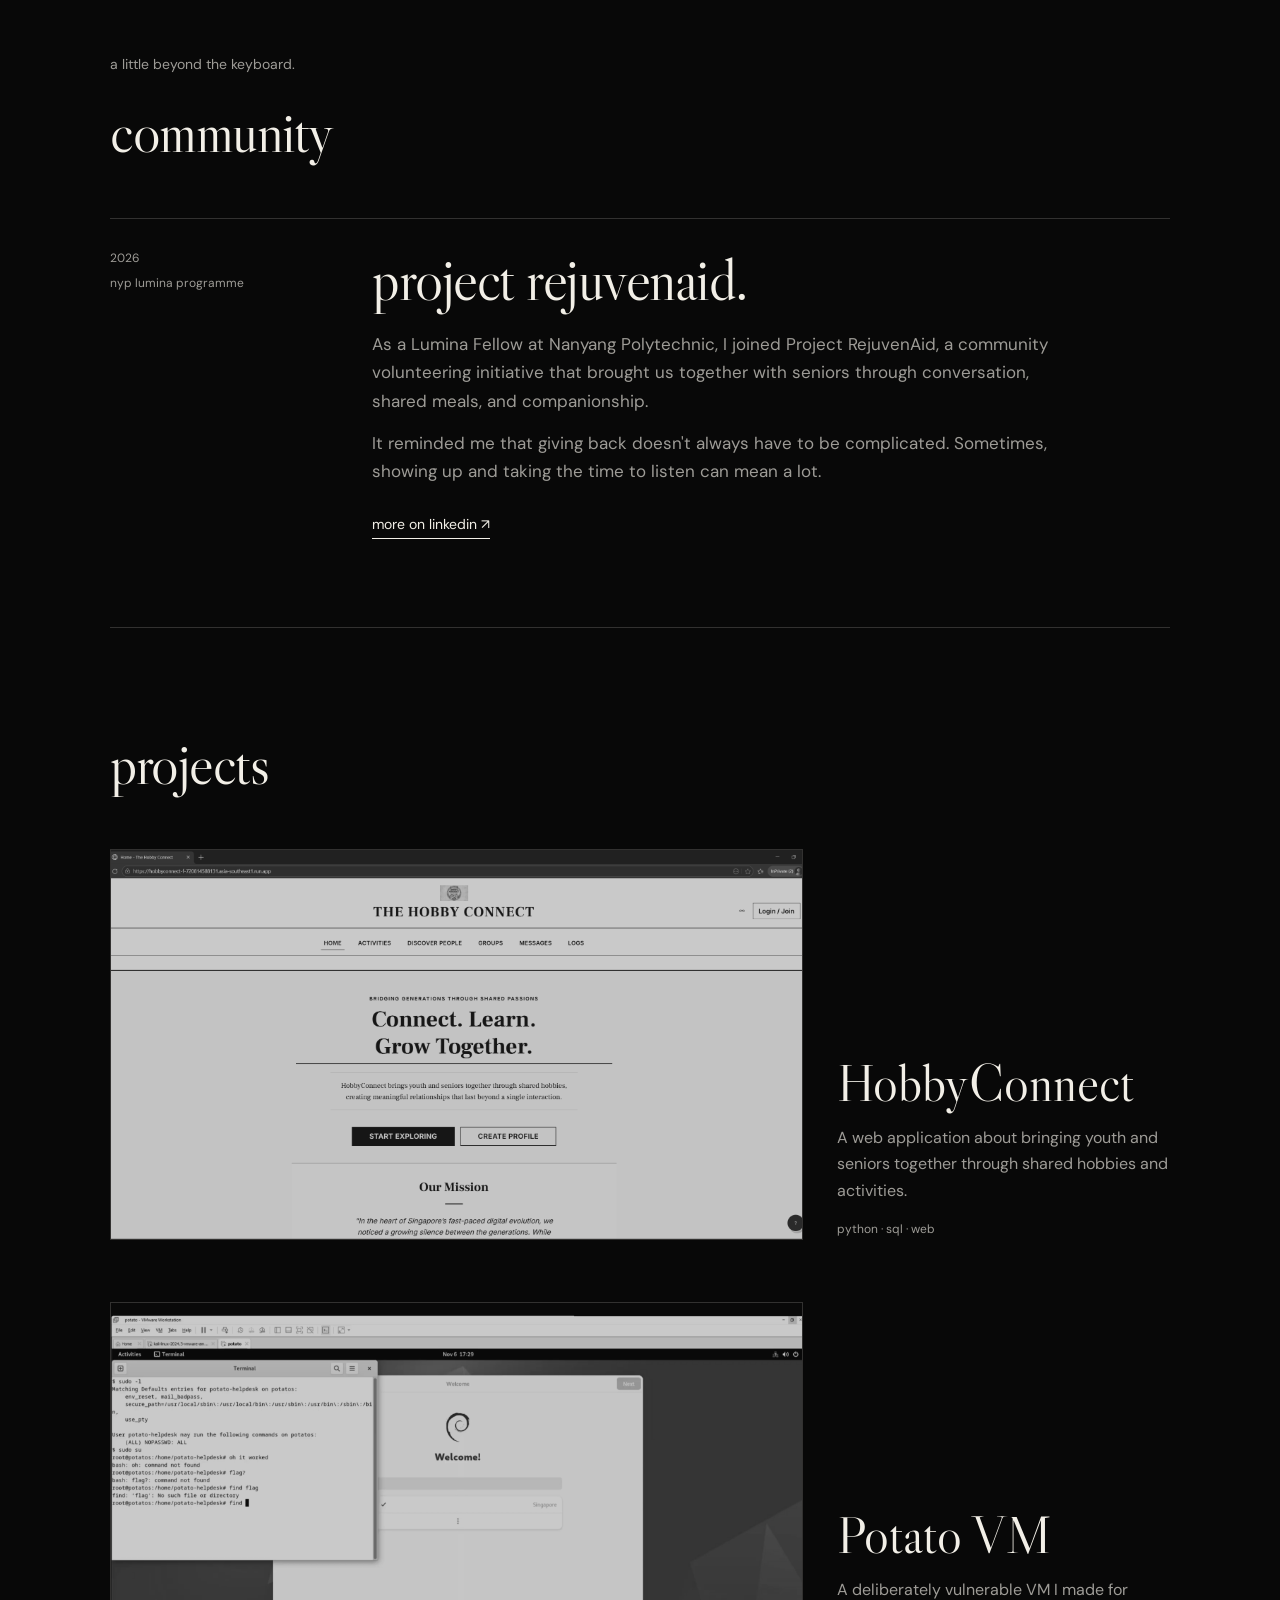
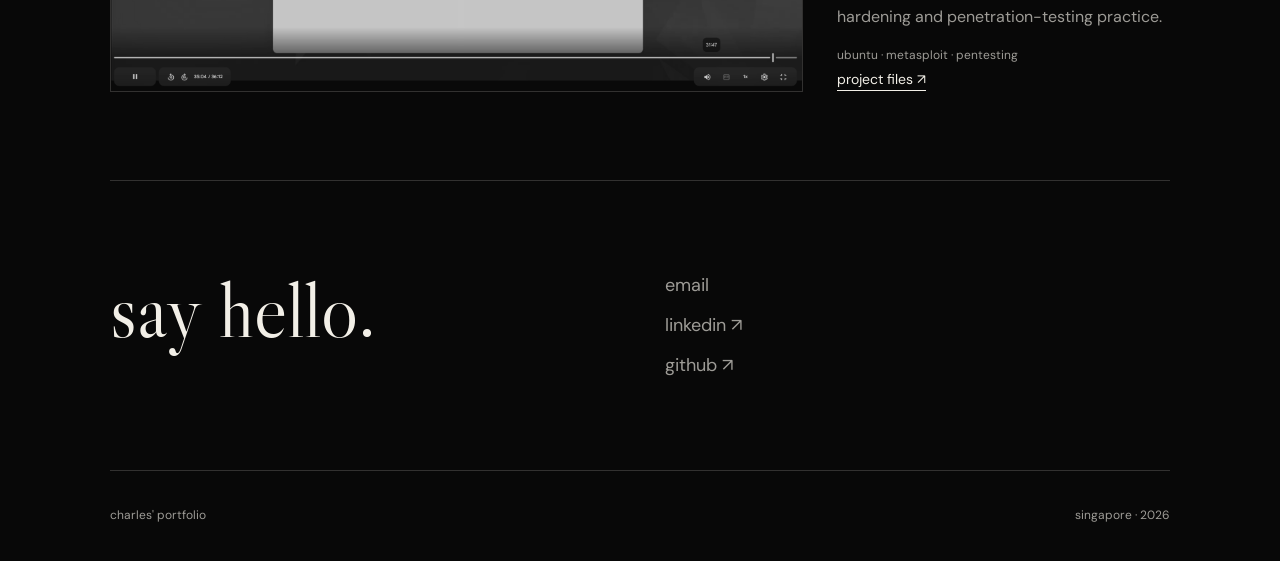
==== commit 0469f2cf: "Fix mobile certificate layout and page transitions" ====
--- a/index.html
+++ b/index.html
@@ -112,6 +112,34 @@
       </div>
     </section>
 
+    <!-- Community involvement: Lumina / Project RejuvenAid -->
+    <section id="community" class="section-shell section-block reveal" aria-labelledby="community-title">
+      <p class="hello community-eyebrow">a little beyond the keyboard.</p>
+      <h2 id="community-title">community</h2>
+      <article class="community-feature">
+        <div class="community-meta">
+          <span>2026</span>
+          <span>nyp lumina programme</span>
+        </div>
+        <div class="community-story">
+          <h3>project rejuvenaid.</h3>
+          <p>
+            As a Lumina Fellow at Nanyang Polytechnic, I joined Project RejuvenAid,
+            a community volunteering initiative that brought us together with seniors
+            through conversation, shared meals, and companionship.
+          </p>
+          <p>
+            It reminded me that giving back doesn't always have to be complicated.
+            Sometimes, showing up and taking the time to listen can mean a lot.
+          </p>
+          <a class="simple-link" href="https://www.linkedin.com/in/lim-charles-b4199926b/"
+             target="_blank" rel="noopener noreferrer" aria-label="Visit my LinkedIn profile to see my community updates">
+            more on linkedin ↗
+          </a>
+        </div>
+      </article>
+    </section>
+
     <section id="projects" class="section-shell section-block reveal">
       <h2>projects</h2>
       <div class="project-list">
--- a/style.css
+++ b/style.css
@@ -164,7 +164,7 @@
    CERTIFICATES PAGE
 -------------------------------- */
 
-/* DRAFT certificates layout — additions to the current V4 stylesheet */
+/* Certificates: consistent editorial presentation across devices */
 .page-intro {padding-block:105px 65px}
 .page-intro h1 {font-size:clamp(68px,9vw,114px)}
 .category-menu {display:flex;flex-wrap:wrap;gap:14px 30px;padding:25px 0 27px;border-bottom:1px solid var(--line)}
@@ -178,8 +178,8 @@
 .cert-kicker {font-size:12px;color:var(--muted);margin-bottom:10px}
 .cert-item h3 {font:400 clamp(27px,3.6vw,39px)/1.1 var(--serif);max-width:665px}
 .cert-item p.desc {color:var(--muted);margin:14px 0 16px;max-width:610px;font-size:15px}
-.cert-thumb {height:132px; width:190px;border:1px solid var(--line);display:block;object-fit:contain;background:#171717;padding:5px;filter:grayscale(1);opacity:.78;transition:filter .2s,opacity .2s}
-.cert-thumb:hover{filter:grayscale(.1);opacity:1}
+.cert-thumb {height:132px; width:190px;border:1px solid var(--line);display:block;object-fit:contain;background:#171717;padding:5px;filter:none;opacity:1;transition:none}
+.cert-thumb:hover{filter:none;opacity:1}
 .cert-item .simple-link {display:inline-block}
 .edusave-group{border-top:1px solid var(--line);margin-top:24px}
 .edusave-item {display:grid;grid-template-columns:64px minmax(0,1fr) auto;gap:16px;align-items:center;padding:17px 0;border-bottom:1px solid var(--line)}
@@ -188,11 +188,110 @@
 .edusave-item p {font-size:13px;color:var(--muted);margin-top:2px}
 .edusave-item a {font-size:13px;text-decoration:none;border-bottom:1px solid var(--line)}
 .edusave-item a:hover {border-color:var(--white)}
-@media(max-width:780px){.cert-item{grid-template-columns:26px minmax(0,1fr);gap:12px}.cert-thumb{grid-column:2;width:min(100%,260px);height:145px}.edusave-item{grid-template-columns:48px 1fr}.edusave-item a{grid-column:2;width:max-content}.page-intro{padding-block:70px 50px}}
-
-/* Certificate PDF previews remain grayscale to match the site palette. */
+@media (max-width: 780px) {
+  .cert-item {
+    grid-template-columns: 26px minmax(0, 1fr);
+    gap: 14px 12px;
+  }
+  /* The image's LINK is the grid child, not the img element. */
+  .cert-item > .cert-preview-link {
+    grid-column: 2;
+    grid-row: auto;
+    display: block;
+    width: min(100%, 440px);
+    min-width: 0;
+    justify-self: start;
+  }
+  .cert-thumb {
+    display: block;
+    width: 100%;
+    height: clamp(195px, 60vw, 270px);
+    object-fit: contain;
+    padding: 10px;
+    background: #121212;
+  }
+  .edusave-item { grid-template-columns: 48px minmax(0, 1fr); }
+  .edusave-item a { grid-column: 2; width: max-content; max-width: 100%; }
+  .page-intro { padding-block: 70px 50px; }
+}
+@media (max-width: 480px) {
+  .page-intro h1 { font-size: clamp(52px, 14vw, 68px); }
+  .cert-item { padding-block: 30px 38px; }
+  .cert-item > .cert-preview-link { grid-column: 1 / -1; width: 100%; }
+  .cert-thumb { height: clamp(205px, 64vw, 285px); }
+}
+
+
+/* Certificate previews show the original colours and brightness at all times. */
 
 /* Keyboard focus styling and in-page navigation */
 .cert-category:target { scroll-margin-top: 85px; }
 .cert-item a:focus-visible, .category-menu a:focus-visible, .edusave-item a:focus-visible { outline:2px solid var(--white); outline-offset:4px; }
 @media(prefers-reduced-motion:reduce){.cert-thumb{transition:none}}
+
+
+/* --------------------------------
+   COMMUNITY / LUMINA
+   Editorial layout matching the other sections.
+-------------------------------- */
+.community-eyebrow { margin-bottom: 8px; }
+.community-feature {
+  display: grid;
+  grid-template-columns: 220px minmax(0, 1fr);
+  gap: 42px;
+  padding-top: 30px;
+  border-top: 1px solid var(--line);
+}
+.community-meta {
+  display: flex;
+  flex-direction: column;
+  gap: 5px;
+  color: var(--muted);
+  font-size: 12px;
+  text-transform: lowercase;
+}
+.community-story h3 {
+  margin-bottom: 20px;
+  font-family: var(--serif);
+  font-size: clamp(38px, 5vw, 59px);
+  font-weight: 400;
+  line-height: 1.04;
+  letter-spacing: -0.025em;
+}
+.community-story p {
+  max-width: 680px;
+  margin-bottom: 14px;
+  color: var(--muted);
+  font-size: 17px;
+}
+.community-story .simple-link {
+  display: inline-block;
+  margin-top: 14px;
+}
+@media (max-width: 780px) {
+  .community-feature { grid-template-columns: 1fr; gap: 18px; }
+  .community-meta { flex-direction: row; flex-wrap: wrap; gap: 8px 18px; }
+  .community-story p { font-size: 16px; }
+}
+
+/* Certificate thumbnail link occupies the intended grid track. */
+@media (min-width: 781px) {
+  .cert-item > .cert-preview-link {
+    grid-column: 3;
+    width: 190px;
+    min-width: 0;
+  }
+}
+
+/* Cross-document transitions: same gentle fade for every internal page. */
+@view-transition { navigation: auto; }
+@keyframes page-fade-out { from { opacity: 1; } to { opacity: 0; } }
+@keyframes page-fade-in { from { opacity: 0; } to { opacity: 1; } }
+::view-transition-old(root) { animation: 150ms ease-in both page-fade-out; }
+::view-transition-new(root) { animation: 230ms ease-out both page-fade-in; }
+
+/* Navigation has an opaque background on phones so text won't show through. */
+@media (max-width: 780px) { .site-header { background: var(--black); } }
+@media (prefers-reduced-motion: reduce) {
+  ::view-transition-old(root), ::view-transition-new(root) { animation: none !important; }
+}
